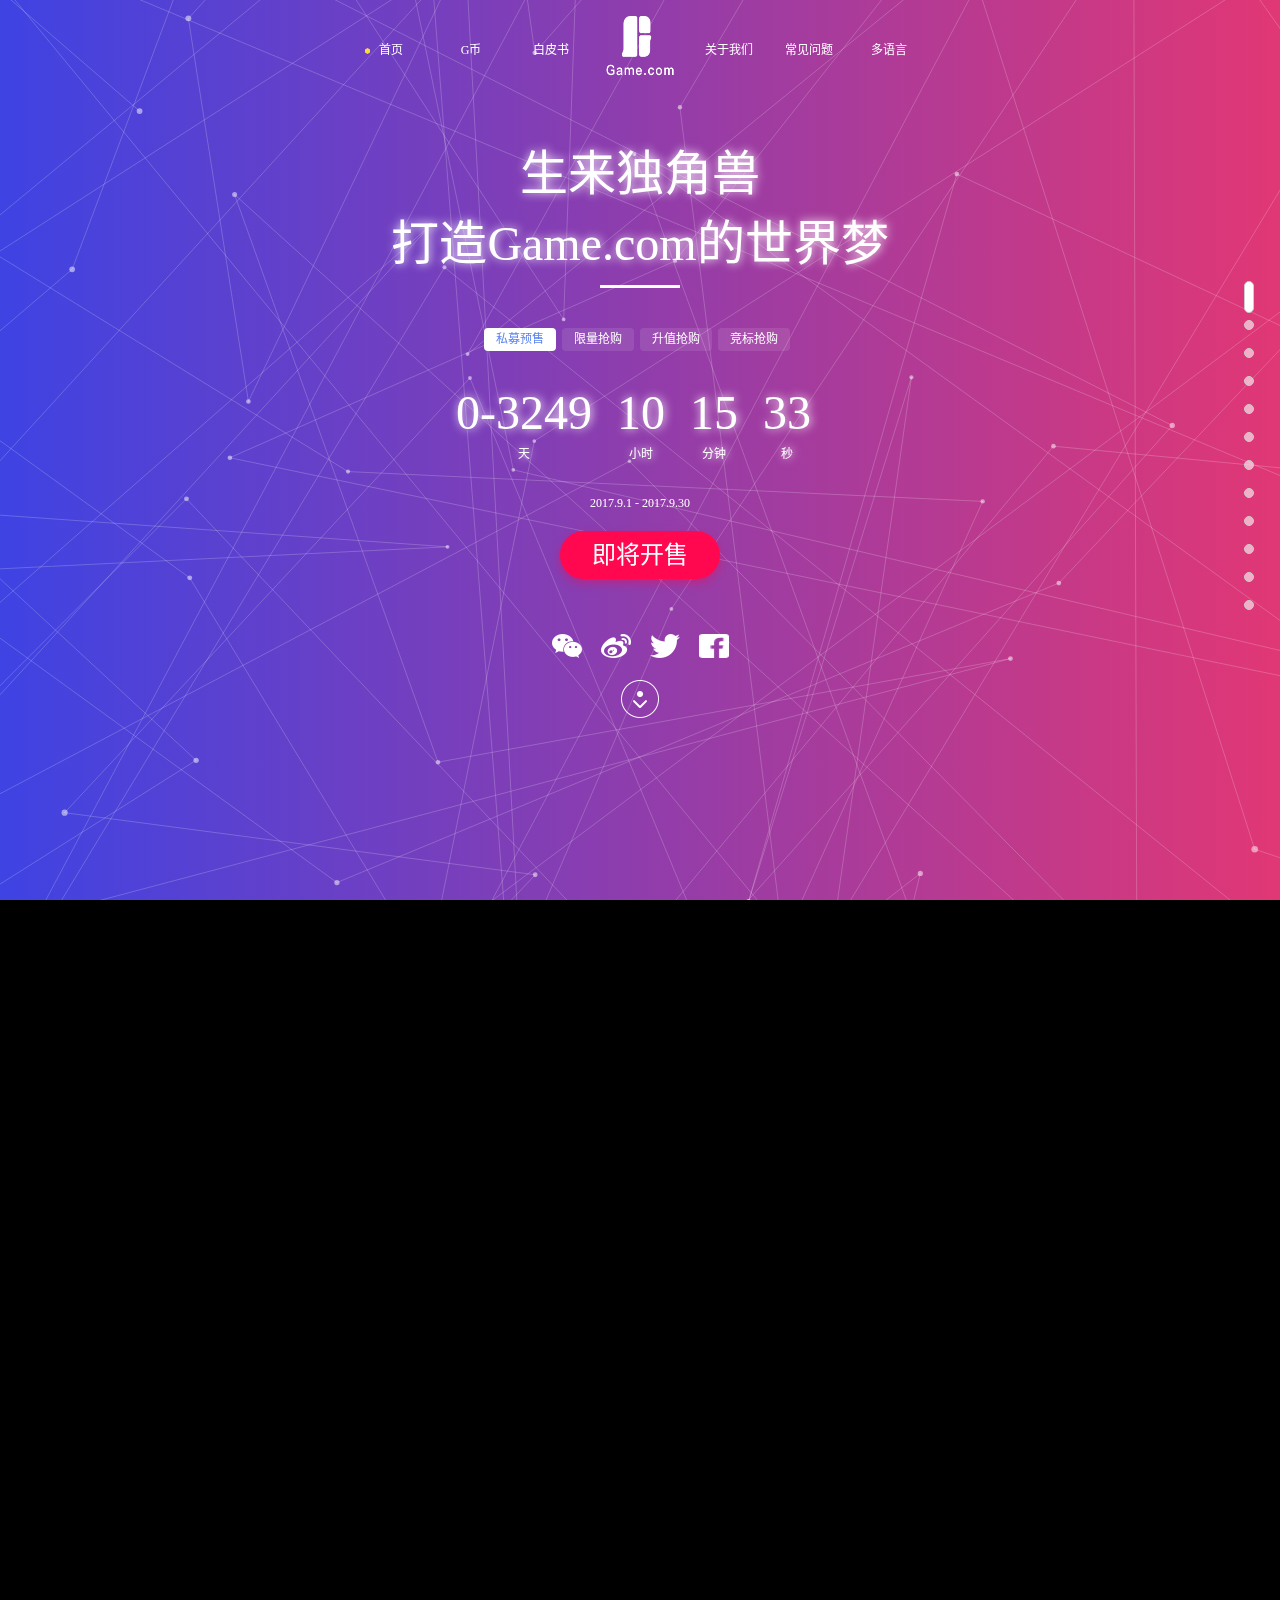
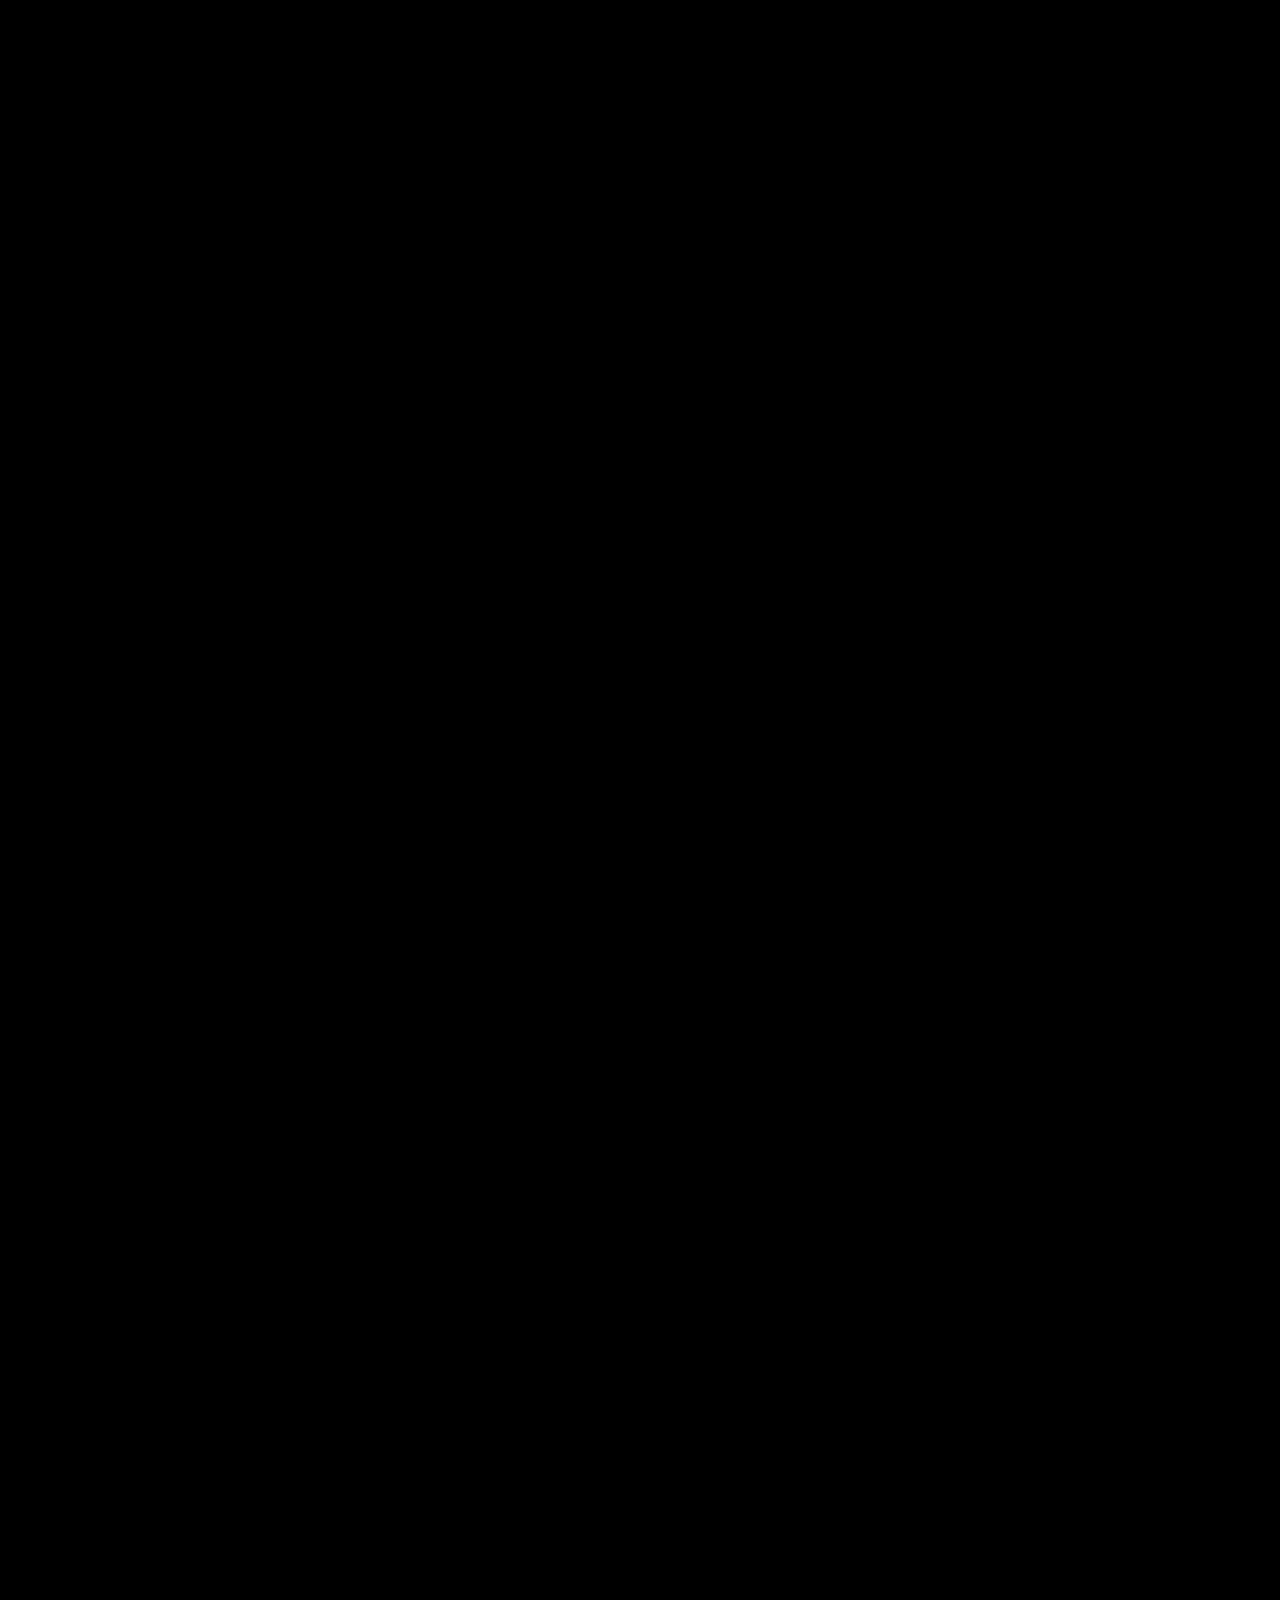
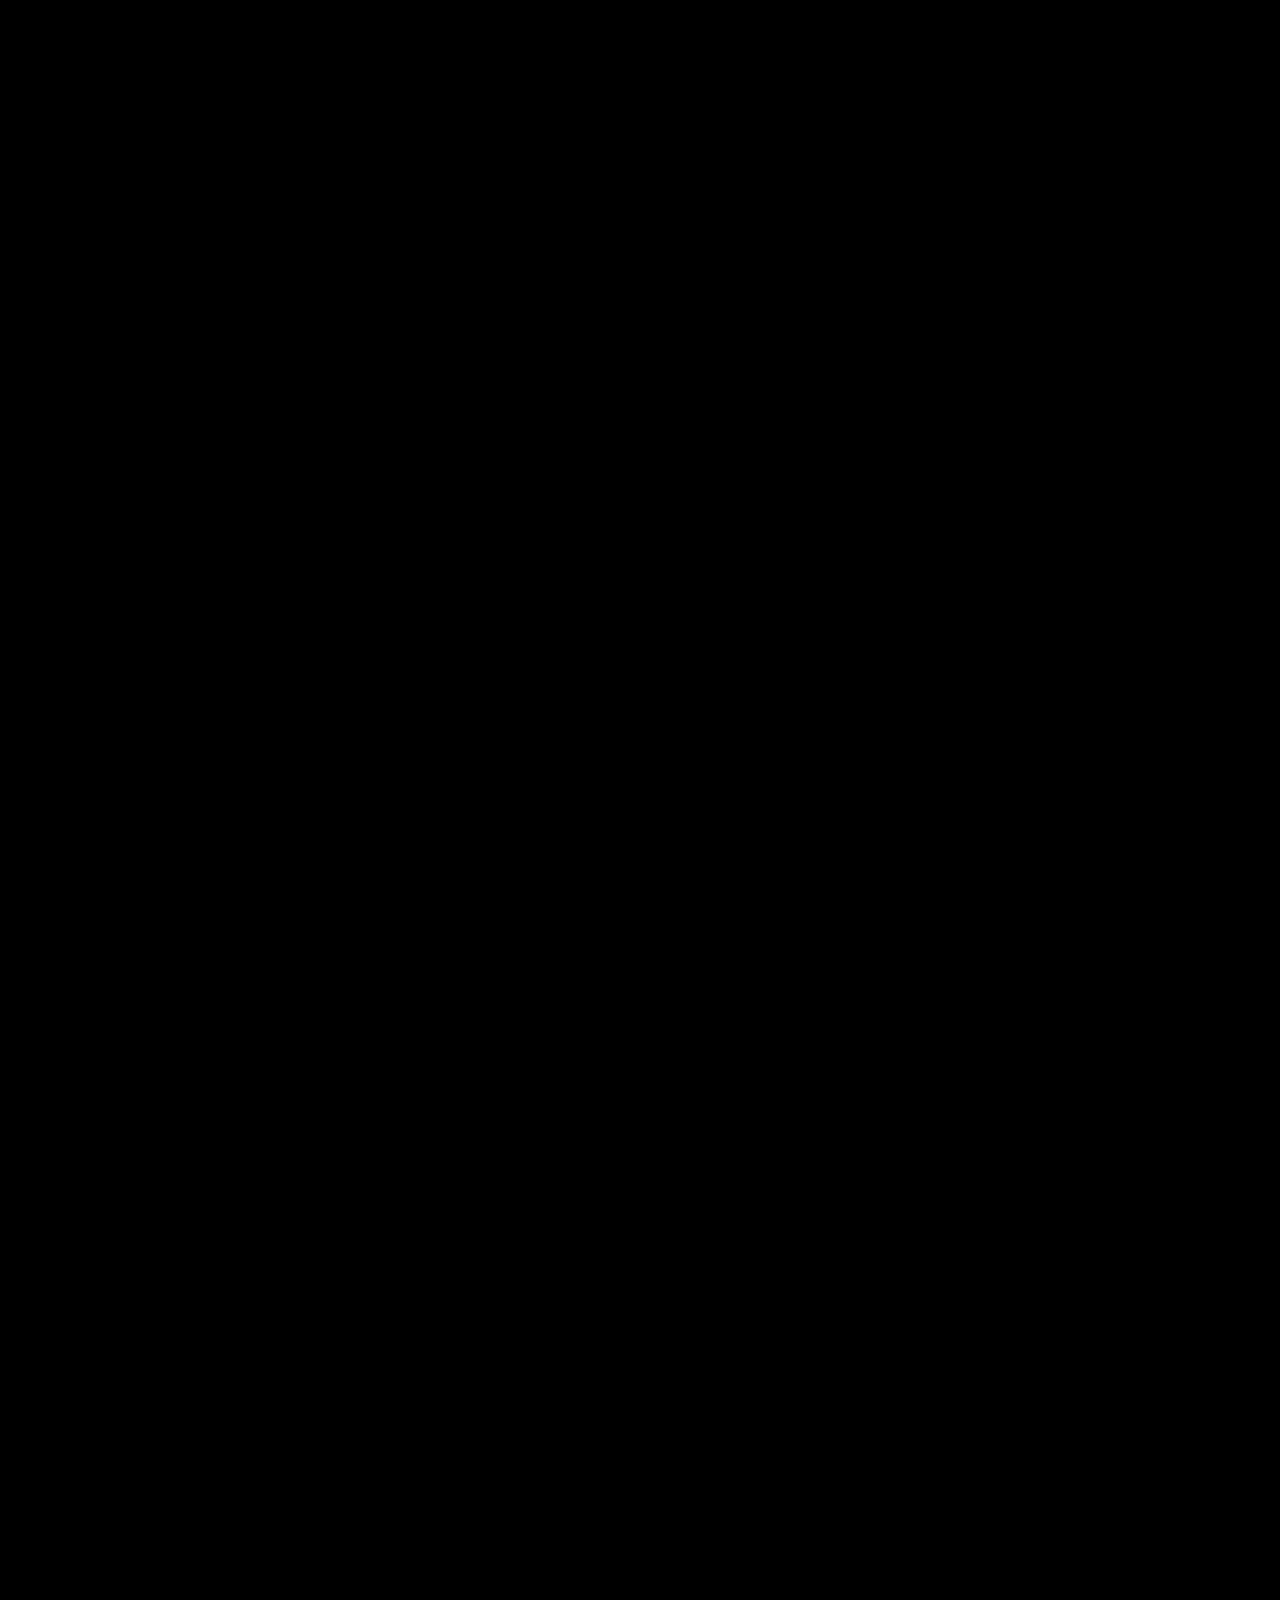
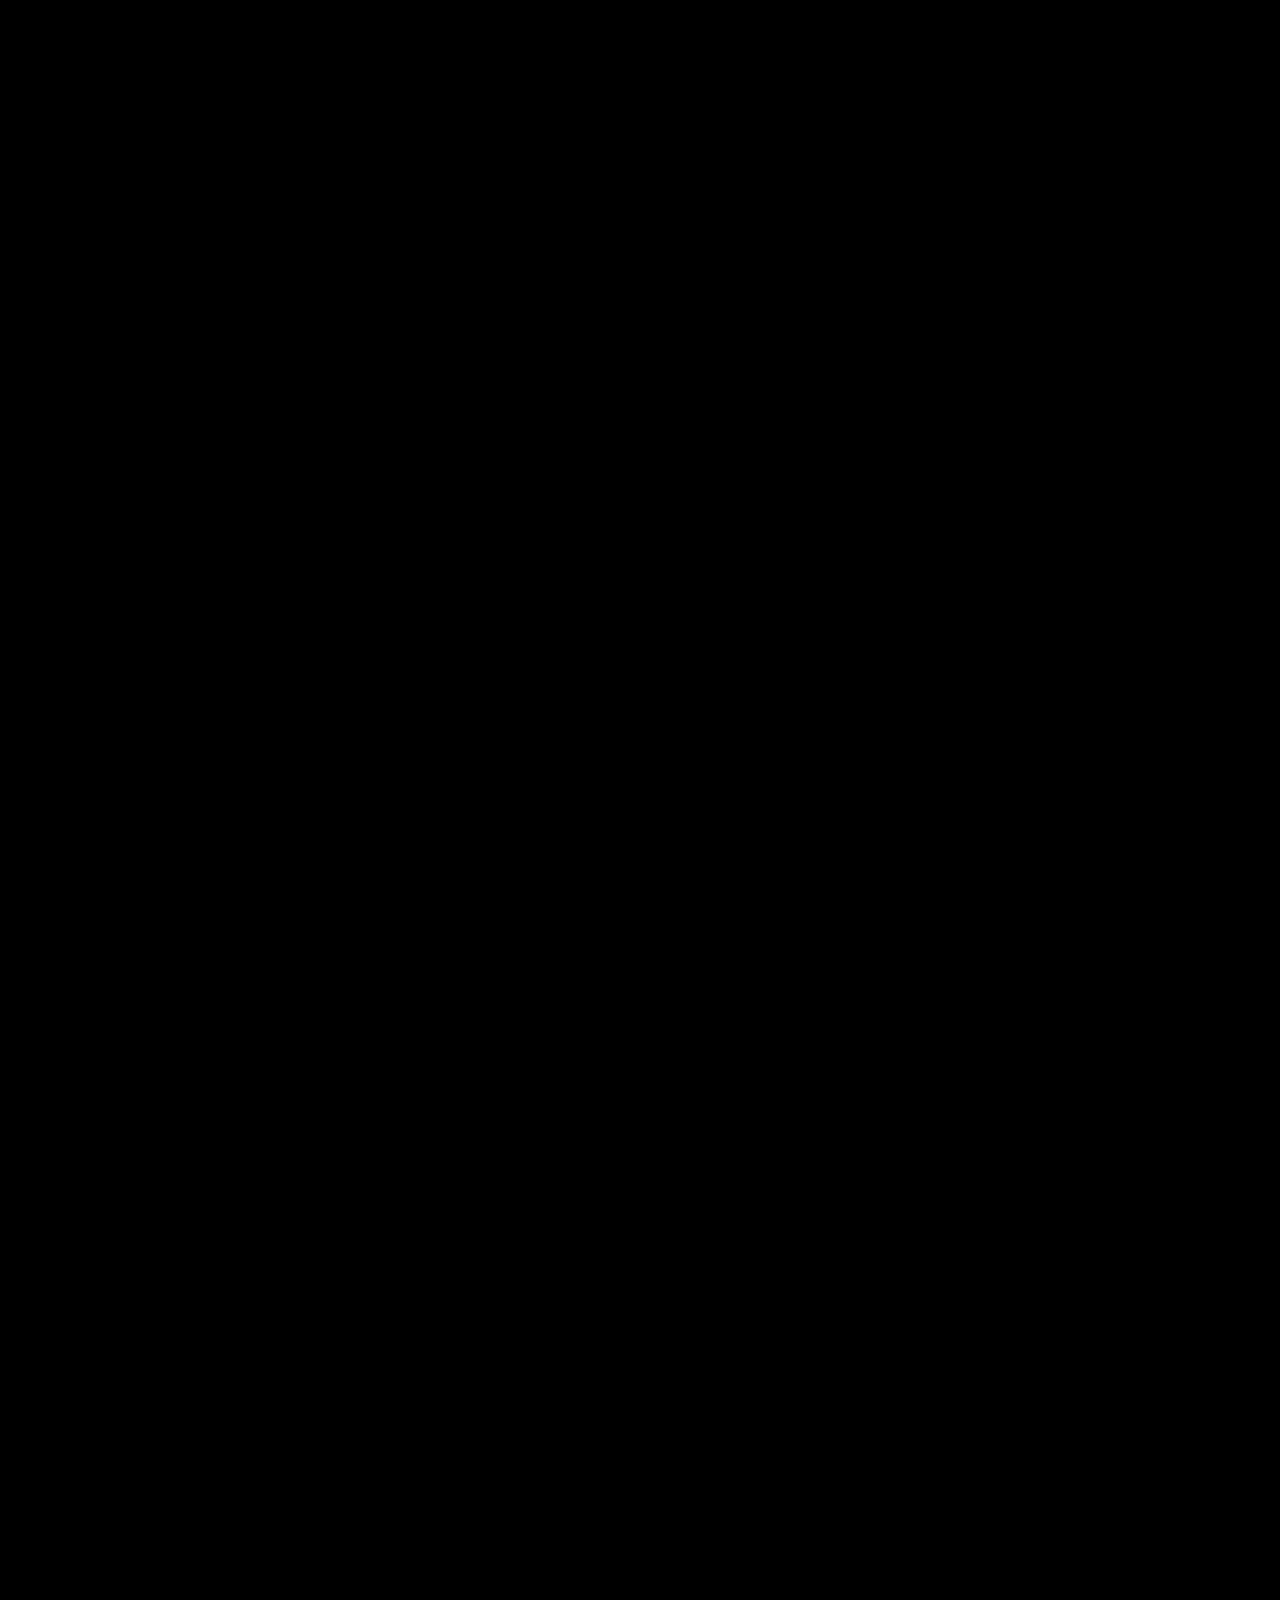
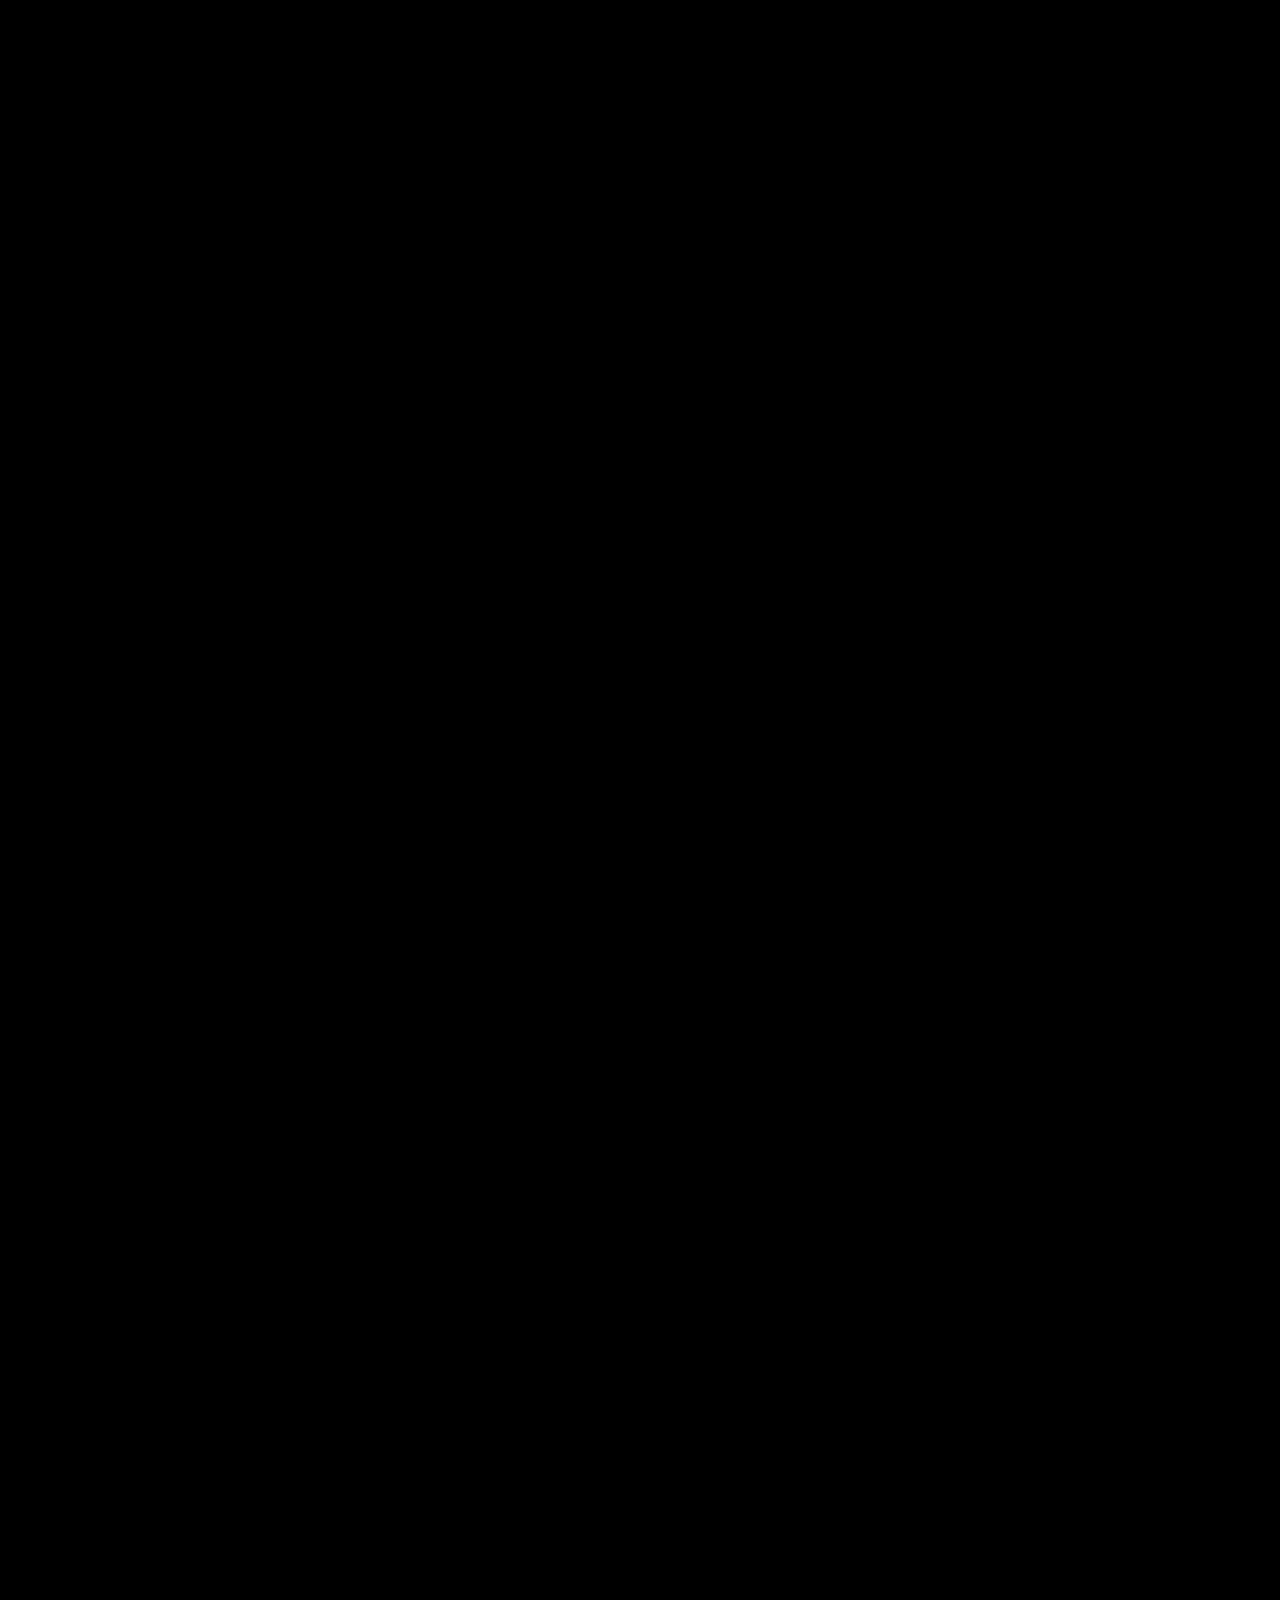
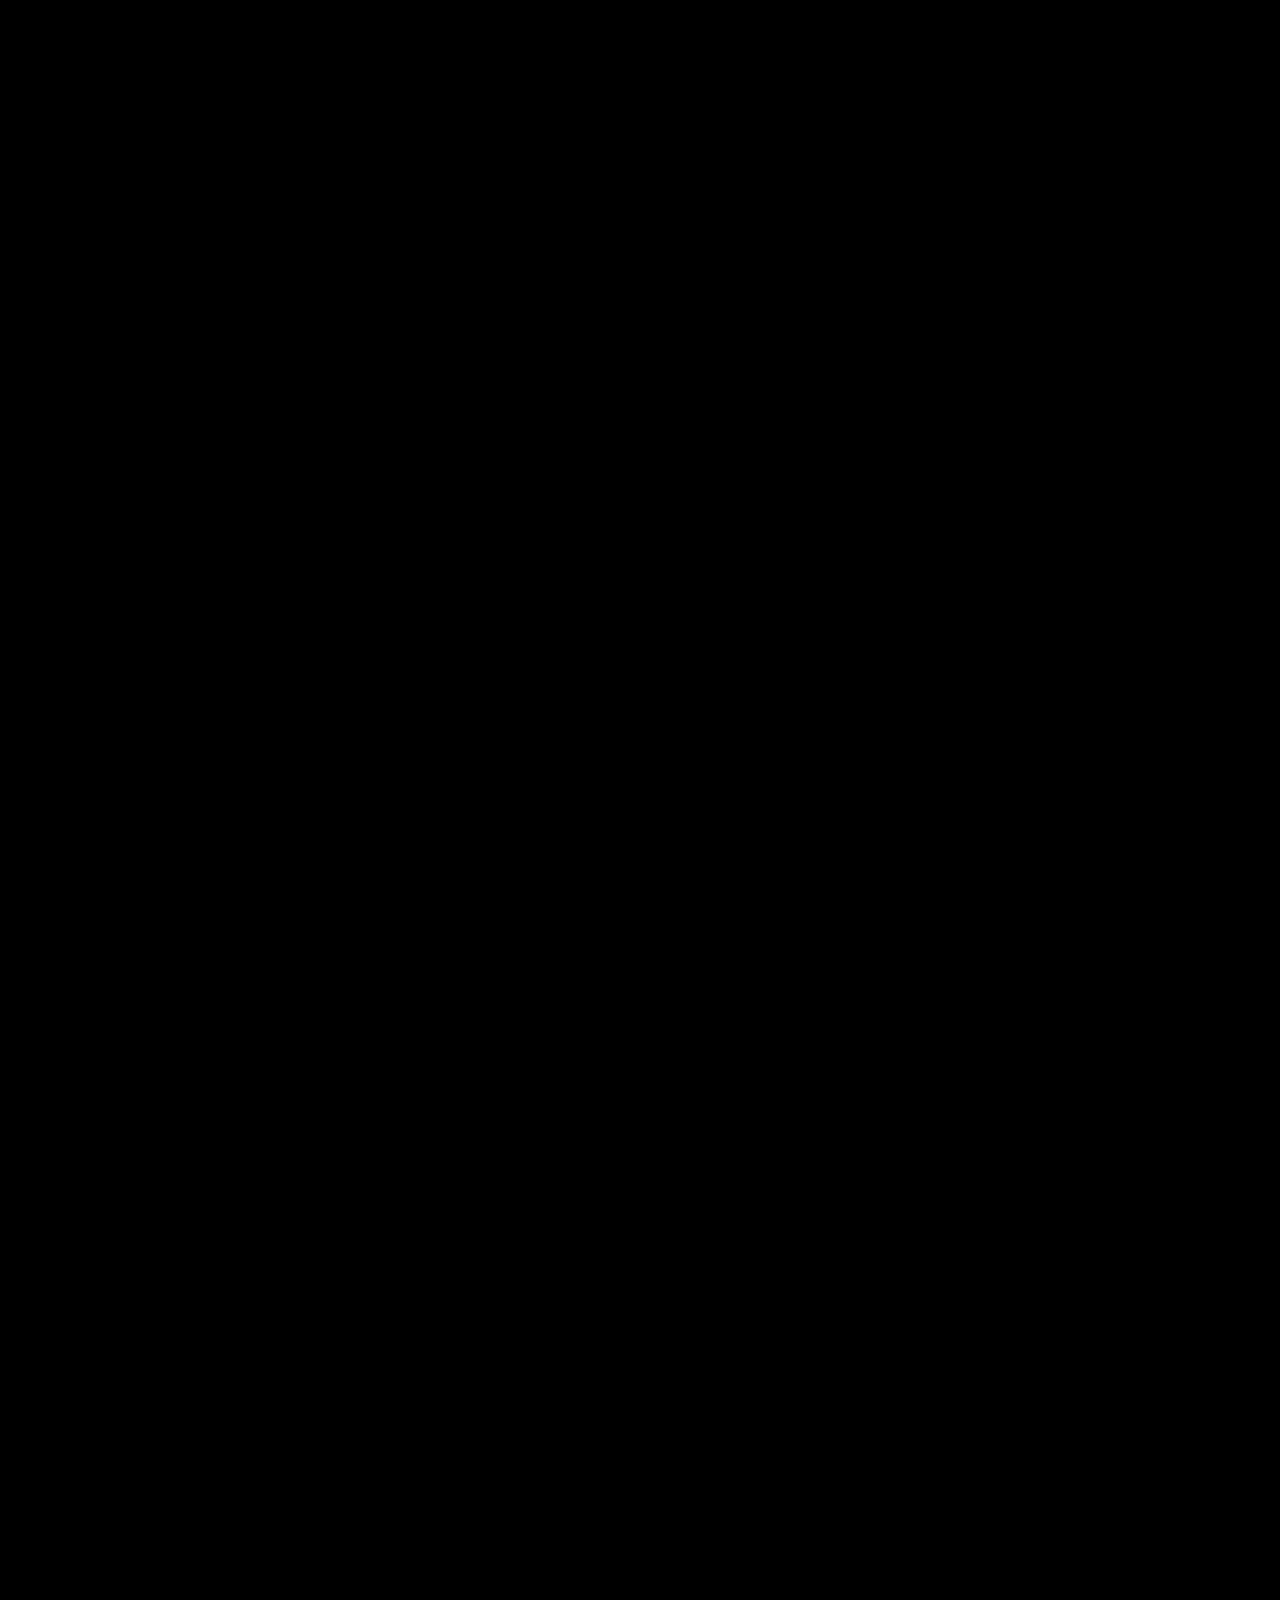
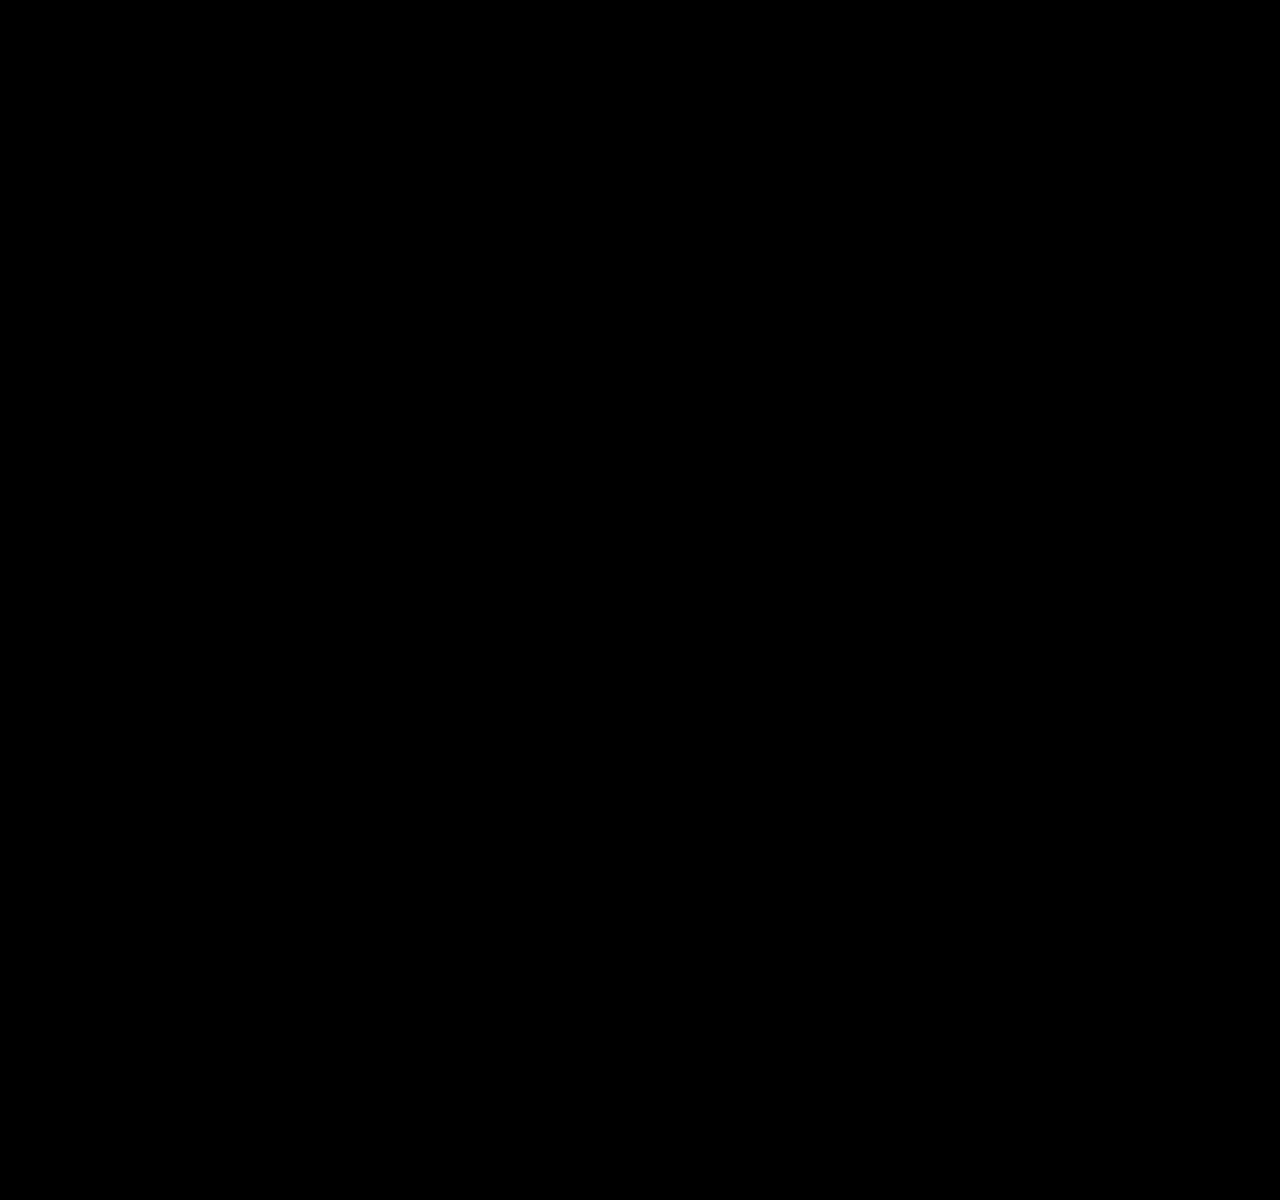
==== index.html @ 1b432ca7 "提交" ====
<!DOCTYPE html><html lang="zh-CN"><head>    <meta charset="utf-8">    <title>Game.com</title>    <link rel="shortcut icon" href=" ./img/bitbug_favicon.ico" />    <link rel="stylesheet" href="lib/jquery.fullPage.css">    <link rel="stylesheet" href="css/index.css">    <link rel="stylesheet" href="css/edit.css">    <link rel="stylesheet" href="lib/eff/css/canvasEff.css"></head><body style="font-family: 'PingFang SC'"><!--第一屏--><div class="section section1 canvas-wrap" id="section0">    <div class="canvas-content w">        <ul class="clearfix nav1">            <li><a href="#">首页</a></li>            <li><a href="#page3">G币</a></li>            <li><a href="#page8">白皮书</a></li>            <li class="logo">                <a href="#" class="clearfix">                    <img src="img/index_img/logo.png" height="60" width="68"/>                </a>            </li>            <li><a href="#page9">关于我们</a></li>            <li><a href="#">常见问题</a></li>            <li><a href="#">多语言</a></li>        </ul>        <p class="a">            生来独角兽<br>打造Game.com的世界梦            <span class="line"></span>        </p>        <div class="buy a">            <ul class="clearfix a">                <li class="buy1 active" data-type="1">私募预售</li>                <li class="buy2" data-type="2">限量抢购</li>                <li class="buy3" data-type="3">升值抢购</li>                <li class="buy4" data-type="4">竞标抢购</li>            </ul>        </div>        <div class="time" style="font-family: 'Gill Sans'">            <ul class="clearfix mmm">                <li>                    <p class="day t"></p>                    <p class="text">天</p>                </li>                <li>                    <p class="hour t"></p>                    <p class="text">小时</p>                </li>                <li>                    <p class="min t"></p>                    <p class="text">分钟</p>                </li>                <li>                    <p class="sec t"></p>                    <p class="text">秒</p>                </li>            </ul>        </div>        <div class="dur mmm">2017.9.1 - 2017.9.30</div>        <div class="buyBtn">即将开售</div>        <div class="share">            <a href="#"><img src="img/index_img/weixin.png" height="24" width="30"/></a>            <a href="#"><img src="img/index_img/weibo.png" height="24" width="30"/></a>            <a href="#"><img src="img/index_img/twitter.png" height="24" width="30"/></a>            <a href="#"><img src="img/index_img/facebook.png" height="24" width="30"/></a>        </div>        <div class="next">            <a href="#page2">                <img src="img/index_img/next.png" height="38" width="38"/>            </a>        </div>    </div>    <div id="canvas" class="gradient"></div></div><!--第二屏--><div class="section section2" id="section1">    <div class="w">        <div class="p2-t">            <p class="url" style="font-family: 'Gill Sans'">Game.com</p>            <p class="info">打造全球游戏行业的 <br>                基础服务</p>        </div>        <div class="round">            <div class="quanB">                <img class="qB" src="img/index_img/quanB.png" height="478" width="478"/>                <a class="clearfix r6" href="#"><img src="img/index_img/p3/center.png" height="170"                                                     width="170"/></a>                <div class="quanS"><img class="qS" src="img/index_img/quanS.png" height="158" width="159"/>                </div>            </div>            <a class="clearfix r1" href="#page3">                <img src="img/index_img/p3/game.png" height="113" width="164"/>                <p>                    Game.com全球唯一ID <br>                    IM连接全球游戏玩家                </p>            </a>            <a class="clearfix r2" href="#page3">                <img src="img/index_img/p3/cloud.png" height="112" width="149"/>                <p>                    虚拟币交易平台                </p>            </a>            <a class="clearfix r3" href="#page3">                <img src="img/index_img/p3/trade.png" height="99" width="98"/>                <p>                    G资本投资                </p>            </a>            <a class="clearfix r4" href="#page3">                <img src="img/index_img/p3/wallet.png" height="103" width="124"/>                <p>                    Game.com钱包                </p>            </a>            <a class="clearfix r5" href="#page3">                <img src="img/index_img/p3/platform.png" height="127" width="115"/>                <p>                    游戏ICO发行平台                </p>            </a>        </div>    </div>    <div class="next">        <a href="#page3">            <img src="img/index_img/next.png" height="38" width="38"/>        </a>    </div></div><!--第三屏--><div class="section section3" id="section2">    <div class="w clearfix">        <!--1-->        <div class="detail dt-wallet">            <div class="logo">                <img src="img/index_img/logo2/wallet.png" height="273" width="333"/>            </div>            <div class="url">                wallet.game.com                <div class="line"></div>            </div>            <div class="title">                ICO钱包            </div>            <div class="info">                打造全球游戏玩家智能数字化资产钱包，实现数字                <br>                资产管理，为未来Game.com 孵化或ico的更多币                <br>                提供钱包支持            </div>        </div>        <!--2-->        <div class="detail dt-ico des">            <div class="logo">                <img src="img/index_img/logo2/ico.png" height="328" width="294"/>            </div>            <div class="url" style="color: #64EEBE">                ico.game.com                <div class="line" style="background-color: #64EEBE"></div>            </div>            <div class="title">                游戏ICO平台            </div>            <div class="info">                由Game.com牵头G资本天使轮孵化的基于游戏链 <br>                而生的游戏行业的相关区块链项目，所有项目的 <br>                ICO仅接受G币，初期策略接受比特币等虚拟货币 <br>                和G币并存，但G币有8-9折优惠特权            </div>        </div>        <!--3-->        <div class="detail dt-im des">            <div class="logo">                <img src="img/index_img/logo2/im.png" height="242" width="350"/>            </div>            <div class="url" style="color: #E95344">                im.game.com                <div class="line" style="background-color: #E95344"></div>            </div>            <div class="title">                基于游戏链            </div>            <div class="info">                Game.com IM 乐乐 - 游戏连接你我。发出BP，打 <br>                造全球最大游戏IM，用Game.com全球唯一i <br>                d统一全球游戏玩家。连接全球Game Connect，成为 <br>                h5手游的最大分发中心。该项目由G资本领投，并 <br>                在游戏链的ICO平台上进行ICO，发行Game币同 <br>                步在游戏链的交易平台实现同步可交易。            </div>        </div>        <!--4-->        <div class="detail dt-vc des">            <div class="logo">                <img src="img/index_img/logo2/vc.png" height="210" width="210"/>            </div>            <div class="url" style="color: #F7BC3D">                vc.game.com                <div class="line" style="background-color: #F7BC3D"></div>            </div>            <div class="title">                投资布局            </div>            <div class="info">                G资本投资游戏专项投资基金：投资游戏行业的相 <br>                关项目和游戏，为Game.com游戏链持续不断的增 <br>                加价值。            </div>        </div>        <!--5-->        <div class="detail dt-trade des">            <div class="logo">                <img src="img/index_img/logo2/trade.png" height="239" width="320"/>            </div>            <div class="url" style="color: #691BD6">                trade.game.com                <div class="line" style="background-color: #691BD6"></div>            </div>            <div class="title">                交易平台            </div>            <div class="info">                打造全球游戏数字化资产的交易平台，当然也支持 <br>                比特币等主旋律虚拟货币，支持自身G币的交易， <br>                以及为未来Game.com 孵化或ico的更多币提供交 <br>                易支持服务（此处孵化ico的项目币主推G币作为主 <br>                流虚拟货币进行交易）。与海内外各交易平台形成 <br>                共生共赢的关系基础。            </div>        </div>        <div class="list clearfix">            <div class="wallet des" id="icon_wallet">                <img src="img/index_img/logo3/wallet.png" height="43" width="49"/>            </div>            <div class="ic" id="icon_ico">                <img src="img/index_img/logo3/ico.png" height="45" width="40"/></div>            <div class="im" id="icon_im">                <img src="img/index_img/logo3/im.png" height="36" width="62"/>            </div>            <div class="vc" id="icon_vc">                <img src="img/index_img/logo3/vc.png" height="45" width="40"/>            </div>            <div class="trade" id="icon_trade">                <img src="img/index_img/logo3/trade.png" height="40" width="63"/>            </div>        </div>    </div>    <div class="next">        <a href="#page4">            <img src="img/index_img/next.png" height="38" width="38"/>        </a>    </div></div><!--第四屏--><div class="section section4" id="section3">    <div class="w clearfix">        <div class="title">            游戏行业的比特币        </div>        <div class="info1">            参与ico.game.com ICO项目所需的虚拟货币 参与trade.game.com 交易平台所需的虚拟货币        </div>        <div class="info2">            <img src="img/whitepage/yellowDot.png" height="42" width="42"/>G资本的力量 加入早鸟计划 ICO 赠送全球唯一game.com            ID<img src="img/whitepage/yellowDot.png" height="42" width="42"/>        </div>        <div class="coin">            <img src="img/whitepage/byteCoin.png" height="261"/>            <img class="b b1" src="img/whitepage/bling/b1.png" height="20" width="20"/>            <img class="b b2" src="img/whitepage/bling/b2.png" height="5" width="5"/>            <img class="b b3" src="img/whitepage/bling/b3.png" height="11" width="11"/>            <img class="b b4" src="img/whitepage/bling/b4.png" height="20" width="20"/>            <img class="b b5" src="img/whitepage/bling/b5.png" height="11" width="11"/>            <img class="b b6" src="img/whitepage/bling/b6.png" height="11" width="11"/>            <img class="b b7" src="img/whitepage/bling/b7.png" height="10" width="10"/>            <img class="b b8" src="img/whitepage/bling/b8.png" height="20" width="20"/>            <img class="b b9" src="img/whitepage/bling/b9.png" height="20" width="20"/>        </div>        <div class="info3">            BOUNS        </div>        <div class="info4">            所有在ico.game.com的ICO项目不但G币可以优惠折扣参与ICO G币交易手续费还有折扣 <br>            更按照全球5亿枚G币的总量比例赠送Game.com在ICO项目中获得的增币额度        </div>        <div class="next">            <a href="#page5">                <img src="img/index_img/next.png" height="38" width="38"/>            </a>        </div>    </div></div><!--第五屏--><div class="section section5" id="section4">    <div class="w clearfix">        <div class="title">            价格对比图        </div>        <div class="charts">            <div class="tc">                <img src="img/table/t1.png" height="389" width="40"/>                <img src="img/table/t2.png" height="299" width="40"/>                <img src="img/table/t3.png" height="189" width="40"/>                <img src="img/table/t4.png" height="104" width="40"/>                <img src="img/table/t5.png" height="59" width="40"/>                <img src="img/table/t6.png" height="69" width="40"/>                <img src="img/table/t7.png" height="104" width="40"/>                <img src="img/table/t8.png" height="204" width="40"/>                <img src="img/table/t9.png" height="299" width="40"/>                <img src="img/table/t10.png" height="389" width="40"/>            </div>        </div>        <div class="info">            ICO 参与者可将 BTC、ETH 发送至官方网站公告的智能合同或钱包位置来进行认购 <br>            使用 BTC 认购时，将会以当时 Bitfinex 的 ETH/BTC 现价，转换为对应的 ETH 数量来做认购        </div>        <div class="next">            <a href="#page6">                <img src="img/index_img/next.png" height="38" width="38"/>            </a>        </div>    </div></div><!--第六屏--><div class="section section6" id="section5">    <div class="w clearfix">        <div class="title">            平台路线发展图        </div>        <div class="info">            Game.com平台ICO发行的游戏项目，ICO募集的资金用于BD拓展全球知名游戏的合作，目标预期正式亮相之日即站在很高的起点连接1亿游戏用户        </div>        <div class="url" style="font-family: 'Gill Sans'">            Game.com        </div>        <div class="line">            <img src="img/index_img/line-g.png" height="4" width="140"/>        </div>    </div>    <div class="route f">        <div class="wl">            <img src="img/whitepage/wanL.png" height="96" width="1440"/>        </div>        <div class="stT st1">            <img src="img/whitepage/arrT.png" height="142" width="5"/>            <div class="info1">                2017.8            </div>            <div class="info2">                启动阶段            </div>        </div>        <div class="stB st2">            <img src="img/whitepage/arrB.png" height="136" width="5"/>            <div class="info1">                2017.9            </div>            <div class="info2">                ICO官网预热发布上线            </div>        </div>        <div class="stT st3">            <img src="img/whitepage/arrT.png" height="142" width="5"/>            <div class="info1">                2017.10            </div>            <div class="info2">                G资本正式运作            </div>        </div>        <div class="stB st4">            <img src="img/whitepage/arrB.png" height="136" width="5"/>            <div class="info1">                2017.12            </div>            <div class="info2">                Game.com平台发布，含ICO发行平台、虚 <br>                拟币交易平台、虚拟币钱包正式发布试运营            </div>        </div>        <div class="stT st5">            <img src="img/whitepage/arrT.png" height="142" width="5"/>            <div class="info1">                2018.1.1            </div>            <div class="info2">                Game.com平台全球正式运营            </div>        </div>        <div class="stB st6">            <img src="img/whitepage/arrB.png" height="136" width="5"/>            <div class="info1">                2018.3.15            </div>            <div class="info2">                Game.com IM连接全球游戏玩家 <br>                试运营版本发布            </div>        </div>        <div class="stT st7">            <img src="img/whitepage/arrT.png" height="142" width="5"/>            <div class="info1">                2018.8.8            </div>            <div class="info2">                Game.com IM连接全球游戏玩家 <br>                正式发布通过G资本孵化投资 <br>                的游戏            </div>        </div>    </div>    <div class="next">        <a href="#page7">            <img src="img/index_img/next.png" height="38" width="38"/>        </a>    </div></div><!--第七屏--><div class="section section7" id="section6">    <div class="w clearfix">        <div class="title">            将分三个阶段公开售卖 5亿枚 G币        </div>        <div class="sel">            <div class="sel1 active">                <div class="no">                    NO.1                </div>                <div class="line"></div>                <div class="time">                    2017.10.10 <br>                    2017.10.31                </div>            </div>            <div class="sel2 sil">                <div class="no">                    NO.2                </div>                <div class="line"></div>                <div class="time">                    2017.11.01 <br>                    2017.11.31                </div>            </div>            <div class="sel3 sil">                <div class="no">                    NO.3                </div>                <div class="line"></div>                <div class="time">                    2018.01.01 <br>                    300天                </div>            </div>        </div>        <div class="line1"></div>        <div class="line2"></div>        <div class="container">            <div class="text clearfix t1 active">                <div class="title1">                    第一阶段                </div>                <div class="info">                    2017 年 10 月 1 0日至 2017 年 10月 31 日进行 ICO，共发行 1亿枚 G币，价格为 1 枚以太币换 4000 枚 G币，目标筹集2.5万枚以太币。                </div>            </div>            <div class="text clearfix t2">                <div class="title1">                    第二阶段                </div>                <div class="info">                    2017 年 11 月 1 日至 2017 年 11月 31 日进行 ICO，首日价格为 1 枚以太币换 3000 枚 G币，30 天内随时间线性升值至 1 枚以太币可兑换 1500 枚G币。于此期间，共发行 1亿枚 G币。                </div>            </div>            <div class="text clearfix t3">                <div class="title1">                    第三阶段                </div>                <div class="info">                    2018 年 1月 1 日起进行为期 300 天的全球公开ICO竞标。每日固定发行 100 万枚 G币，此期间共发行 3亿枚                    G币。每天的G币分配数量按照当天的总参与以太币数量进行平均分配。分配公式为：（当日投入以太币/当日总投入以太币）*100万枚G币。 每天可以购买当天及未来七天的竞标。                </div>                <div class="li">                    <ul>                        <li>若 1月 1 日有 1000 位竞标者各投入 1 枚以太币，总共收到 1000 枚以太币，则当日将由该 1000 位竞标者均分 100 万枚 G币。</li>                        <li>若 1月 1 日有 1000 位竞标者各投入 1 枚以太币，总共收到 1000 枚以太币，则当日将由该 1000 位竞标者均分 100 万枚 G币。</li>                    </ul>                </div>            </div>        </div>        <div class="tri"></div>        <div class="fu">            Game.com ICO募得之以太币将全部用于完善与维护 Game.com 平台，以及进行市场推广、人才招募等后续发展        </div>    </div>    <div class="next">        <a href="#page8">            <img src="img/index_img/next.png" height="38" width="38"/>        </a>    </div></div><!--第八屏--><div class="section section8" id="section7">    <div class="w clearfix">        <div class="title">            游戏ICO白皮书        </div>        <div class="info">            由Game.com牵头G资本天使轮孵化的基于游戏链而生的游戏行业的相关区块链项目，所有项目的ICO仅接受G币，初期策略接受比特币等虚拟货币和G币并存，但G币有8-9折优惠特权        </div>        <div class="btn">            立即下载        </div>    </div>    <div class="next">        <a href="#page9">            <img src="img/index_img/next.png" height="38" width="38"/>        </a>    </div></div><!--第九屏--><div class="section section9" id="section8">    <div class="w clearfix">        <div class="info1">            THE TEAM        </div>        <div class="info2">            关于我们        </div>        <div class="abU">            <ul class="clearfix">                <li>                    <div class="i1">                        <img src="img/whitepage/m1.png" height="252" width="192"/>                    </div>                    <div class="i2">                        Antonio Creighton                    </div>                    <div class="i3">                        CEO                    </div>                    <div class="i4">                        由Game.com牵头G资本天使轮孵化的基于游戏链而生的游戏行业的相关区块链项目，所有项目的ICO仅接受G币，初期策略接受比特币等虚拟货币和G币并存                    </div>                </li>                <li>                    <div class="i1">                        <img src="img/whitepage/m2.png" height="252" width="193"/>                    </div>                    <div class="i2">                        Mary Youmans                    </div>                    <div class="i3">                        CEO                    </div>                    <div class="i4">                        由Game.com牵头G资本天使轮孵化的基于游戏链而生的游戏行业的相关区块链项目，所有项目的ICO仅接受G币，初期策略接受比特币等虚拟货币和G币并存                    </div>                </li>                <li>                    <div class="i1">                        <img src="img/whitepage/m3.png" height="252" width="192"/>                    </div>                    <div class="i2">                        Mason Croftoon                    </div>                    <div class="i3">                        UI DESIGNER                    </div>                    <div class="i4">                        由Game.com牵头G资本天使轮孵化的基于游戏链而生的游戏行业的相关区块链项目，所有项目的ICO仅接受G币，初期策略接受比特币等虚拟货币和G币并存                    </div>                </li>                <li>                    <div class="i1">                        <img src="img/whitepage/m4.png" height="252" width="192"/>                    </div>                    <div class="i2">                        Emily Larkins                    </div>                    <div class="i3">                        IOS DEVELOPER                    </div>                    <div class="i4">                        由Game.com牵头G资本天使轮孵化的基于游戏链而生的游戏行业的相关区块链项目，所有项目的ICO仅接受G币，初期策略接受比特币等虚拟货币和G币并存                    </div>                </li>            </ul>        </div>        <div class="next">            <a href="#page10">                <img src="img/index_img/next.png" height="38" width="38"/>            </a>        </div>    </div></div><!--第十屏--><div class="section section10" id="section9">    <div class="container">        <div class="info1">            ICO公开售卖细则        </div>        <div class="info">            Game.com 采用以太坊 ERC20 标准进行发行 <br>            发行代币为 G 币，总发行量为 <span>10</span> 亿枚，公开售卖 <span>5</span> 亿枚 G 币        </div>        <div class="info2">            <img src="img/table/chart.png" height="360" width="360"/>            <img class="t t1" src="img/whitepage/list/t1.png" height="100" width="171"/>            <img class="t t2" src="img/whitepage/list/t2.png" height="52" width="170"/>            <img class="t t3" src="img/whitepage/list/t3.png" height="54" width="168"/>            <img class="t t4" src="img/whitepage/list/t4.png" height="55" width="168"/>        </div>    </div>    <div class="next">        <a href="#page11">            <img src="img/index_img/next.png" height="38" width="38"/>        </a>    </div>    <div class="info3">        G币分配计划    </div></div><!--第十一屏--><div class="section section11" id="section10">    <div class="info1">        ICO获得资金用途    </div>    <div class="info2">        <div class="c1">            <div class="line" style="background-color:#45E19B"></div>            <div class="t1">公开售卖阶段</div>            <div class="t2">                G币分发份额为 50%，本次公开售卖所获得的 ETH将用于Game.com基金会的运营，包括开发、运营、市场、法务、财务、投资等方面            </div>        </div>        <div class="c2">            <div class="line" style="background-color:#B94DF0"></div>            <div class="t1">天使投资阶段</div>            <div class="t2">                G币分发份额为20%，投资对象为天使投资人、机构、策略合作伙伴，主要为Game.com的早期发展提供资源和技术上的支持。Game.com正式上线后，天使投资阶段所获得的G币将分为5个月解冻，每月解冻总量的20%            </div>        </div>        <div class="c3">            <div class="line" style="background-color:#2F9AFC"></div>            <div class="t1">Game.com项目基金会</div>            <div class="t2">                预留G币份额为20%，本预留部分将用于项目开发激励，且公开售卖 <br>                成功结束后一年内全部冻结。之后分为四年解冻，每年解冻总量的 5%。同时基金会也将为Game.com项目的开发运营提供持续的G币激励支持            </div>        </div>        <div class="c4">            <div class="line" style="background-color:#F94391"></div>            <div class="t1">商业拓展</div>            <div class="t2">                预留G币份额为 10%，商业拓展主要用于Game.com品牌建设费用，商业应用                的技术标准制定、G币交易生态维护等            </div>        </div>    </div>    <div class="next">        <a href="#page12">            <img src="img/index_img/next.png" height="38" width="38"/>        </a>    </div></div><!--第十二屏--><div class="section section12" id="section11">    <div class="container1">        <div class="wa clearfix">            <div class="info1">                公开售卖所筹得资金将用于加速 G币 专案之研发            </div>            <div class="info2">                <div class="use use1">                    <img src="img/use/u1.png" height="120" width="120"/>                    <div class="p1">                        市场推广                    </div>                    <div class="p2">                        运用 20% 之资金来进行市场推广以提高市场佔有率                    </div>                </div>                <div class="use use2">                    <img src="img/use/u2.png" height="120" width="120"/>                    <div class="p1">                        市场推广                    </div>                    <div class="p2">                        运用 20% 之资金来进行市场推广以提高市场佔有率                    </div>                </div>                <div class="use use3">                    <img src="img/use/u3.png" height="120" width="120"/>                    <div class="p1">                        市场推广                    </div>                    <div class="p2">                        运用 20% 之资金来进行市场推广以提高市场佔有率                    </div>                </div>                <br>                <div class="use use4">                    <img src="img/use/u4.png" height="120" width="120"/>                    <div class="p1">                        市场推广                    </div>                    <div class="p2">                        运用 20% 之资金来进行市场推广以提高市场佔有率                    </div>                </div>                <div class="use use5">                    <img src="img/use/u5.png" height="120" width="120"/>                    <div class="p1">                        市场推广                    </div>                    <div class="p2">                        运用 20% 之资金来进行市场推广以提高市场佔有率                    </div>                </div>            </div>            <div class="footer">                <div class="bgg clearfix">                    <img src="img/use/Group 38.png" height="400" width="476"/>                </div>                <div class="logo">                    <img src="img/use/logo.png" height="204" width="170"/>                </div>                <div class="sele clearfix">                    <a href="#">购买G币</a>                    <a href="#">关于G币</a>                    <a href="#">白皮书</a>                    <a href="#">团队介绍</a>                    <a href="#">常见问题</a>                </div>                <div class="cpr">                    Copyright ©2017 Game.com. All Rights Reserved.                </div>            </div>        </div>    </div></div><script src="lib/jquery.min.js"></script><script src="js/jquery-ui-1.10.3.min.js"></script><script src="js/jquery.fullPage.min.js"></script><!--特效引用部分--><script src="lib/eff/js/three.min.js"></script><script src="lib/eff/js/projector.js"></script><script src="lib/eff/js/canvas-renderer.js"></script><script src="lib/eff/js/3d-lines-animation.js"></script><script src="lib/eff/js/color.js"></script><script>    $(document).ready(function () {        var only5 = 1;        var only6 = 1;        var only10 = 1;        $.fn.fullpage({            anchors: ['page1', 'page2', 'page3', 'page4', 'page5', "page6", "page7", "page8", "page9", "page10", "page11","page12"],            navigation : true,            afterLoad: function (anchorLink, index) {                if (index == 5) {                    var $imgs = $(".tc img");                    // 这里写滑动之后的特效                    if(only5) {                        $imgs.each(function (index, item) {                            item.style.bottom = -item.height + "px";                            setTimeout(function () {                                $(item).animate({bottom:0},700)                            },index * 30)                        });                        only5 = 0;                    }                };                if (index == 6) {                    var $wl = $(".wl");                    var $st1 = $(".route .st1");                    var $st2 = $(".route .st2");                    var $st3 = $(".route .st3");                    var $st4 = $(".route .st4");                    var $st5 = $(".route .st5");                    var $st6 = $(".route .st6");                    var $st7 = $(".route .st7");                    if(only6) {                        $wl.animate({width:"100%"},1500,"linear",function () {                            $st1.fadeIn(300)                                .next().delay(500).fadeIn(300)                                .next().delay(1000).fadeIn(300)                                .next().delay(1500).fadeIn(300)                                .next().delay(2000).fadeIn(300)                                .next().delay(2500).fadeIn(300)                                .next().delay(3000).fadeIn(300)                        });                        only6 = 0;                    }                };                if (index == 10) {                    if(only10) {                        $("#section9 .t1").fadeIn(300)                            .next().delay(500).fadeIn(300)                            .next().delay(1000).fadeIn(300)                            .next().delay(1500).fadeIn(300);                        only10 = 0;                    }                }            },            onLeave: function (index, direction) {            }        });    });</script><script src="js/texiao.js"></script></body></html>
---- css/index.css ----
body,
ol,
ul,
h1,
h2,
h3,
h4,
h5,
h6,
p,
th,
td,
dl,
dd,
form,
fieldset,
legend,
input,
textarea,
select {
  margin: 0;
  padding: 0;
}
body {
  font: 12px "宋体", "Arial Narrow", HELVETICA;
  background: #fff;
  -webkit-text-size-adjust: 100%;
}
a {
  color: #fff;
  text-decoration: none;
}
a:hover {
  color: #fff;
}
em {
  font-style: normal;
}
li {
  list-style: none;
}
img {
  border: 0;
  vertical-align: middle;
}
table {
  border-collapse: collapse;
  border-spacing: 0;
}
p {
  word-wrap: break-word;
}
.w {
  margin: 0 auto;
  width: 960px;
  height: 100%;
}
.a {
  margin: 0 auto;
}
.f {
  width: 100%;
}
.clearfix {
  zoom: 1;
}
/*==for IE6/7 Maxthon2==*/
.clearfix :after {
  clear: both;
  content: '.';
  display: block;
  width: 0;
  height: 0;
  visibility: hidden;
}
.section {
  height: 100% !important;
  overflow: hidden;
}
#section0 {
  background-color: skyblue;
}
#section0 #canvas {
  width: 100%;
  height: 100%;
}
#section0 .canvas-content {
  width: 100%;
  height: 100%;
  padding-top: 0;
  position: relative;
}
#section0 .canvas-content .nav1 {
  height: 100px;
  margin: 0 auto;
  line-height: 100px;
  text-align: center;
  display: inline-block;
  background: url(../img/index_img/icon-nav.png) no-repeat;
  background-position-x: 14px;
  background-position-y: 48px;
  transition: all 1s;
}
#section0 .canvas-content .nav1 li {
  text-align: center;
  display: inline-block;
  width: 80px;
  float: left;
}
#section0 .canvas-content .nav1 li a {
  width: 100%;
  height: 100%;
  display: block;
  color: #fff;
  font-weight: 300;
}
#section0 .canvas-content .nav1 li a:hover {
  background-color: transparent;
}
#section0 .canvas-content .nav1 li a img {
  margin-bottom: 10px;
}
#section0 .canvas-content .nav1 li a:hover {
  text-decoration: none;
}
#section0 .canvas-content .nav1 .logo {
  width: 98px;
}
#section0 .canvas-content p {
  font-size: 48px;
  margin-top: 30px;
  position: relative;
  font-weight: 500;
  text-shadow: 1px 0 10px white;
}
#section0 .canvas-content p .line {
  width: 80px;
  height: 3px;
  background-color: #fff;
  position: absolute;
  left: 50%;
  margin-left: -40px;
  bottom: -14px;
}
#section0 .canvas-content .buy ul {
  text-align: center;
  display: inline-block;
  margin-top: 54px;
}
#section0 .canvas-content .buy ul li {
  text-align: center;
  width: 72px;
  height: 23px;
  line-height: 23px;
  border-radius: 4px;
  background-color: rgba(255, 255, 255, 0.1);
  float: left;
  font-size: 12px;
  margin-right: 6px;
  display: inline-block;
  cursor: pointer;
  font-weight: lighter;
}
#section0 .canvas-content .buy ul li:hover {
  background-color: rgba(255, 255, 255, 0.5);
}
#section0 .canvas-content .buy ul li.active {
  background-color: white;
  color: #5C84EE;
}
#section0 .canvas-content .time ul {
  display: inline-block;
  text-align: center;
  margin-left: 12px;
}
#section0 .canvas-content .time ul li {
  display: inline-block;
  text-align: center;
  float: left;
  margin-right: 25px;
}
#section0 .canvas-content .time ul li .t {
  font-size: 48px;
}
#section0 .canvas-content .time ul li .text {
  font-size: 12px;
  margin-top: 4px;
  font-weight: lighter;
}
#section0 .canvas-content .dur {
  font-size: 12px;
  margin-top: 30px;
  font-weight: lighter;
}
#section0 .canvas-content .buyBtn {
  width: 160px;
  height: 48px;
  border-radius: 24px;
  background-color: #FF0850;
  font-size: 24px;
  text-align: center;
  line-height: 48px;
  display: inline-block;
  margin-top: 20px;
  font-weight: 200;
  cursor: pointer;
  box-shadow: 0 4px 8px 0 rgba(255, 0, 74, 0.4);
}
#section0 .canvas-content .share {
  margin-top: 55px;
}
#section0 .canvas-content .share a {
  margin-left: 8px;
  margin-right: 8px;
}
#section1 {
  background-image: url(../img/index_img/img2.png);
}
#section1 .w {
  position: relative;
  height: 100%;
}
#section1 .w .p2-t {
  position: absolute;
  top: 271px;
}
#section1 .w .p2-t .url {
  font-size: 64px;
  font-weight: 500;
}
#section1 .w .p2-t .info {
  margin-top: 16px;
  font-size: 36px;
  font-weight: 500;
}
#section1 .w .round {
  width: 550px;
  height: 550px;
  position: absolute;
  left: 425px;
  top: 95px;
}
#section1 .w .round .quanB {
  position: absolute;
}
#section1 .w .round .quanB .r6 {
  position: absolute;
  top: 50%;
  left: 50%;
  margin-top: -85px;
  margin-left: -85px;
}
#section1 .w .round .quanB .quanS {
  position: absolute;
  top: 50%;
  left: 50%;
  margin-top: -79px;
  margin-left: -79px;
}
#section1 .w .round .quanB .qB {
  animation: zhuan 30s infinite linear;
}
#section1 .w .round .quanB .qS {
  animation: zhuan2 10s infinite linear;
}
#section1 .w .round a {
  position: absolute;
  z-index: 2;
  text-align: center;
}
#section1 .w .round a p {
  color: #fff;
  position: absolute;
  font-size: 12px;
  left: 50%;
  transform: translateX(-50%);
  width: 120px;
  font-weight: 200;
}
#section1 .w .round .r1 {
  top: -60px;
  left: 180px;
}
#section1 .w .round .r2 {
  top: 160px;
  right: 10px;
}
#section1 .w .round .r3 {
  right: 115px;
  bottom: 65px;
}
#section1 .w .round .r4 {
  bottom: 65px;
  left: 40px;
}
#section1 .w .round .r5 {
  top: 169px;
  left: -48px;
}
#section2 {
  background-image: url(../img/index_img/img3.png);
  background-size: cover;
}
#section2 .w {
  height: 100%;
  position: relative;
}
#section2 .w .detail {
  width: 100%;
  height: 100%;
}
#section2 .w .detail .logo {
  position: absolute;
  left: 177px;
  top: 300px;
  transform: translateX(-50%) translateY(-50%);
}
#section2 .w .detail .url {
  font-size: 30px;
  color: #14D6FD;
  position: absolute;
  top: 110px;
  left: 400px;
}
#section2 .w .detail .url .line {
  width: 40px;
  height: 6px;
  background-color: #14D6FD;
  position: absolute;
  bottom: -10px;
}
#section2 .w .detail .title {
  position: absolute;
  font-size: 48px;
  left: 400px;
  top: 188px;
}
#section2 .w .detail .info {
  position: absolute;
  font-size: 22px;
  left: 400px;
  top: 283px;
  font-weight: 200;
}
#section2 .w .list {
  position: absolute;
  left: 283px;
  top: 552px;
}
#section2 .w .list div {
  transition: all 0.7s;
  margin-right: 56px;
  float: left;
  cursor: pointer;
}
#section2 .w .list div:hover {
  transform: scale(1.6);
}
#section3 {
  background-color: #212124;
}
#section3 .w {
  position: relative;
}
#section3 .w .title {
  font-size: 48px;
  top: 58px;
  font-weight: 500;
  position: absolute;
  left: 50%;
  transform: translateX(-50%);
  width: max-content;
}
#section3 .w .info1 {
  font-size: 20px;
  top: 150px;
  display: inline-block;
  font-weight: 100;
  position: absolute;
  left: 50%;
  transform: translateX(-50%);
  width: max-content;
}
#section3 .w .info2 {
  font-size: 20px;
  top: 188px;
  font-weight: 100;
  display: inline-block;
  position: absolute;
  left: 50%;
  transform: translateX(-50%);
  width: max-content;
}
#section3 .w .coin {
  position: absolute;
  left: 50%;
  transform: translateX(-50%);
  width: max-content;
  top: 247px;
}
#section3 .w .coin .b {
  position: absolute;
}
#section3 .w .coin .b1 {
  top: 42px;
  left: -20px;
  animation: bling 0.5s 0.15s infinite alternate;
}
#section3 .w .coin .b2 {
  top: 133px;
  left: 12px;
  animation: bling 0.5s 0.3s infinite alternate;
}
#section3 .w .coin .b3 {
  left: 19px;
  top: 168px;
  animation: bling 0.5s 0.45s infinite alternate;
}
#section3 .w .coin .b4 {
  top: 63px;
  left: 17px;
  animation: bling 0.5s 0.6s infinite alternate;
}
#section3 .w .coin .b5 {
  top: 211px;
  left: 35px;
  animation: bling 0.5s 0.75s infinite alternate;
}
#section3 .w .coin .b6 {
  left: 55px;
  top: 42px;
  animation: bling 0.5s 0.9s infinite alternate;
}
#section3 .w .coin .b7 {
  left: 210px;
  top: 75px;
  animation: bling 0.5s 1.05s infinite alternate;
}
#section3 .w .coin .b8 {
  top: 132px;
  left: 222px;
  animation: bling 0.5s 1.2s infinite alternate;
}
#section3 .w .coin .b9 {
  top: 194px;
  left: 284px;
  animation: bling 0.5s 1.35s infinite alternate;
}
#section3 .w .info3 {
  position: absolute;
  left: 50%;
  transform: translateX(-50%);
  width: max-content;
  top: 539px;
  font-size: 23px;
  color: #FED006;
  font-weight: 500;
}
#section3 .w .info4 {
  position: absolute;
  left: 50%;
  transform: translateX(-50%);
  width: max-content;
  font-size: 14px;
  top: 583px;
  text-align: center;
  color: #ccc;
  font-weight: 100;
}
#section4 {
  background-color: #212124;
}
#section4 .w {
  position: relative;
}
#section4 .w .title {
  position: absolute;
  left: 50%;
  transform: translateX(-50%);
  width: max-content;
  top: 69px;
  font-size: 48px;
}
#section4 .w .charts {
  position: absolute;
  left: 50%;
  transform: translateX(-50%);
  width: max-content;
  width: 910px;
  height: 482px;
  top: 136px;
  background-image: url(../img/table/tb.png);
  background-size: cover;
}
#section4 .w .charts .tc {
  position: absolute;
  height: 420px;
  width: 100%;
  top: 17px;
  overflow: hidden;
}
#section4 .w .charts .tc img {
  position: absolute;
}
#section4 .w .charts .tc img:nth-child(1) {
  left: 47px;
  bottom: -389px;
}
#section4 .w .charts .tc img:nth-child(2) {
  left: 127px;
  bottom: -299px;
}
#section4 .w .charts .tc img:nth-child(3) {
  left: 209px;
  bottom: -189px;
}
#section4 .w .charts .tc img:nth-child(4) {
  left: 290px;
  bottom: -104px;
}
#section4 .w .charts .tc img:nth-child(5) {
  left: 371px;
  bottom: -59px;
}
#section4 .w .charts .tc img:nth-child(6) {
  left: 478px;
  bottom: -69px;
}
#section4 .w .charts .tc img:nth-child(7) {
  left: 558px;
  bottom: -104px;
}
#section4 .w .charts .tc img:nth-child(8) {
  left: 638px;
  bottom: -204px;
}
#section4 .w .charts .tc img:nth-child(9) {
  left: 720px;
  bottom: -299px;
}
#section4 .w .charts .tc img:nth-child(10) {
  left: 802px;
  bottom: -389px;
}
#section4 .w .info {
  position: absolute;
  left: 50%;
  transform: translateX(-50%);
  width: max-content;
  top: 630px;
  font-size: 12px;
  color: #ccc;
  font-weight: 100;
  text-align: center;
}
#section5 {
  position: relative;
  background: url("../img/index_img/img4.png");
  background-size: cover;
}
#section5 .w {
  position: relative;
}
#section5 .w .title {
  font-size: 56px;
  position: absolute;
  top: 60px;
  left: 50%;
  transform: translateX(-50%);
}
#section5 .w .info {
  font-size: 18px;
  text-align: center;
  width: 842px;
  position: absolute;
  left: 50%;
  transform: translateX(-50%);
  top: 154px;
  font-weight: 100;
}
#section5 .w .url {
  font-size: 28px;
  letter-spacing: 2.79px;
  position: absolute;
  top: 253px;
  left: 50%;
  transform: translateX(-50%);
}
#section5 .w .line {
  position: absolute;
  top: 283px;
  left: 50%;
  transform: translateX(-50%);
}
#section5 .route {
  height: 200px;
  position: absolute;
  top: 392px;
}
#section5 .route .wl {
  position: absolute;
  top: 100px;
  overflow: hidden;
  width: 0;
}
#section5 .route .stT {
  display: none;
  position: absolute;
  top: -2px;
}
#section5 .route .stT img {
  position: absolute;
}
#section5 .route .stT .info1 {
  position: absolute;
  font-size: 18px;
  left: 18px;
  top: 24px;
}
#section5 .route .stT .info2 {
  font-size: 18px;
  position: absolute;
  left: 18px;
  top: 50px;
  width: max-content;
}
#section5 .route .stB {
  display: none;
  position: absolute;
  left: 100px;
  top: 136px;
}
#section5 .route .stB img {
  position: absolute;
}
#section5 .route .stB .info1 {
  position: absolute;
  font-size: 18px;
  left: 18px;
  top: 80px;
  font-family: "Lucida Grande" !important;
}
#section5 .route .stB .info2 {
  font-size: 18px;
  position: absolute;
  left: 18px;
  top: 104px;
  width: max-content;
}
#section5 .route .st1 {
  left: 80px;
}
#section5 .route .st1 .info2 {
  color: #82D5BE;
}
#section5 .route .st2 {
  left: 100px;
}
#section5 .route .st2 .info2 {
  color: #84DBBD;
}
#section5 .route .st3 {
  left: 256px;
}
#section5 .route .st3 .info2 {
  color: #82D5CB;
}
#section5 .route .st4 {
  left: 350px;
}
#section5 .route .st4 .info2 {
  color: #77CCD3;
}
#section5 .route .st5 {
  left: 490px;
}
#section5 .route .st5 .info2 {
  color: #75B9E1;
}
#section5 .route .st6 {
  left: 808px;
}
#section5 .route .st6 .info2 {
  color: #8786C8;
}
#section5 .route .st7 {
  left: 1061px;
  top: -29px;
}
#section5 .route .st7 .info2 {
  color: #C26BE6;
}
#section6 {
  background-image: linear-gradient(45deg, #3533E8 0%, #27ADFF 100%);
}
#section6 .w {
  position: relative;
  width: 787px;
  height: 100%;
}
#section6 .w .title {
  position: absolute;
  font-size: 48px;
  top: 81px;
  width: 100%;
  text-align: center;
}
#section6 .w .sel > div {
  width: 120px;
  height: 120px;
  border-radius: 50%;
  border: 1px solid white;
  font-weight: 200;
  position: absolute;
  top: 187px;
  cursor: pointer;
  transition: all 0.4s;
}
#section6 .w .sel > div.active {
  background: #fff;
  color: #3C74F4;
}
#section6 .w .sel > div.active .no {
  font-size: 20px;
  position: absolute;
  top: 16px;
  left: 50%;
  transform: translateX(-50%);
}
#section6 .w .sel > div.active .time {
  position: absolute;
  font-size: 14px;
  top: 60px;
  left: 50%;
  transform: translateX(-50%);
}
#section6 .w .sel > div.active .line {
  position: absolute;
  top: 46px;
  width: 24px;
  height: 4px;
  background-color: #3C74F4;
  left: 50%;
  transform: translateX(-50%);
}
#section6 .w .sel > div.sil .no {
  font-size: 20px;
  position: absolute;
  top: 16px;
  left: 50%;
  transform: translateX(-50%);
}
#section6 .w .sel > div.sil .time {
  position: absolute;
  font-size: 14px;
  top: 60px;
  left: 50%;
  transform: translateX(-50%);
}
#section6 .w .sel > div.sil .line {
  position: absolute;
  width: 24px;
  height: 4px;
  top: 46px;
  left: 50%;
  transform: translateX(-50%);
  background-color: #fff;
}
#section6 .w .sel > div.sil:hover {
  background-color: rgba(255, 255, 255, 0.1);
}
#section6 .w .sel .sel1 {
  left: 80px;
}
#section6 .w .sel .sel2 {
  left: 333px;
}
#section6 .w .sel .sel3 {
  left: 586px;
}
#section6 .w .line1 {
  position: absolute;
  width: 133px;
  height: 1px;
  background-color: #fff;
  left: 201px;
  top: 247px;
}
#section6 .w .line2 {
  position: absolute;
  width: 133px;
  height: 1px;
  background-color: #fff;
  left: 455px;
  top: 247px;
}
#section6 .w .container {
  position: absolute;
  width: 100%;
  background-color: #fff;
  border-radius: 8px;
  top: 347px;
  box-shadow: 0 6px 14px transparent;
  font-weight: 200;
  transition: all 1s;
  height: 128px;
  overflow: hidden;
}
#section6 .w .container .text {
  width: 100%;
  height: 100%;
  padding-left: 30px;
  padding-right: 42px;
  box-sizing: border-box;
}
#section6 .w .container .text div {
  display: none;
}
#section6 .w .container .text .title1 {
  margin-top: 20px;
  margin-bottom: 12px;
  line-height: 28px;
  font-size: 20px;
  color: #5161A2;
}
#section6 .w .container .text .info {
  font-size: 14px;
  line-height: 24px;
  color: #69728E;
}
#section6 .w .container .text .li {
  font-size: 14px;
  line-height: 24px;
  color: #69728E;
  margin-left: 17px;
  margin-top: 10px;
}
#section6 .w .container .text .li li {
  list-style: square outside url("../img/whitepage/dot.png");
}
#section6 .w .container .t1 div {
  display: block;
}
#section6 .w .tri {
  width: 30px;
  height: 30px;
  background-color: #fff;
  position: absolute;
  transform: rotate(45deg);
  transition: all 1s;
  top: 332px;
  left: 123px;
}
#section6 .w .fu {
  font-size: 14px;
  position: absolute;
  left: 50%;
  transform: translateX(-50%);
  top: 646px;
  width: 696px;
  font-weight: 200;
}
#section7 {
  background-color: #fff;
  position: relative;
}
#section7 .w {
  position: absolute;
  background: url(../img/whitepage/bg.png) no-repeat;
  background-size: cover;
  height: 596px;
  width: 928px;
  left: 50%;
  top: 50%;
  transform: translateX(-50%) translateY(-50%);
}
#section7 .w .title {
  position: absolute;
  font-size: 48px;
  left: 74px;
  top: 161px;
  line-height: 67px;
  font-weight: 500;
}
#section7 .w .info {
  font-weight: 100;
  position: absolute;
  left: 74px;
  top: 232px;
  font-size: 14px;
  width: 425px;
  line-height: 30px;
}
#section7 .w .btn {
  font-weight: 200;
  position: absolute;
  width: 160px;
  height: 48px;
  border-radius: 24px;
  background-color: #FF0850;
  box-shadow: 0 1px 0px #FF5886;
  font-size: 24px;
  text-align: center;
  line-height: 48px;
  left: 74px;
  top: 418px;
}
#section8 {
  background-color: #fff;
}
#section8 .w {
  position: relative;
}
#section8 .w .info1 {
  position: absolute;
  left: 50%;
  transform: translateX(-50%);
  width: max-content;
  top: 41px;
  font-weight: 200;
  color: #A8ACB9;
  font-size: 12px;
}
#section8 .w .info2 {
  position: absolute;
  left: 50%;
  transform: translateX(-50%);
  width: max-content;
  font-size: 48px;
  color: #333;
  top: 73px;
  font-weight: 600;
}
#section8 .w .abU {
  position: absolute;
  left: 50%;
  transform: translateX(-50%);
  width: max-content;
  top: 230px;
  width: 100%;
  height: 467px;
}
#section8 .w .abU ul {
  width: 100%;
  height: 100%;
}
#section8 .w .abU ul li {
  float: left;
  margin-right: 50px;
  width: 200px;
  height: 467px;
  position: relative;
}
#section8 .w .abU ul li div {
  width: 200px;
  height: 467px;
  position: absolute;
  left: 50%;
  transform: translateX(-50%);
  width: max-content;
}
#section8 .w .abU ul li .i2 {
  font-size: 16px;
  top: 274px;
  color: #4F5362;
}
#section8 .w .abU ul li .i3 {
  font-size: 12px;
  color: #333333;
  top: 304px;
  font-weight: 100;
}
#section8 .w .abU ul li .i4 {
  position: absolute;
  left: 50%;
  transform: translateX(-50%);
  width: max-content;
  width: 200px;
  font-size: 12px;
  line-height: 24px;
  text-align: center;
  top: 347px;
  color: #333;
  font-weight: 200;
}
#section8 .w .abU ul li:last-child {
  margin-right: 0;
}
#section9 {
  background-color: #F5F5F5;
}
#section9 .info1 {
  position: absolute;
  left: 50%;
  transform: translateX(-50%);
  width: max-content;
  font-size: 48px;
  top: 25px;
  color: #333333;
}
#section9 .info {
  font-size: 14px;
  color: #666;
  text-align: center;
  position: absolute;
  left: 50%;
  transform: translateX(-50%);
  width: max-content;
  top: 127px;
  font-weight: 200;
  vertical-align: baseline;
}
#section9 .info span {
  font-weight: 500;
  font-size: 24px;
  vertical-align: baseline;
  color: #333333;
}
#section9 .info2 {
  position: absolute;
  left: 50%;
  transform: translateX(-50%);
  width: max-content;
  top: 242px;
}
#section9 .info2 .t {
  position: absolute;
  display: none;
}
#section9 .info2 .t1 {
  top: 84px;
  left: -160px;
}
#section9 .info2 .t2 {
  left: 247px;
  top: -16px;
}
#section9 .info2 .t3 {
  left: 341px;
  top: 94px;
}
#section9 .info2 .t4 {
  left: 289px;
  top: 287px;
}
#section9 .info3 {
  font-size: 24px;
  position: absolute;
  left: 50%;
  transform: translateX(-50%);
  width: max-content;
  color: #333;
  top: 622px;
  font-weight: 200;
}
#section10 {
  background-color: #F5F5F5;
}
#section10 .info1 {
  position: absolute;
  left: 50%;
  transform: translateX(-50%);
  width: max-content;
  font-size: 48px;
  top: 60px;
  color: #333333;
}
#section10 .info2 {
  position: absolute;
  left: 50%;
  transform: translateX(-50%);
  width: max-content;
  color: #333333;
  top: 240px;
  height: 397px;
  width: 830px;
}
#section10 .info2 > div {
  position: absolute;
  width: 363px;
  height: 130px;
}
#section10 .info2 > div .line {
  position: absolute;
  width: 28px;
  height: 6px;
}
#section10 .info2 > div .t1 {
  position: absolute;
  font-size: 20px;
  top: 26px;
  width: max-content;
  font-weight: 500;
}
#section10 .info2 > div .t2 {
  position: absolute;
  color: #666;
  font-size: 14px;
  line-height: 24px;
  top: 58px;
  width: 327px;
  font-weight: 200;
}
#section10 .info2 .c2 {
  left: 480px;
}
#section10 .info2 .c3 {
  top: 214px;
}
#section10 .info2 .c4 {
  left: 480px;
  top: 214px;
}
#section11 {
  background-color: #F5F5F5;
}
#section11 .tableCell {
  height: 755px !important;
}
#section11 .tableCell .container1 {
  width: 100%;
  height: 100%;
  overflow-y: scroll;
}
#section11 .tableCell .container1 .wa {
  margin: 0 auto;
  text-align: center;
  position: relative;
  height: 1150px;
}
#section11 .tableCell .container1 .wa .info1 {
  font-size: 24px;
  color: #333333;
  width: 960px;
  margin: 0 auto;
  padding: 60px;
  text-align: left;
  font-weight: 300;
}
#section11 .tableCell .container1 .wa .info2 {
  position: absolute;
  width: max-content;
  left: 50%;
  transform: translateX(-50%);
  top: 197px;
}
#section11 .tableCell .container1 .wa .info2 .use {
  display: inline-block;
  text-align: center;
  width: 180px;
  float: left;
  margin-right: 90px;
  margin-bottom: 60px;
}
#section11 .tableCell .container1 .wa .info2 .use img {
  margin: 0 auto;
}
#section11 .tableCell .container1 .wa .info2 .use .p1 {
  text-align: center;
  font-size: 18px;
  color: #333;
  margin-top: 16px;
  margin-bottom: 4px;
  font-weight: 500;
}
#section11 .tableCell .container1 .wa .info2 .use .p2 {
  text-align: center;
  font-size: 12px;
  color: #666;
  font-weight: 200;
}
#section11 .tableCell .container1 .wa .info2 .use4 {
  margin-left: 135px;
}
#section11 .tableCell .container1 .wa .info2 .use3 {
  margin-right: 0;
}
#section11 .tableCell .container1 .wa .footer {
  height: 400px;
  width: 100%;
  position: absolute;
  bottom: 0;
  background-color: #1A1A1A;
}
#section11 .tableCell .container1 .wa .footer .bgg {
  width: 476px;
  height: 400px;
  position: absolute;
  right: 50%;
  z-index: 0;
}
#section11 .tableCell .container1 .wa .footer .logo {
  position: absolute;
  left: 50%;
  transform: translateX(-50%);
  width: max-content;
  top: 34px;
  z-index: 100;
}
#section11 .tableCell .container1 .wa .footer .sele {
  display: inline-block;
  margin-top: 308px;
  z-index: 100;
  position: relative;
}
#section11 .tableCell .container1 .wa .footer .sele a {
  z-index: 100;
  font-size: 14px;
  color: #999999;
  float: left;
  margin: 13px;
  margin-top: 0;
  margin-bottom: 0;
  font-weight: 100;
}
#section11 .tableCell .container1 .wa .footer .cpr {
  position: relative;
  font-size: 14px;
  color: #999999;
  z-index: 100;
  font-weight: 100;
}
.next {
  position: absolute;
  left: 50%;
  margin-left: -19px;
  top: 680px;
}
@keyframes zhuan {
  from {
    transform: rotate(0);
  }
  to {
    transform: rotate(360deg);
  }
}
@keyframes zhuan2 {
  from {
    transform: rotate(0);
  }
  to {
    transform: rotate(-360deg);
  }
}
@keyframes bling {
  from {
    opacity: 1;
  }
  to {
    opacity: 0;
  }
}
.des {
  display: none;
}
.op0 {
  opacity: 0;
}
---- css/edit.css ----
#fullPage-nav li {
  margin-top: 15px;
  margin-bottom: 15px;
}
#fullPage-nav li span {
  transition: all 0.2s;
  background-color: rgba(255, 255, 255, 0.6);
  border: 1px solid #ccc;
}
#fullPage-nav li .active span {
  border-radius: 5px;
  height: 30px;
  transform: translateY(-11px);
  background-color: #FFFFFF;
}
---- lib/eff/css/canvasEff.css ----
body {
    background-color: #000;
    margin: 0px;
    /*overflow: hidden;*/
    font-family:arial;
    color:#fff;
}
h1{
    margin:0;
}

a {
    color:#0078ff;
}
#canvas{
    width:100%;
    height:500px;
    overflow: hidden;
    position:absolute;
    top:0;
    left:0;
    background-color: #1a1724;
}
.canvas-wrap{
    position:relative;

}
div.canvas-content{
    position:relative;
    z-index:2000;
    color:#fff;
    text-align:center;
    padding-top:30px;
}
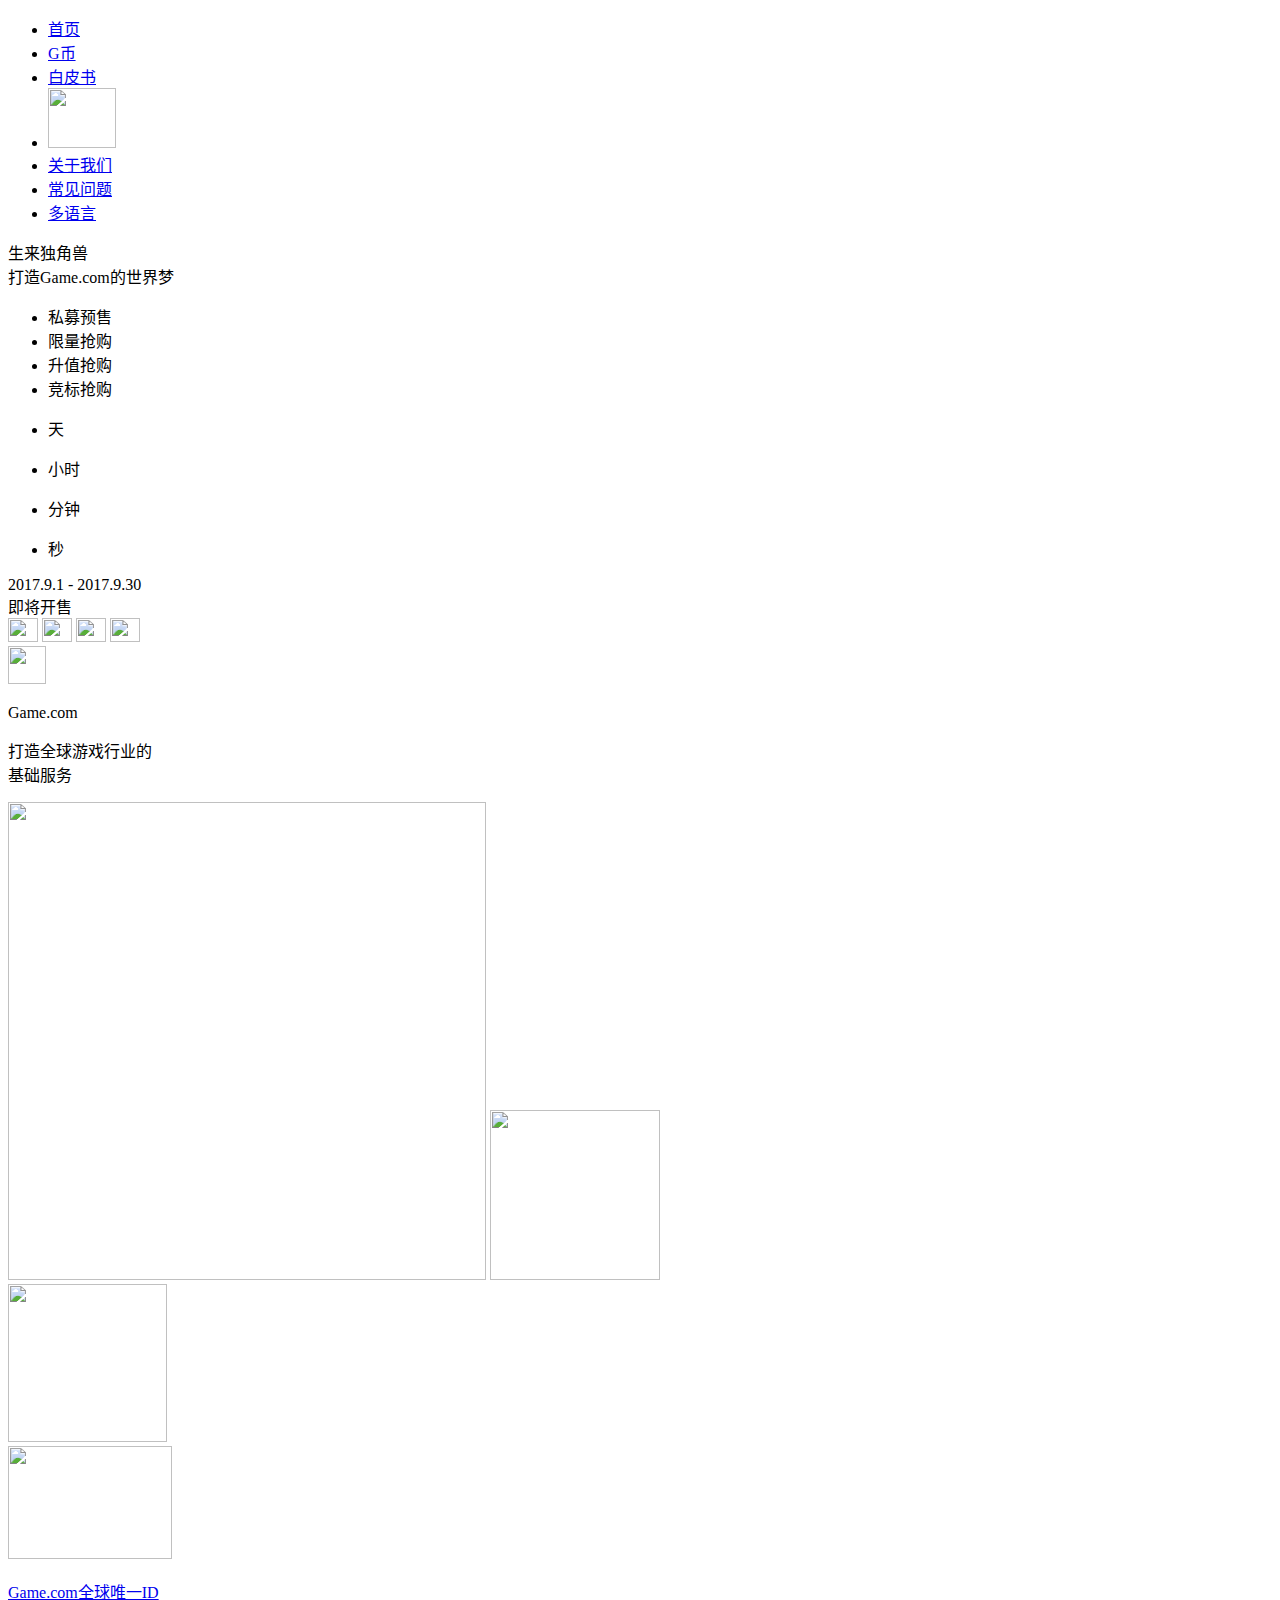
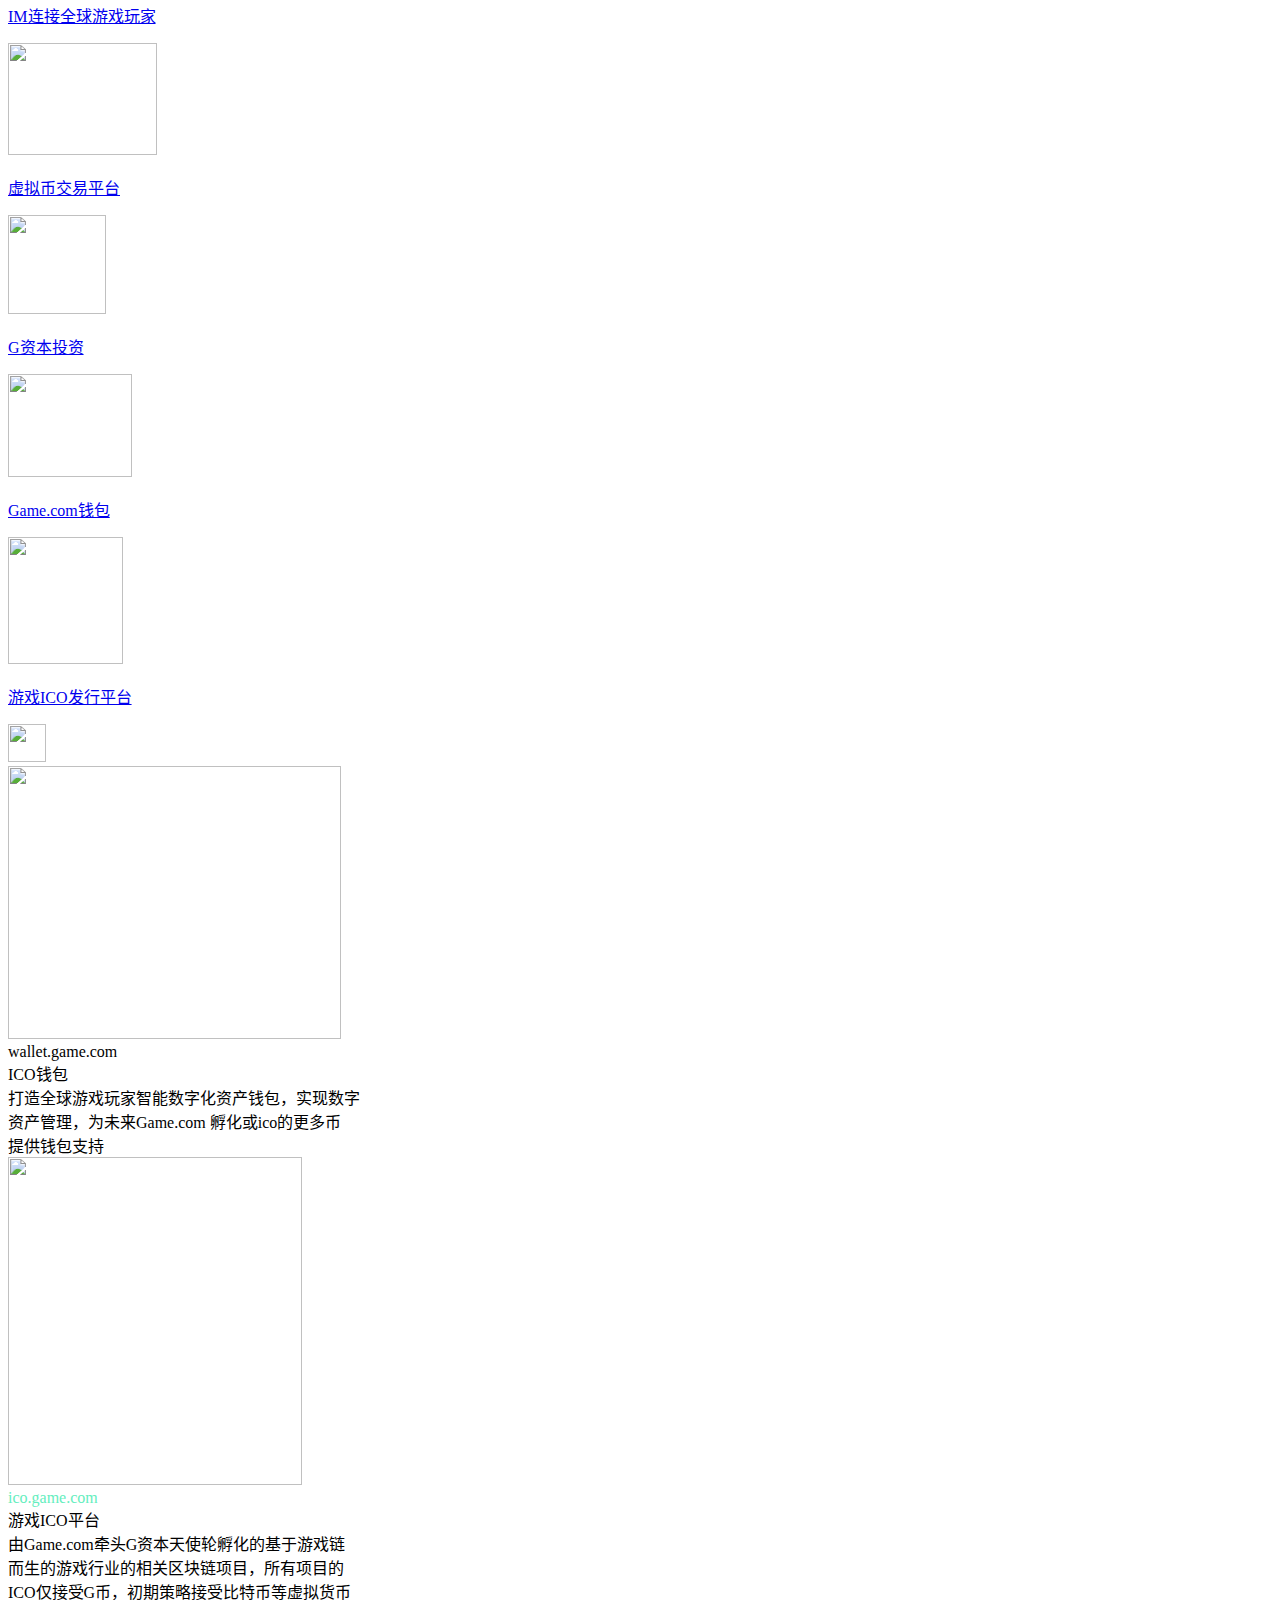
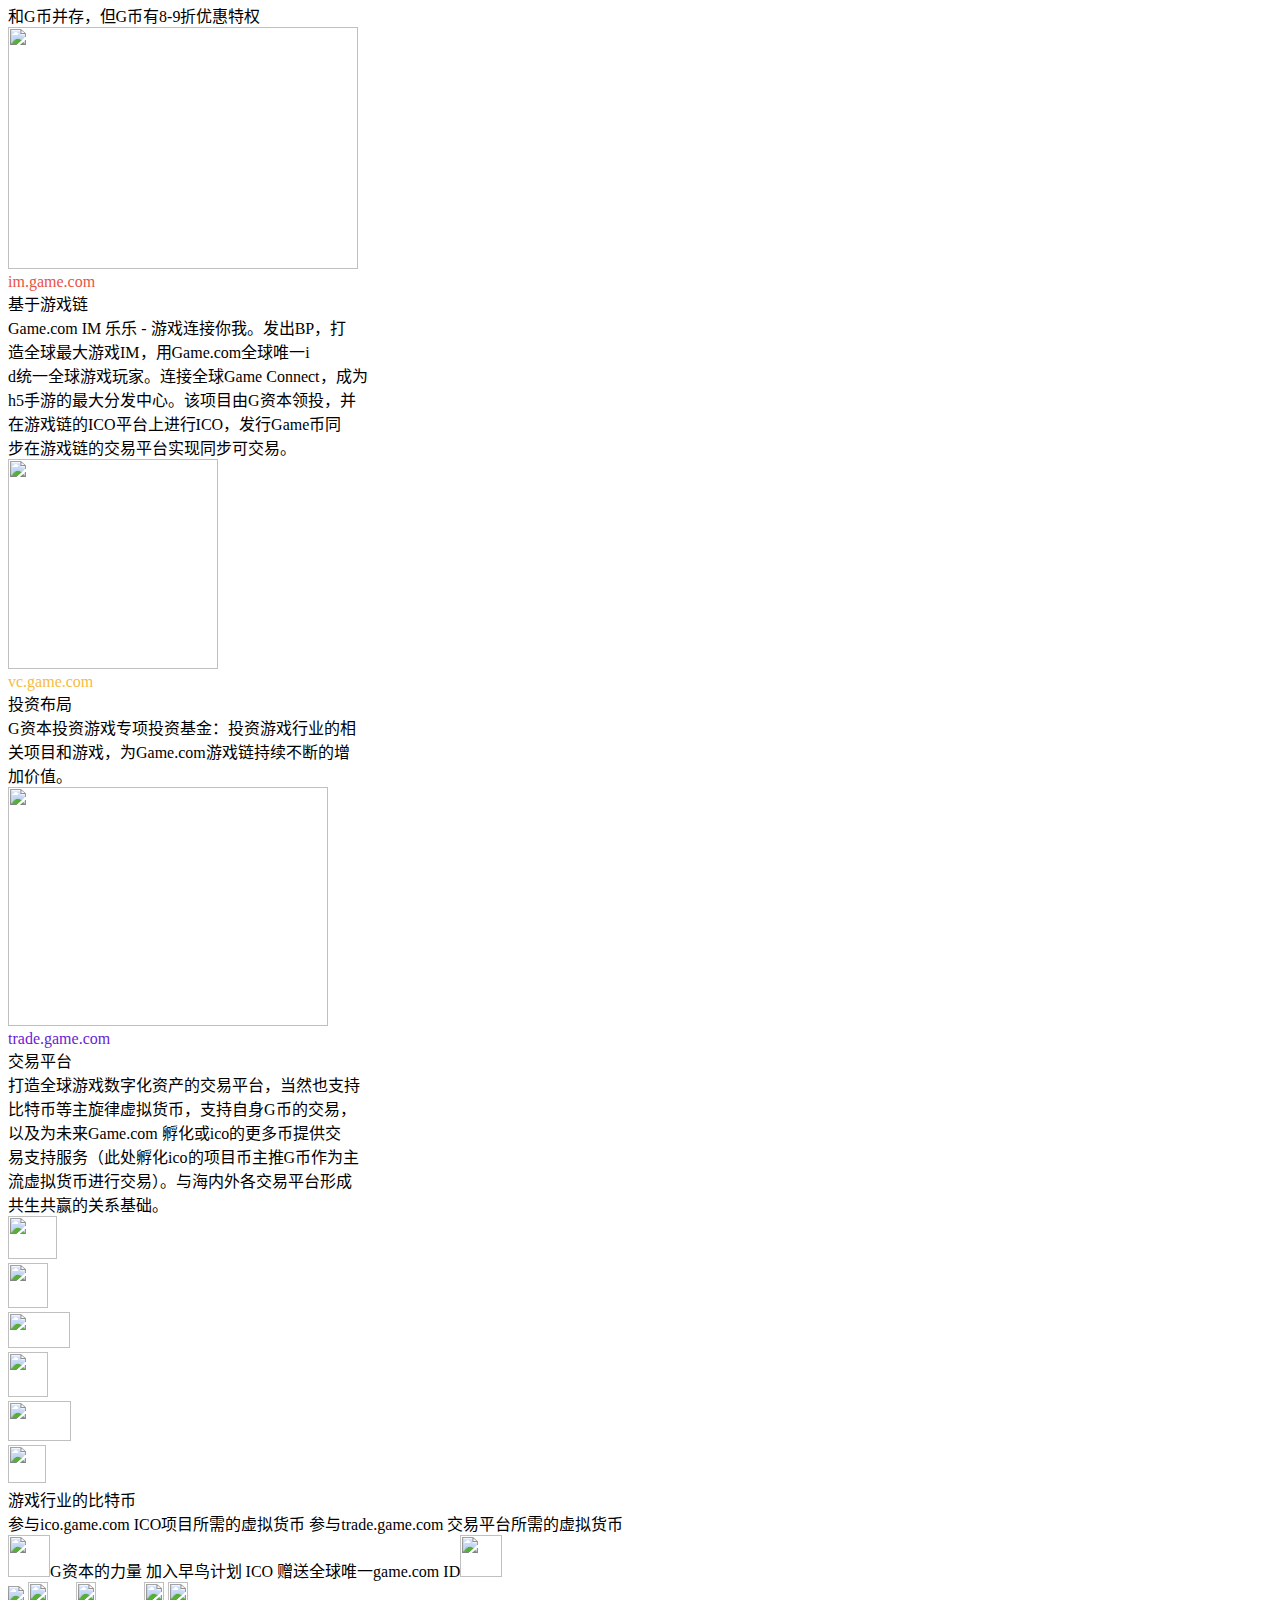
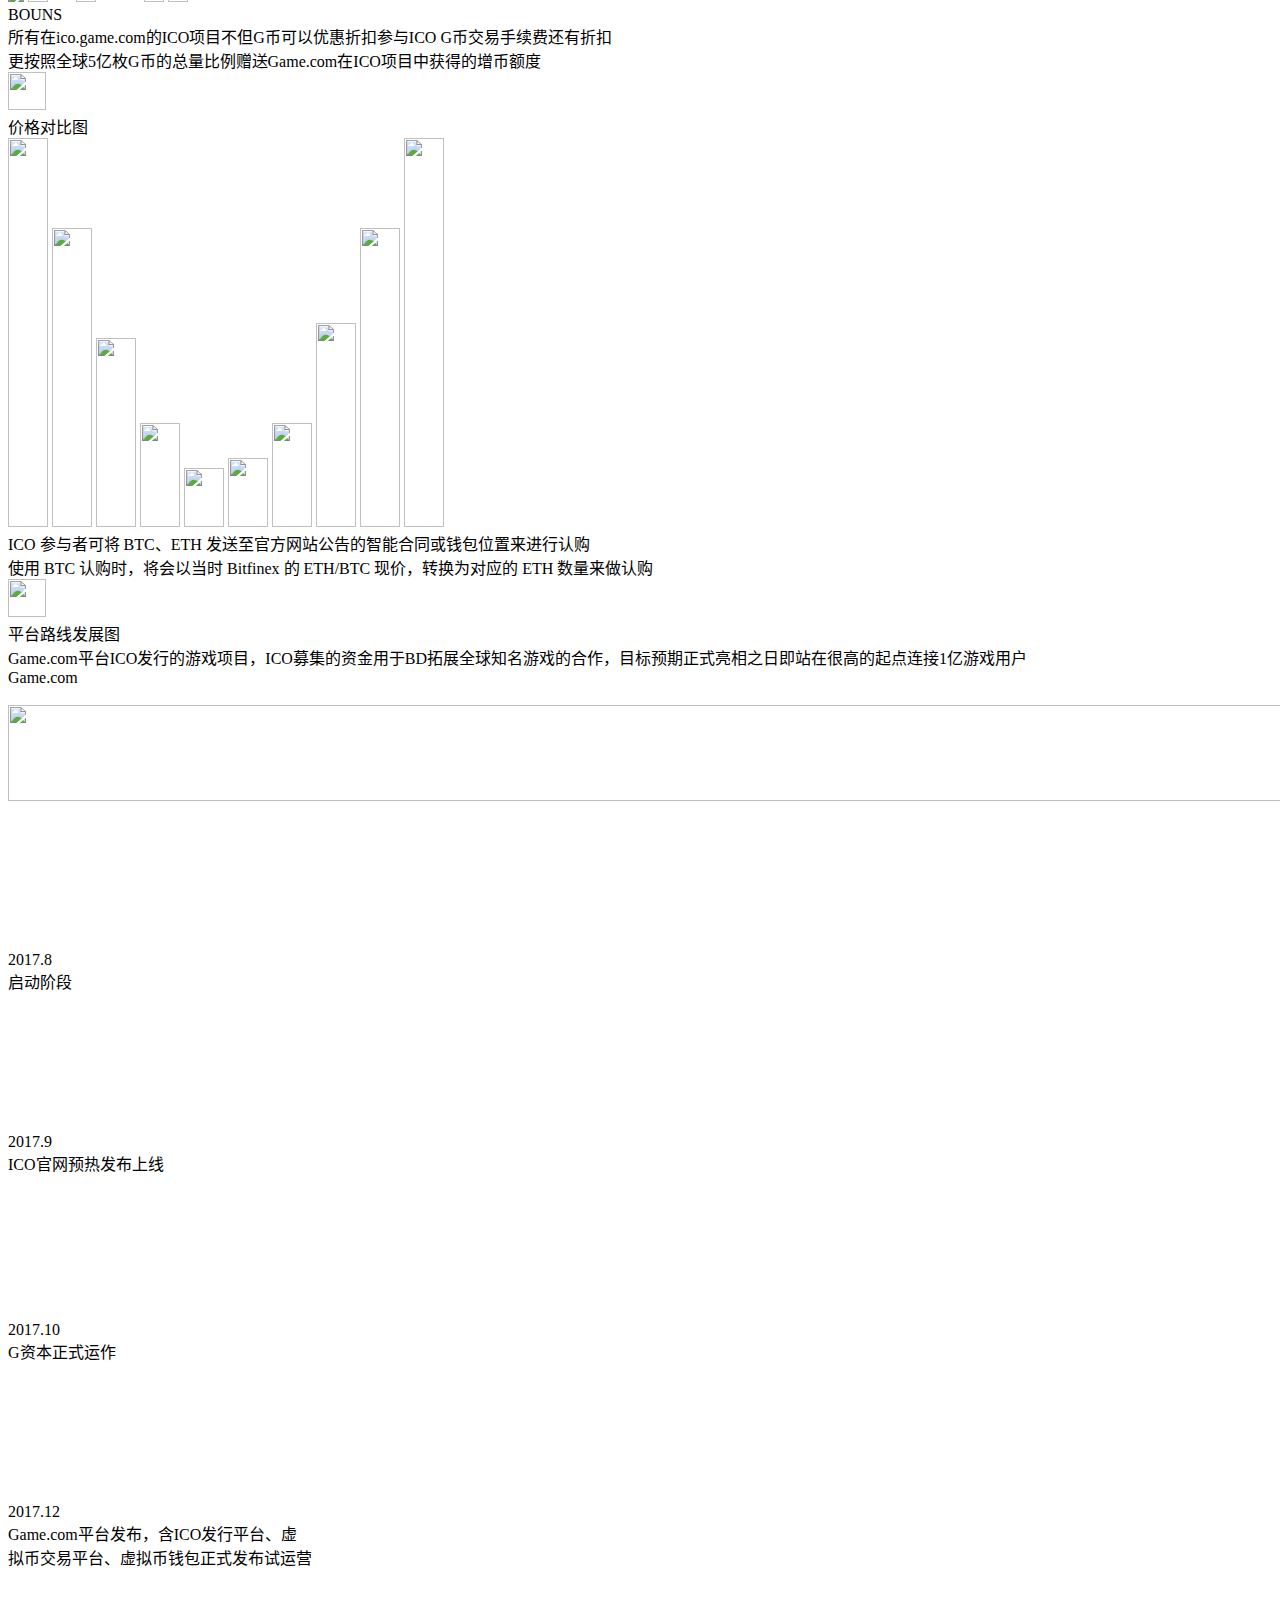
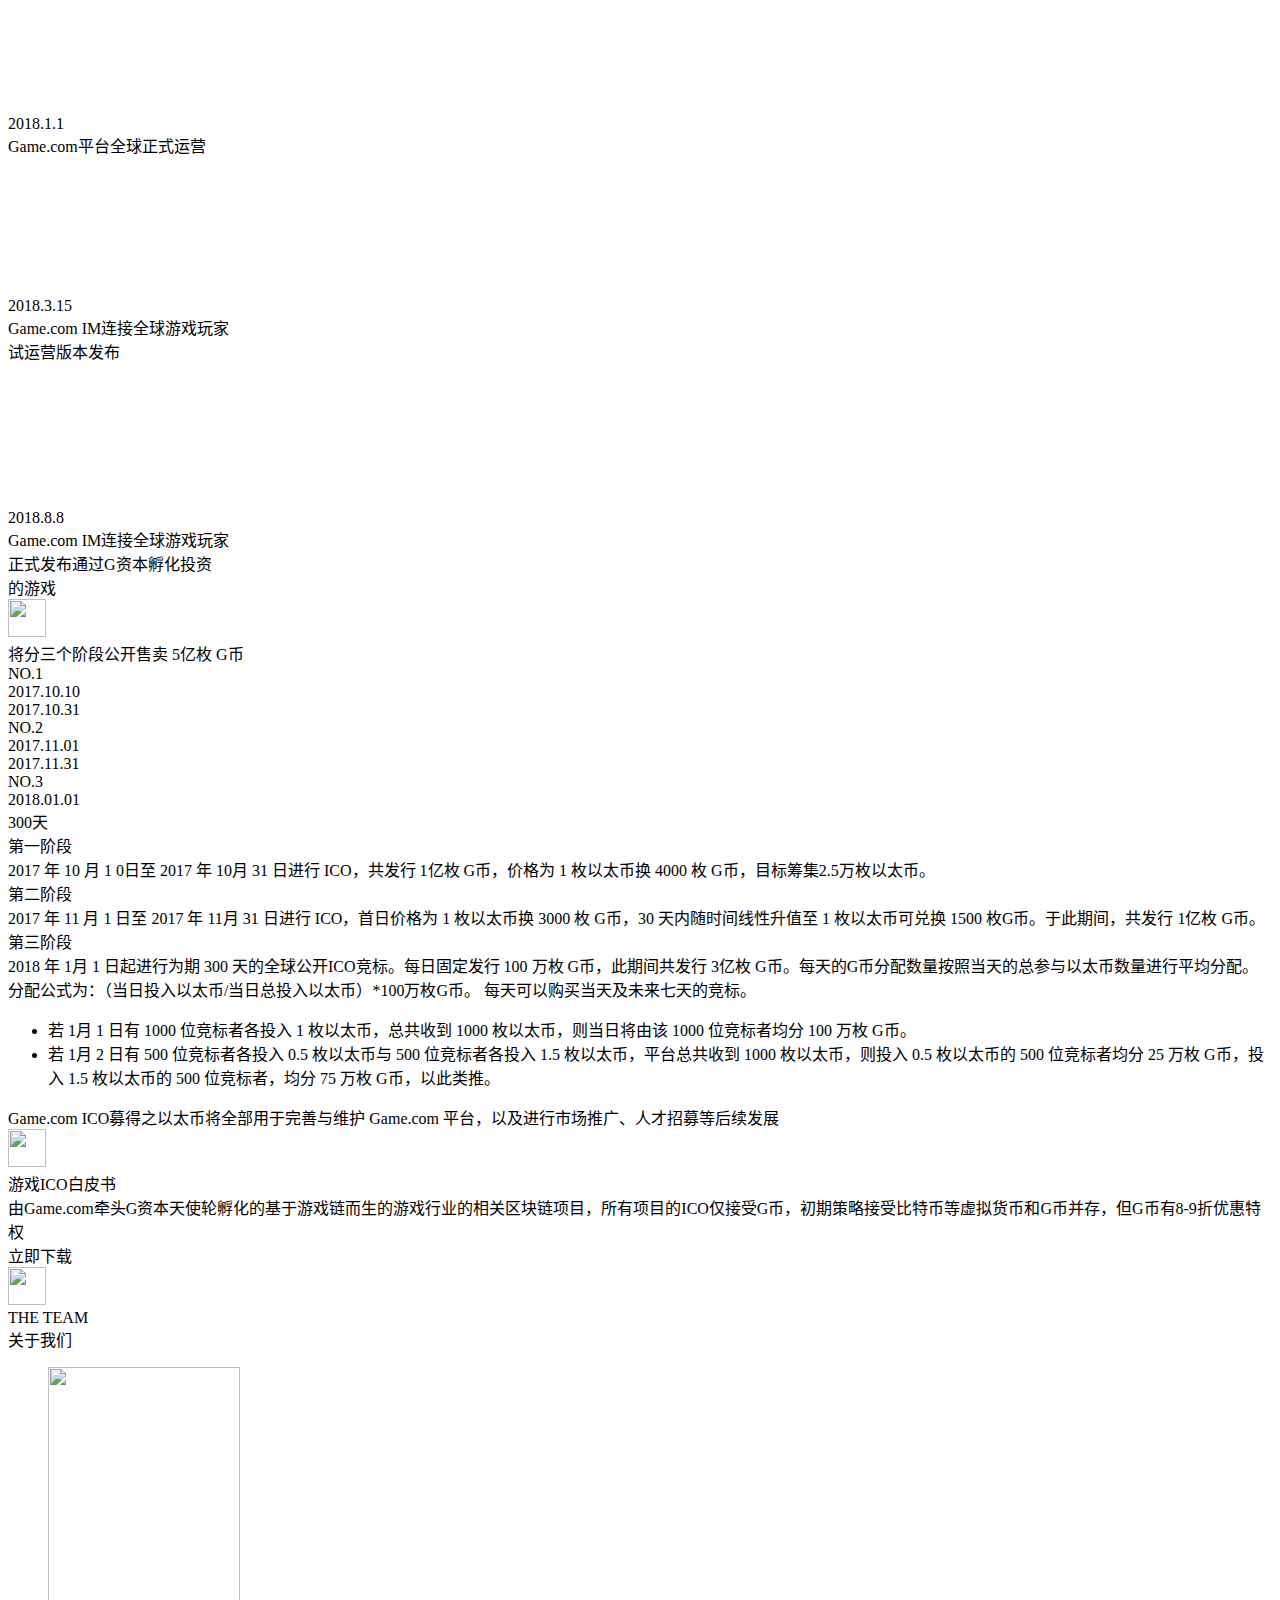
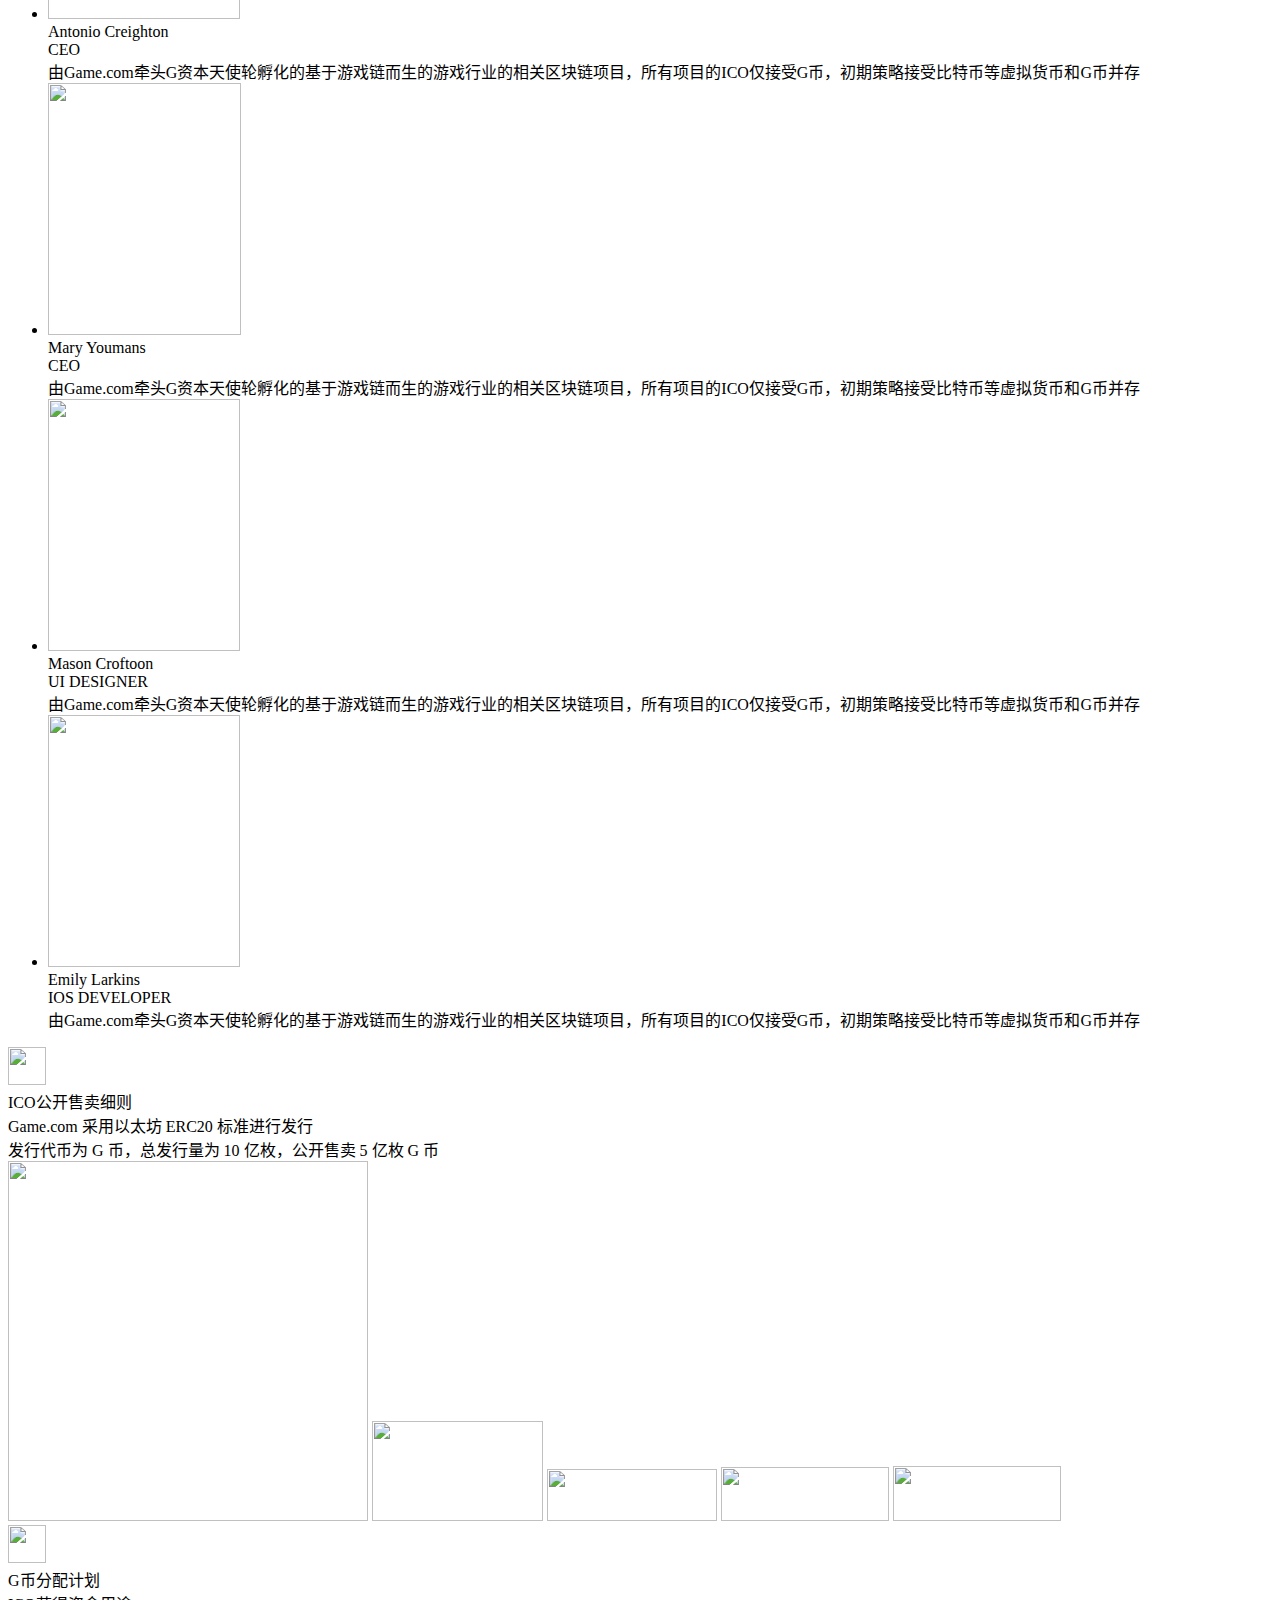
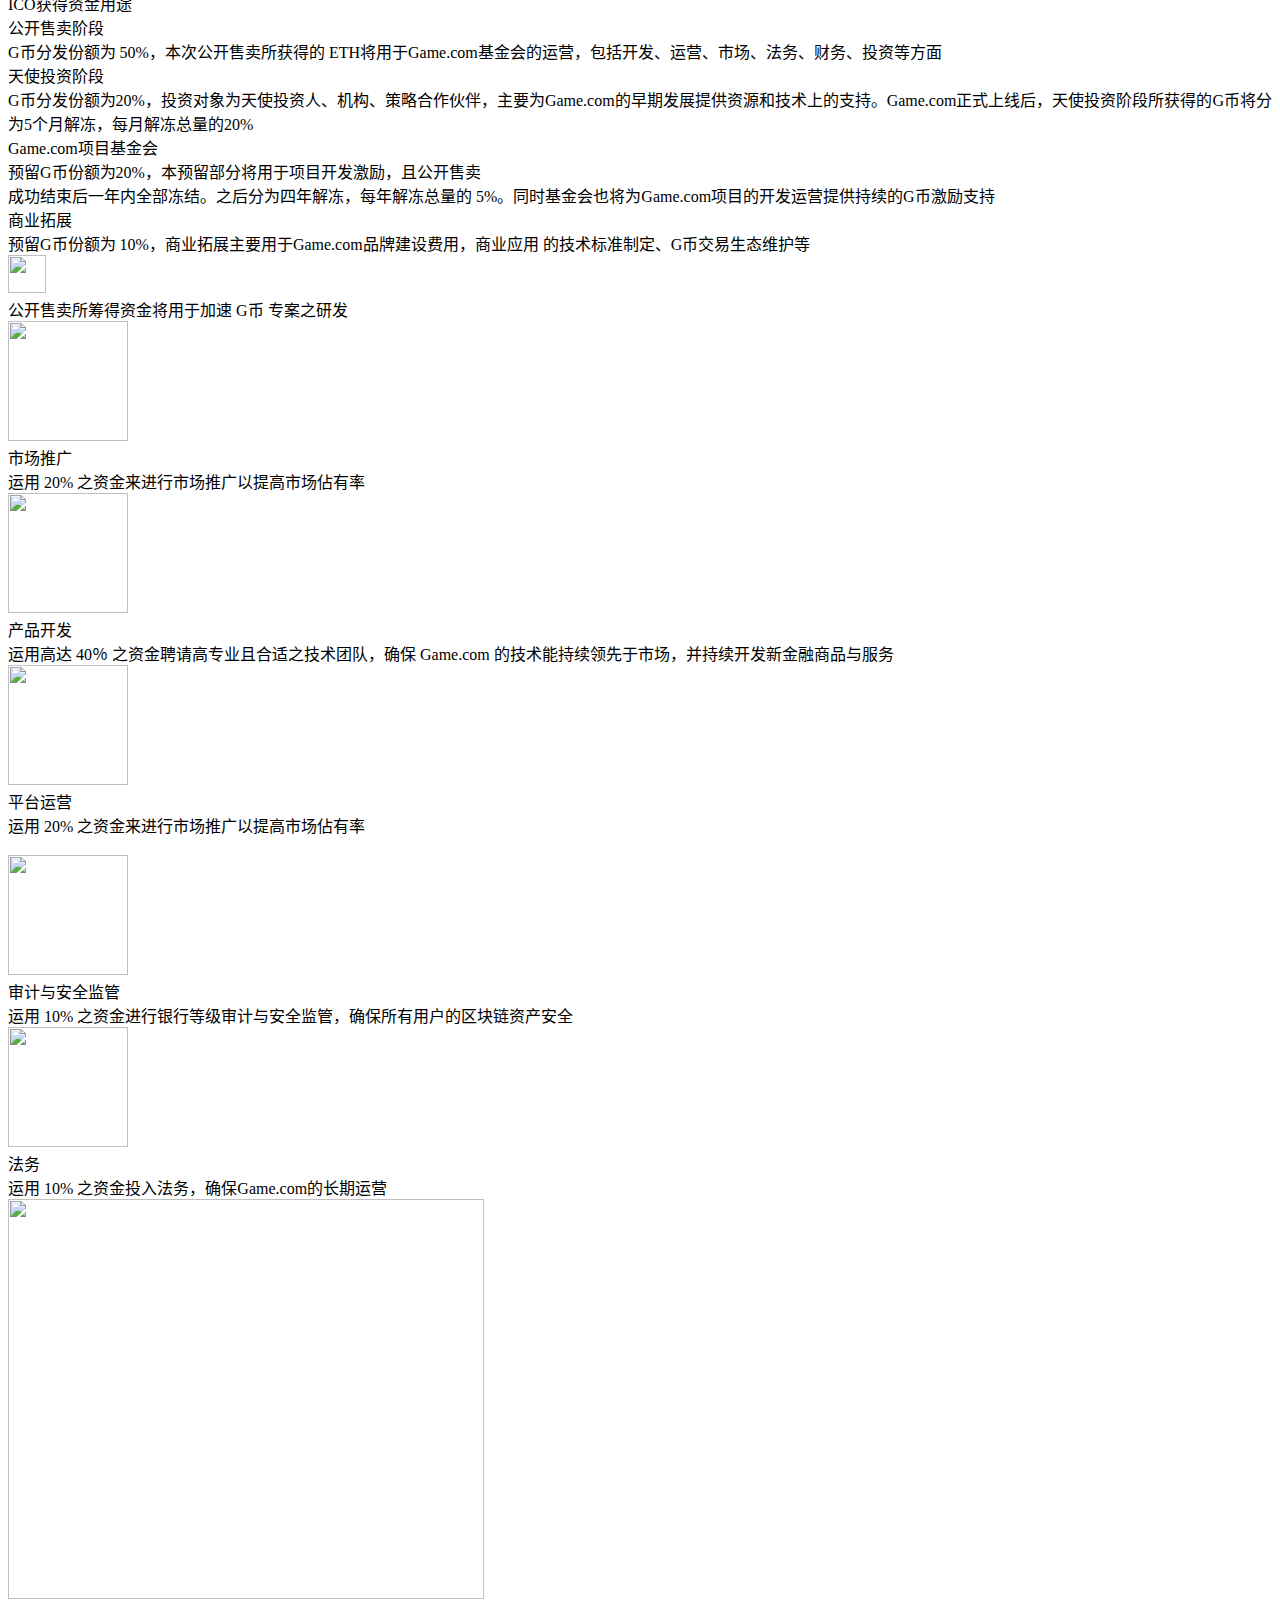
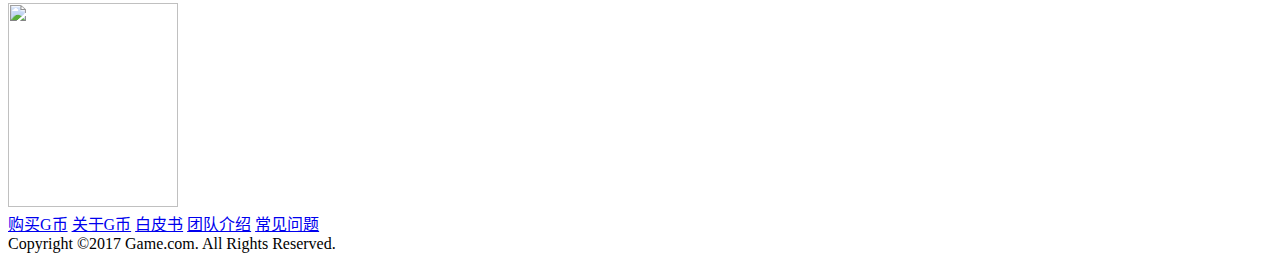
==== commit b0428aff: "解决部分兼容性问题" ====
--- a/index.html
+++ b/index.html
@@ -1,888 +1,927 @@
-<!DOCTYPE html>-<html lang="zh-CN">-<head>-    <meta charset="utf-8">-    <title>Game.com</title>-    <link rel="shortcut icon" href=" ./img/bitbug_favicon.ico" />-    <link rel="stylesheet" href="lib/jquery.fullPage.css">-    <link rel="stylesheet" href="css/index.css">-    <link rel="stylesheet" href="css/edit.css">-    <link rel="stylesheet" href="lib/eff/css/canvasEff.css">-</head>--<body style="font-family: 'PingFang SC'">--<!--第一屏-->-<div class="section section1 canvas-wrap" id="section0">-    <div class="canvas-content w">--        <ul class="clearfix nav1">-            <li><a href="#">首页</a></li>-            <li><a href="#page3">G币</a></li>-            <li><a href="#page8">白皮书</a></li>-            <li class="logo">-                <a href="#" class="clearfix">-                    <img src="img/index_img/logo.png" height="60" width="68"/>-                </a>-            </li>-            <li><a href="#page9">关于我们</a></li>-            <li><a href="#">常见问题</a></li>-            <li><a href="#">多语言</a></li>-        </ul>--        <p class="a">-            生来独角兽<br>打造Game.com的世界梦-            <span class="line"></span>-        </p>--        <div class="buy a">-            <ul class="clearfix a">-                <li class="buy1 active" data-type="1">私募预售</li>-                <li class="buy2" data-type="2">限量抢购</li>-                <li class="buy3" data-type="3">升值抢购</li>-                <li class="buy4" data-type="4">竞标抢购</li>-            </ul>-        </div>--        <div class="time" style="font-family: 'Gill Sans'">-            <ul class="clearfix mmm">-                <li>-                    <p class="day t"></p>-                    <p class="text">天</p>-                </li>-                <li>-                    <p class="hour t"></p>-                    <p class="text">小时</p>-                </li>-                <li>-                    <p class="min t"></p>-                    <p class="text">分钟</p>-                </li>-                <li>-                    <p class="sec t"></p>-                    <p class="text">秒</p>-                </li>-            </ul>-        </div>--        <div class="dur mmm">2017.9.1 - 2017.9.30</div>--        <div class="buyBtn">即将开售</div>--        <div class="share">-            <a href="#"><img src="img/index_img/weixin.png" height="24" width="30"/></a>-            <a href="#"><img src="img/index_img/weibo.png" height="24" width="30"/></a>-            <a href="#"><img src="img/index_img/twitter.png" height="24" width="30"/></a>-            <a href="#"><img src="img/index_img/facebook.png" height="24" width="30"/></a>-        </div>--        <div class="next">-            <a href="#page2">-                <img src="img/index_img/next.png" height="38" width="38"/>-            </a>-        </div>-    </div>-    <div id="canvas" class="gradient"></div>-</div>--<!--第二屏-->-<div class="section section2" id="section1">-    <div class="w">-        <div class="p2-t">-            <p class="url" style="font-family: 'Gill Sans'">Game.com</p>-            <p class="info">打造全球游戏行业的 <br>-                基础服务</p>-        </div>-        <div class="round">-            <div class="quanB">-                <img class="qB" src="img/index_img/quanB.png" height="478" width="478"/>-                <a class="clearfix r6" href="#"><img src="img/index_img/p3/center.png" height="170"-                                                     width="170"/></a>-                <div class="quanS"><img class="qS" src="img/index_img/quanS.png" height="158" width="159"/>-                </div>-            </div>-            <a class="clearfix r1" href="#page3">-                <img src="img/index_img/p3/game.png" height="113" width="164"/>-                <p>-                    Game.com全球唯一ID <br>-                    IM连接全球游戏玩家-                </p>-            </a>-            <a class="clearfix r2" href="#page3">-                <img src="img/index_img/p3/cloud.png" height="112" width="149"/>-                <p>-                    虚拟币交易平台-                </p>-            </a>-            <a class="clearfix r3" href="#page3">-                <img src="img/index_img/p3/trade.png" height="99" width="98"/>-                <p>-                    G资本投资-                </p>-            </a>-            <a class="clearfix r4" href="#page3">-                <img src="img/index_img/p3/wallet.png" height="103" width="124"/>-                <p>-                    Game.com钱包-                </p>-            </a>-            <a class="clearfix r5" href="#page3">-                <img src="img/index_img/p3/platform.png" height="127" width="115"/>-                <p>-                    游戏ICO发行平台-                </p>-            </a>-        </div>-    </div>--    <div class="next">-        <a href="#page3">-            <img src="img/index_img/next.png" height="38" width="38"/>-        </a>-    </div>-</div>--<!--第三屏-->-<div class="section section3" id="section2">-    <div class="w clearfix">-        <!--1-->-        <div class="detail dt-wallet">-            <div class="logo">-                <img src="img/index_img/logo2/wallet.png" height="273" width="333"/>-            </div>-            <div class="url">-                wallet.game.com-                <div class="line"></div>-            </div>-            <div class="title">-                ICO钱包-            </div>-            <div class="info">-                打造全球游戏玩家智能数字化资产钱包，实现数字-                <br>-                资产管理，为未来Game.com 孵化或ico的更多币-                <br>-                提供钱包支持-            </div>-        </div>--        <!--2-->-        <div class="detail dt-ico des">-            <div class="logo">-                <img src="img/index_img/logo2/ico.png" height="328" width="294"/>-            </div>-            <div class="url" style="color: #64EEBE">-                ico.game.com-                <div class="line" style="background-color: #64EEBE"></div>-            </div>-            <div class="title">-                游戏ICO平台-            </div>-            <div class="info">-                由Game.com牵头G资本天使轮孵化的基于游戏链 <br>-                而生的游戏行业的相关区块链项目，所有项目的 <br>-                ICO仅接受G币，初期策略接受比特币等虚拟货币 <br>-                和G币并存，但G币有8-9折优惠特权-            </div>-        </div>--        <!--3-->-        <div class="detail dt-im des">-            <div class="logo">-                <img src="img/index_img/logo2/im.png" height="242" width="350"/>-            </div>-            <div class="url" style="color: #E95344">-                im.game.com-                <div class="line" style="background-color: #E95344"></div>-            </div>-            <div class="title">-                基于游戏链-            </div>-            <div class="info">-                Game.com IM 乐乐 - 游戏连接你我。发出BP，打 <br>-                造全球最大游戏IM，用Game.com全球唯一i <br>-                d统一全球游戏玩家。连接全球Game Connect，成为 <br>-                h5手游的最大分发中心。该项目由G资本领投，并 <br>-                在游戏链的ICO平台上进行ICO，发行Game币同 <br>-                步在游戏链的交易平台实现同步可交易。-            </div>-        </div>--        <!--4-->-        <div class="detail dt-vc des">-            <div class="logo">-                <img src="img/index_img/logo2/vc.png" height="210" width="210"/>-            </div>-            <div class="url" style="color: #F7BC3D">-                vc.game.com-                <div class="line" style="background-color: #F7BC3D"></div>-            </div>-            <div class="title">-                投资布局-            </div>-            <div class="info">-                G资本投资游戏专项投资基金：投资游戏行业的相 <br>-                关项目和游戏，为Game.com游戏链持续不断的增 <br>-                加价值。-            </div>-        </div>--        <!--5-->-        <div class="detail dt-trade des">-            <div class="logo">-                <img src="img/index_img/logo2/trade.png" height="239" width="320"/>-            </div>-            <div class="url" style="color: #691BD6">-                trade.game.com-                <div class="line" style="background-color: #691BD6"></div>-            </div>-            <div class="title">-                交易平台-            </div>-            <div class="info">-                打造全球游戏数字化资产的交易平台，当然也支持 <br>-                比特币等主旋律虚拟货币，支持自身G币的交易， <br>-                以及为未来Game.com 孵化或ico的更多币提供交 <br>-                易支持服务（此处孵化ico的项目币主推G币作为主 <br>-                流虚拟货币进行交易）。与海内外各交易平台形成 <br>-                共生共赢的关系基础。-            </div>-        </div>---        <div class="list clearfix">-            <div class="wallet des" id="icon_wallet">-                <img src="img/index_img/logo3/wallet.png" height="43" width="49"/>-            </div>-            <div class="ic" id="icon_ico">-                <img src="img/index_img/logo3/ico.png" height="45" width="40"/></div>-            <div class="im" id="icon_im">-                <img src="img/index_img/logo3/im.png" height="36" width="62"/>-            </div>-            <div class="vc" id="icon_vc">-                <img src="img/index_img/logo3/vc.png" height="45" width="40"/>-            </div>-            <div class="trade" id="icon_trade">-                <img src="img/index_img/logo3/trade.png" height="40" width="63"/>-            </div>-        </div>-    </div>--    <div class="next">-        <a href="#page4">-            <img src="img/index_img/next.png" height="38" width="38"/>-        </a>-    </div>-</div>--<!--第四屏-->-<div class="section section4" id="section3">-    <div class="w clearfix">-        <div class="title">-            游戏行业的比特币-        </div>-        <div class="info1">-            参与ico.game.com ICO项目所需的虚拟货币 参与trade.game.com 交易平台所需的虚拟货币-        </div>-        <div class="info2">-            <img src="img/whitepage/yellowDot.png" height="42" width="42"/>G资本的力量 加入早鸟计划 ICO 赠送全球唯一game.com-            ID<img src="img/whitepage/yellowDot.png" height="42" width="42"/>-        </div>-        <div class="coin">-            <img src="img/whitepage/byteCoin.png" height="261"/>---            <img class="b b1" src="img/whitepage/bling/b1.png" height="20" width="20"/>-            <img class="b b2" src="img/whitepage/bling/b2.png" height="5" width="5"/>-            <img class="b b3" src="img/whitepage/bling/b3.png" height="11" width="11"/>-            <img class="b b4" src="img/whitepage/bling/b4.png" height="20" width="20"/>-            <img class="b b5" src="img/whitepage/bling/b5.png" height="11" width="11"/>-            <img class="b b6" src="img/whitepage/bling/b6.png" height="11" width="11"/>-            <img class="b b7" src="img/whitepage/bling/b7.png" height="10" width="10"/>-            <img class="b b8" src="img/whitepage/bling/b8.png" height="20" width="20"/>-            <img class="b b9" src="img/whitepage/bling/b9.png" height="20" width="20"/>------        </div>-        <div class="info3">-            BOUNS-        </div>-        <div class="info4">-            所有在ico.game.com的ICO项目不但G币可以优惠折扣参与ICO G币交易手续费还有折扣 <br>-            更按照全球5亿枚G币的总量比例赠送Game.com在ICO项目中获得的增币额度-        </div>--        <div class="next">-            <a href="#page5">-                <img src="img/index_img/next.png" height="38" width="38"/>-            </a>-        </div>-    </div>-</div>--<!--第五屏-->-<div class="section section5" id="section4">-    <div class="w clearfix">-        <div class="title">-            价格对比图-        </div>-        <div class="charts">-            <div class="tc">--                <img src="img/table/t1.png" height="389" width="40"/>-                <img src="img/table/t2.png" height="299" width="40"/>-                <img src="img/table/t3.png" height="189" width="40"/>-                <img src="img/table/t4.png" height="104" width="40"/>-                <img src="img/table/t5.png" height="59" width="40"/>-                <img src="img/table/t6.png" height="69" width="40"/>-                <img src="img/table/t7.png" height="104" width="40"/>-                <img src="img/table/t8.png" height="204" width="40"/>-                <img src="img/table/t9.png" height="299" width="40"/>-                <img src="img/table/t10.png" height="389" width="40"/>--            </div>--        </div>-        <div class="info">-            ICO 参与者可将 BTC、ETH 发送至官方网站公告的智能合同或钱包位置来进行认购 <br>-            使用 BTC 认购时，将会以当时 Bitfinex 的 ETH/BTC 现价，转换为对应的 ETH 数量来做认购-        </div>-        <div class="next">-            <a href="#page6">-                <img src="img/index_img/next.png" height="38" width="38"/>-            </a>-        </div>-    </div>-</div>--<!--第六屏-->-<div class="section section6" id="section5">-    <div class="w clearfix">-        <div class="title">-            平台路线发展图-        </div>-        <div class="info">-            Game.com平台ICO发行的游戏项目，ICO募集的资金用于BD拓展全球知名游戏的合作，目标预期正式亮相之日即站在很高的起点连接1亿游戏用户-        </div>-        <div class="url" style="font-family: 'Gill Sans'">-            Game.com-        </div>-        <div class="line">-            <img src="img/index_img/line-g.png" height="4" width="140"/>-        </div>-    </div>-    <div class="route f">-        <div class="wl">-            <img src="img/whitepage/wanL.png" height="96" width="1440"/>-        </div>-        <div class="stT st1">-            <img src="img/whitepage/arrT.png" height="142" width="5"/>-            <div class="info1">-                2017.8-            </div>-            <div class="info2">-                启动阶段-            </div>-        </div>-        <div class="stB st2">-            <img src="img/whitepage/arrB.png" height="136" width="5"/>-            <div class="info1">-                2017.9-            </div>-            <div class="info2">-                ICO官网预热发布上线-            </div>-        </div>-        <div class="stT st3">-            <img src="img/whitepage/arrT.png" height="142" width="5"/>-            <div class="info1">-                2017.10-            </div>-            <div class="info2">-                G资本正式运作-            </div>-        </div>-        <div class="stB st4">-            <img src="img/whitepage/arrB.png" height="136" width="5"/>-            <div class="info1">-                2017.12-            </div>-            <div class="info2">-                Game.com平台发布，含ICO发行平台、虚 <br>-                拟币交易平台、虚拟币钱包正式发布试运营-            </div>-        </div>-        <div class="stT st5">-            <img src="img/whitepage/arrT.png" height="142" width="5"/>-            <div class="info1">-                2018.1.1-            </div>-            <div class="info2">-                Game.com平台全球正式运营-            </div>-        </div>-        <div class="stB st6">-            <img src="img/whitepage/arrB.png" height="136" width="5"/>-            <div class="info1">-                2018.3.15-            </div>-            <div class="info2">-                Game.com IM连接全球游戏玩家 <br>-                试运营版本发布-            </div>-        </div>-        <div class="stT st7">-            <img src="img/whitepage/arrT.png" height="142" width="5"/>-            <div class="info1">-                2018.8.8-            </div>-            <div class="info2">-                Game.com IM连接全球游戏玩家 <br>-                正式发布通过G资本孵化投资 <br>-                的游戏-            </div>-        </div>-    </div>--    <div class="next">-        <a href="#page7">-            <img src="img/index_img/next.png" height="38" width="38"/>-        </a>-    </div>-</div>--<!--第七屏-->-<div class="section section7" id="section6">-    <div class="w clearfix">-        <div class="title">-            将分三个阶段公开售卖 5亿枚 G币-        </div>-        <div class="sel">-            <div class="sel1 active">-                <div class="no">-                    NO.1-                </div>-                <div class="line"></div>-                <div class="time">-                    2017.10.10 <br>-                    2017.10.31-                </div>-            </div>-            <div class="sel2 sil">-                <div class="no">-                    NO.2-                </div>-                <div class="line"></div>-                <div class="time">-                    2017.11.01 <br>-                    2017.11.31-                </div>-            </div>-            <div class="sel3 sil">-                <div class="no">-                    NO.3-                </div>-                <div class="line"></div>-                <div class="time">-                    2018.01.01 <br>-                    300天-                </div>-            </div>-        </div>-        <div class="line1"></div>-        <div class="line2"></div>-        <div class="container">-            <div class="text clearfix t1 active">-                <div class="title1">-                    第一阶段-                </div>-                <div class="info">-                    2017 年 10 月 1 0日至 2017 年 10月 31 日进行 ICO，共发行 1亿枚 G币，价格为 1 枚以太币换 4000 枚 G币，目标筹集2.5万枚以太币。-                </div>-            </div>-            <div class="text clearfix t2">-                <div class="title1">-                    第二阶段-                </div>-                <div class="info">-                    2017 年 11 月 1 日至 2017 年 11月 31 日进行 ICO，首日价格为 1 枚以太币换 3000 枚 G币，30 天内随时间线性升值至 1 枚以太币可兑换 1500 枚G币。于此期间，共发行 1亿枚 G币。-                </div>-            </div>-            <div class="text clearfix t3">-                <div class="title1">-                    第三阶段-                </div>-                <div class="info">-                    2018 年 1月 1 日起进行为期 300 天的全球公开ICO竞标。每日固定发行 100 万枚 G币，此期间共发行 3亿枚-                    G币。每天的G币分配数量按照当天的总参与以太币数量进行平均分配。分配公式为：（当日投入以太币/当日总投入以太币）*100万枚G币。 每天可以购买当天及未来七天的竞标。-                </div>-                <div class="li">-                    <ul>-                        <li>若 1月 1 日有 1000 位竞标者各投入 1 枚以太币，总共收到 1000 枚以太币，则当日将由该 1000 位竞标者均分 100 万枚 G币。</li>-                        <li>若 1月 1 日有 1000 位竞标者各投入 1 枚以太币，总共收到 1000 枚以太币，则当日将由该 1000 位竞标者均分 100 万枚 G币。</li>-                    </ul>-                </div>-            </div>-        </div>-        <div class="tri"></div>-        <div class="fu">-            Game.com ICO募得之以太币将全部用于完善与维护 Game.com 平台，以及进行市场推广、人才招募等后续发展-        </div>-    </div>-    <div class="next">-        <a href="#page8">-            <img src="img/index_img/next.png" height="38" width="38"/>-        </a>-    </div>-</div>--<!--第八屏-->-<div class="section section8" id="section7">-    <div class="w clearfix">-        <div class="title">-            游戏ICO白皮书-        </div>-        <div class="info">-            由Game.com牵头G资本天使轮孵化的基于游戏链而生的游戏行业的相关区块链项目，所有项目的ICO仅接受G币，初期策略接受比特币等虚拟货币和G币并存，但G币有8-9折优惠特权-        </div>-        <div class="btn">-            立即下载-        </div>-    </div>--    <div class="next">-        <a href="#page9">-            <img src="img/index_img/next.png" height="38" width="38"/>-        </a>-    </div>-</div>--<!--第九屏-->-<div class="section section9" id="section8">-    <div class="w clearfix">-        <div class="info1">-            THE TEAM-        </div>-        <div class="info2">-            关于我们-        </div>-        <div class="abU">-            <ul class="clearfix">-                <li>-                    <div class="i1">-                        <img src="img/whitepage/m1.png" height="252" width="192"/>-                    </div>-                    <div class="i2">-                        Antonio Creighton-                    </div>-                    <div class="i3">-                        CEO-                    </div>-                    <div class="i4">-                        由Game.com牵头G资本天使轮孵化的基于游戏链而生的游戏行业的相关区块链项目，所有项目的ICO仅接受G币，初期策略接受比特币等虚拟货币和G币并存-                    </div>-                </li>-                <li>-                    <div class="i1">-                        <img src="img/whitepage/m2.png" height="252" width="193"/>-                    </div>-                    <div class="i2">-                        Mary Youmans-                    </div>-                    <div class="i3">-                        CEO-                    </div>-                    <div class="i4">-                        由Game.com牵头G资本天使轮孵化的基于游戏链而生的游戏行业的相关区块链项目，所有项目的ICO仅接受G币，初期策略接受比特币等虚拟货币和G币并存-                    </div>-                </li>-                <li>-                    <div class="i1">-                        <img src="img/whitepage/m3.png" height="252" width="192"/>-                    </div>-                    <div class="i2">-                        Mason Croftoon-                    </div>-                    <div class="i3">-                        UI DESIGNER-                    </div>-                    <div class="i4">-                        由Game.com牵头G资本天使轮孵化的基于游戏链而生的游戏行业的相关区块链项目，所有项目的ICO仅接受G币，初期策略接受比特币等虚拟货币和G币并存-                    </div>-                </li>-                <li>-                    <div class="i1">-                        <img src="img/whitepage/m4.png" height="252" width="192"/>-                    </div>-                    <div class="i2">-                        Emily Larkins-                    </div>-                    <div class="i3">-                        IOS DEVELOPER-                    </div>-                    <div class="i4">-                        由Game.com牵头G资本天使轮孵化的基于游戏链而生的游戏行业的相关区块链项目，所有项目的ICO仅接受G币，初期策略接受比特币等虚拟货币和G币并存-                    </div>-                </li>-            </ul>-        </div>-        <div class="next">-            <a href="#page10">-                <img src="img/index_img/next.png" height="38" width="38"/>-            </a>-        </div>-    </div>-</div>--<!--第十屏-->-<div class="section section10" id="section9">-    <div class="container">-        <div class="info1">-            ICO公开售卖细则-        </div>-        <div class="info">-            Game.com 采用以太坊 ERC20 标准进行发行 <br>-            发行代币为 G 币，总发行量为 <span>10</span> 亿枚，公开售卖 <span>5</span> 亿枚 G 币-        </div>-        <div class="info2">-            <img src="img/table/chart.png" height="360" width="360"/>--            <img class="t t1" src="img/whitepage/list/t1.png" height="100" width="171"/>-            <img class="t t2" src="img/whitepage/list/t2.png" height="52" width="170"/>-            <img class="t t3" src="img/whitepage/list/t3.png" height="54" width="168"/>-            <img class="t t4" src="img/whitepage/list/t4.png" height="55" width="168"/>---        </div>-    </div>--    <div class="next">-        <a href="#page11">-            <img src="img/index_img/next.png" height="38" width="38"/>-        </a>-    </div>-    <div class="info3">-        G币分配计划-    </div>-</div>--<!--第十一屏-->-<div class="section section11" id="section10">-    <div class="info1">-        ICO获得资金用途-    </div>-    <div class="info2">--        <div class="c1">-            <div class="line" style="background-color:#45E19B"></div>-            <div class="t1">公开售卖阶段</div>-            <div class="t2">-                G币分发份额为 50%，本次公开售卖所获得的 ETH将用于Game.com基金会的运营，包括开发、运营、市场、法务、财务、投资等方面-            </div>--        </div>--        <div class="c2">-            <div class="line" style="background-color:#B94DF0"></div>-            <div class="t1">天使投资阶段</div>-            <div class="t2">-                G币分发份额为20%，投资对象为天使投资人、机构、策略合作伙伴，主要为Game.com的早期发展提供资源和技术上的支持。Game.com正式上线后，天使投资阶段所获得的G币将分为5个月解冻，每月解冻总量的20%-            </div>-        </div>--        <div class="c3">-            <div class="line" style="background-color:#2F9AFC"></div>-            <div class="t1">Game.com项目基金会</div>-            <div class="t2">-                预留G币份额为20%，本预留部分将用于项目开发激励，且公开售卖 <br>-                成功结束后一年内全部冻结。之后分为四年解冻，每年解冻总量的 5%。同时基金会也将为Game.com项目的开发运营提供持续的G币激励支持-            </div>--        </div>--        <div class="c4">-            <div class="line" style="background-color:#F94391"></div>-            <div class="t1">商业拓展</div>-            <div class="t2">-                预留G币份额为 10%，商业拓展主要用于Game.com品牌建设费用，商业应用-                的技术标准制定、G币交易生态维护等-            </div>--        </div>--    </div>--    <div class="next">-        <a href="#page12">-            <img src="img/index_img/next.png" height="38" width="38"/>-        </a>-    </div>-</div>--<!--第十二屏-->-<div class="section section12" id="section11">-    <div class="container1">-        <div class="wa clearfix">-            <div class="info1">-                公开售卖所筹得资金将用于加速 G币 专案之研发-            </div>-            <div class="info2">-                <div class="use use1">-                    <img src="img/use/u1.png" height="120" width="120"/>-                    <div class="p1">-                        市场推广-                    </div>-                    <div class="p2">-                        运用 20% 之资金来进行市场推广以提高市场佔有率-                    </div>-                </div>-                <div class="use use2">-                    <img src="img/use/u2.png" height="120" width="120"/>-                    <div class="p1">-                        市场推广-                    </div>-                    <div class="p2">-                        运用 20% 之资金来进行市场推广以提高市场佔有率-                    </div>-                </div>-                <div class="use use3">-                    <img src="img/use/u3.png" height="120" width="120"/>-                    <div class="p1">-                        市场推广-                    </div>-                    <div class="p2">-                        运用 20% 之资金来进行市场推广以提高市场佔有率-                    </div>-                </div>-                <br>-                <div class="use use4">-                    <img src="img/use/u4.png" height="120" width="120"/>-                    <div class="p1">-                        市场推广-                    </div>-                    <div class="p2">-                        运用 20% 之资金来进行市场推广以提高市场佔有率-                    </div>-                </div>-                <div class="use use5">-                    <img src="img/use/u5.png" height="120" width="120"/>-                    <div class="p1">-                        市场推广-                    </div>-                    <div class="p2">-                        运用 20% 之资金来进行市场推广以提高市场佔有率-                    </div>-                </div>--            </div>-            <div class="footer">-                <div class="bgg clearfix">-                    <img src="img/use/Group 38.png" height="400" width="476"/>-                </div>-                <div class="logo">-                    <img src="img/use/logo.png" height="204" width="170"/>-                </div>-                <div class="sele clearfix">-                    <a href="#">购买G币</a>-                    <a href="#">关于G币</a>-                    <a href="#">白皮书</a>-                    <a href="#">团队介绍</a>-                    <a href="#">常见问题</a>-                </div>-                <div class="cpr">-                    Copyright ©2017 Game.com. All Rights Reserved.-                </div>-            </div>-        </div>--    </div>-</div>----<script src="lib/jquery.min.js"></script>--<script src="js/jquery-ui-1.10.3.min.js"></script>--<script src="js/jquery.fullPage.min.js"></script>----<!--特效引用部分-->-<script src="lib/eff/js/three.min.js"></script>-<script src="lib/eff/js/projector.js"></script>-<script src="lib/eff/js/canvas-renderer.js"></script>-<script src="lib/eff/js/3d-lines-animation.js"></script>-<script src="lib/eff/js/color.js"></script>--<script>--    $(document).ready(function () {-        var only5 = 1;-        var only6 = 1;-        var only10 = 1;-        $.fn.fullpage({-            anchors: ['page1', 'page2', 'page3', 'page4', 'page5', "page6", "page7", "page8", "page9", "page10", "page11","page12"],-            navigation : true,-            afterLoad: function (anchorLink, index) {-                if (index == 5) {-                    var $imgs = $(".tc img");-                    // 这里写滑动之后的特效-                    if(only5) {-                        $imgs.each(function (index, item) {-                            item.style.bottom = -item.height + "px";-                            setTimeout(function () {-                                $(item).animate({bottom:0},700)-                            },index * 30)-                        });-                        only5 = 0;-                    }-                };-                if (index == 6) {-                    var $wl = $(".wl");-                    var $st1 = $(".route .st1");-                    var $st2 = $(".route .st2");-                    var $st3 = $(".route .st3");-                    var $st4 = $(".route .st4");-                    var $st5 = $(".route .st5");-                    var $st6 = $(".route .st6");-                    var $st7 = $(".route .st7");-                    if(only6) {-                        $wl.animate({width:"100%"},1500,"linear",function () {-                            $st1.fadeIn(300)-                                .next().delay(500).fadeIn(300)-                                .next().delay(1000).fadeIn(300)-                                .next().delay(1500).fadeIn(300)-                                .next().delay(2000).fadeIn(300)-                                .next().delay(2500).fadeIn(300)-                                .next().delay(3000).fadeIn(300)-                        });-                        only6 = 0;-                    }-                };-                if (index == 10) {-                    if(only10) {-                        $("#section9 .t1").fadeIn(300)-                            .next().delay(500).fadeIn(300)-                            .next().delay(1000).fadeIn(300)-                            .next().delay(1500).fadeIn(300);-----                        only10 = 0;-                    }-                }-            },-            onLeave: function (index, direction) {-            }-        });-    });--</script>-<script src="js/texiao.js"></script>-</body>-</html>+<!DOCTYPE html>
+<html lang="zh-CN">
+<head>
+    <meta charset="utf-8">
+    <title>Game.com</title>
+    <link rel="shortcut icon" href="http://ic.game.com/img/bitbug_favicon.ico" />
+    <link rel="stylesheet" href="http://ic.game.com/lib/jquery.fullPage.css">
+    <link rel="stylesheet" href="http://ic.game.com/css/index.css">
+    <link rel="stylesheet" href="http://ic.game.com/css/edit.css">
+    <link rel="stylesheet" href="http://ic.game.com/lib/eff/css/canvasEff.css">
+
+
+
+    <script src="http://ic.game.com/lib/jquery.min.js"></script>
+
+    <script src="http://ic.game.com/js/jquery-ui-1.10.3.min.js"></script>
+
+    <script src="http://ic.game.com/js/jquery.fullPage.min.js"></script>
+
+
+
+
+    <!--特效引用部分-->
+    <script src="http://ic.game.com/lib/eff/js/three.min.js"></script>
+    <script src="http://ic.game.com/lib/eff/js/projector.js"></script>
+    <script src="http://ic.game.com/lib/eff/js/canvas-renderer.js"></script>
+
+</head>
+
+<body style="font-family: 'PingFang SC';">
+
+<!--第一屏-->
+<div class="section section1 canvas-wrap" id="section0">
+    <div class="canvas-content w">
+
+        <ul class="clearfix nav1">
+            <li><a href="javascript:;">首页</a></li>
+            <li><a href="#page3">G币</a></li>
+            <li><a href="#page8">白皮书</a></li>
+            <li class="logo">
+                <a href="javascript:;" class="clearfix">
+                    <img src="http://ic.game.com/img/index_img/logo.png" height="60" width="68"/>
+                </a>
+            </li>
+            <li><a href="#page9">关于我们</a></li>
+            <li><a href="javascript:;">常见问题</a></li>
+            <li><a href="javascript:;">多语言</a></li>
+        </ul>
+
+        <p class="a">
+            生来独角兽<br>打造Game.com的世界梦
+            <span class="line"></span>
+        </p>
+
+        <div class="buy a">
+            <ul class="clearfix a">
+                <li class="buy1 active" data-type="1">私募预售</li>
+                <li class="buy2" data-type="2">限量抢购</li>
+                <li class="buy3" data-type="3">升值抢购</li>
+                <li class="buy4" data-type="4">竞标抢购</li>
+            </ul>
+        </div>
+
+        <div class="time" style="font-family: 'Gill Sans'">
+            <ul class="clearfix mmm">
+                <li>
+                    <p class="day t"></p>
+                    <p class="text">天</p>
+                </li>
+                <li>
+                    <p class="hour t"></p>
+                    <p class="text">小时</p>
+                </li>
+                <li>
+                    <p class="min t"></p>
+                    <p class="text">分钟</p>
+                </li>
+                <li>
+                    <p class="sec t"></p>
+                    <p class="text">秒</p>
+                </li>
+            </ul>
+        </div>
+
+        <div class="dur mmm">2017.9.1 - 2017.9.30</div>
+
+        <div class="buyBtn">即将开售</div>
+
+        <div class="share">
+            <a href="javascript:;"><img src="http://ic.game.com/img/index_img/weixin.png" height="24" width="30"/></a>
+            <a href="javascript:;"><img src="http://ic.game.com/img/index_img/weibo.png" height="24" width="30"/></a>
+            <a href="javascript:;"><img src="http://ic.game.com/img/index_img/twitter.png" height="24" width="30"/></a>
+            <a href="javascript:;"><img src="http://ic.game.com/img/index_img/facebook.png" height="24" width="30"/></a>
+        </div>
+
+        <div class="next">
+            <a href="#page2">
+                <img src="http://ic.game.com/img/index_img/next.png" height="38" width="38"/>
+            </a>
+        </div>
+    </div>
+    <div id="canvas" class="gradient"></div>
+</div>
+
+<!--第二屏-->
+<div class="section section2" id="section1">
+    <div class="w">
+        <div class="p2-t">
+            <p class="url" style="font-family: 'Gill Sans'">Game.com</p>
+            <p class="info">打造全球游戏行业的 <br>
+                基础服务</p>
+        </div>
+        <div class="round">
+            <div class="quanB">
+                <img class="qB" src="http://ic.game.com/img/index_img/quanB.png" height="478" width="478"/>
+                <a class="clearfix r6" href="#">
+                    <img src="http://ic.game.com/img/index_img/p3/center.png" height="170" width="170"/>
+                </a>
+                <div class="quanS"><img class="qS" src="http://ic.game.com/img/index_img/quanS.png" height="158" width="159"/>
+                </div>
+            </div>
+            <a class="clearfix r1" href="#page3">
+                <img src="http://ic.game.com/img/index_img/p3/game.png" height="113" width="164"/>
+                <p>
+                    Game.com全球唯一ID <br>
+                    IM连接全球游戏玩家
+                </p>
+            </a>
+            <a class="clearfix r2" href="#page3">
+                <img src="http://ic.game.com/img/index_img/p3/cloud.png" height="112" width="149"/>
+                <p>
+                    虚拟币交易平台
+                </p>
+            </a>
+            <a class="clearfix r3" href="#page3">
+                <img src="http://ic.game.com/img/index_img/p3/trade.png" height="99" width="98"/>
+                <p>
+                    G资本投资
+                </p>
+            </a>
+            <a class="clearfix r4" href="#page3">
+                <img src="http://ic.game.com/img/index_img/p3/wallet.png" height="103" width="124"/>
+                <p>
+                    Game.com钱包
+                </p>
+            </a>
+            <a class="clearfix r5" href="#page3">
+                <img src="http://ic.game.com/img/index_img/p3/platform.png" height="127" width="115"/>
+                <p>
+                    游戏ICO发行平台
+                </p>
+            </a>
+        </div>
+    </div>
+
+    <div class="next">
+        <a href="#page3">
+            <img src="http://ic.game.com/img/index_img/next.png" height="38" width="38"/>
+        </a>
+    </div>
+</div>
+
+<!--第三屏-->
+<div class="section section3" id="section2">
+    <div class="w clearfix">
+        <!--1-->
+        <div class="detail dt-wallet">
+            <div class="logo">
+                <img src="http://ic.game.com/img/index_img/logo2/wallet.png" height="273" width="333"/>
+            </div>
+            <div class="url">
+                wallet.game.com
+                <div class="line"></div>
+            </div>
+            <div class="title">
+                ICO钱包
+            </div>
+            <div class="info">
+                打造全球游戏玩家智能数字化资产钱包，实现数字
+                <br>
+                资产管理，为未来Game.com 孵化或ico的更多币
+                <br>
+                提供钱包支持
+            </div>
+        </div>
+
+        <!--2-->
+        <div class="detail dt-ico des">
+            <div class="logo">
+                <img src="http://ic.game.com/img/index_img/logo2/ico.png" height="328" width="294"/>
+            </div>
+            <div class="url" style="color: #64EEBE">
+                ico.game.com
+                <div class="line" style="background-color: #64EEBE"></div>
+            </div>
+            <div class="title">
+                游戏ICO平台
+            </div>
+            <div class="info">
+                由Game.com牵头G资本天使轮孵化的基于游戏链 <br>
+                而生的游戏行业的相关区块链项目，所有项目的 <br>
+                ICO仅接受G币，初期策略接受比特币等虚拟货币 <br>
+                和G币并存，但G币有8-9折优惠特权
+            </div>
+        </div>
+
+        <!--3-->
+        <div class="detail dt-im des">
+            <div class="logo">
+                <img src="http://ic.game.com/img/index_img/logo2/im.png" height="242" width="350"/>
+            </div>
+            <div class="url" style="color: #E95344">
+                im.game.com
+                <div class="line" style="background-color: #E95344"></div>
+            </div>
+            <div class="title">
+                基于游戏链
+            </div>
+            <div class="info">
+                Game.com IM 乐乐 - 游戏连接你我。发出BP，打 <br>
+                造全球最大游戏IM，用Game.com全球唯一i <br>
+                d统一全球游戏玩家。连接全球Game Connect，成为 <br>
+                h5手游的最大分发中心。该项目由G资本领投，并 <br>
+                在游戏链的ICO平台上进行ICO，发行Game币同 <br>
+                步在游戏链的交易平台实现同步可交易。
+            </div>
+        </div>
+
+        <!--4-->
+        <div class="detail dt-vc des">
+            <div class="logo">
+                <img src="http://ic.game.com/img/index_img/logo2/vc.png" height="210" width="210"/>
+            </div>
+            <div class="url" style="color: #F7BC3D">
+                vc.game.com
+                <div class="line" style="background-color: #F7BC3D"></div>
+            </div>
+            <div class="title">
+                投资布局
+            </div>
+            <div class="info">
+                G资本投资游戏专项投资基金：投资游戏行业的相 <br>
+                关项目和游戏，为Game.com游戏链持续不断的增 <br>
+                加价值。
+            </div>
+        </div>
+
+        <!--5-->
+        <div class="detail dt-trade des">
+            <div class="logo">
+                <img src="http://ic.game.com/img/index_img/logo2/trade.png" height="239" width="320"/>
+            </div>
+            <div class="url" style="color: #691BD6">
+                trade.game.com
+                <div class="line" style="background-color: #691BD6"></div>
+            </div>
+            <div class="title">
+                交易平台
+            </div>
+            <div class="info">
+                打造全球游戏数字化资产的交易平台，当然也支持 <br>
+                比特币等主旋律虚拟货币，支持自身G币的交易， <br>
+                以及为未来Game.com 孵化或ico的更多币提供交 <br>
+                易支持服务（此处孵化ico的项目币主推G币作为主 <br>
+                流虚拟货币进行交易）。与海内外各交易平台形成 <br>
+                共生共赢的关系基础。
+            </div>
+        </div>
+
+
+        <div class="list clearfix">
+            <div class="wallet des" id="icon_wallet">
+                <img src="http://ic.game.com/img/index_img/logo3/wallet.png" height="43" width="49"/>
+            </div>
+            <div class="ic" id="icon_ico">
+                <img src="http://ic.game.com/img/index_img/logo3/ico.png" height="45" width="40"/></div>
+            <div class="im" id="icon_im">
+                <img src="http://ic.game.com/img/index_img/logo3/im.png" height="36" width="62"/>
+            </div>
+            <div class="vc" id="icon_vc">
+                <img src="http://ic.game.com/img/index_img/logo3/vc.png" height="45" width="40"/>
+            </div>
+            <div class="trade" id="icon_trade">
+                <img src="http://ic.game.com/img/index_img/logo3/trade.png" height="40" width="63"/>
+            </div>
+        </div>
+    </div>
+
+    <div class="next">
+        <a href="#page4">
+            <img src="http://ic.game.com/img/index_img/next.png" height="38" width="38"/>
+        </a>
+    </div>
+</div>
+
+<!--第四屏-->
+<div class="section section4" id="section3">
+    <div class="w clearfix">
+        <div class="title">
+            游戏行业的比特币
+        </div>
+        <div class="info1">
+            参与ico.game.com ICO项目所需的虚拟货币 参与trade.game.com 交易平台所需的虚拟货币
+        </div>
+        <div class="info2">
+            <img src="http://ic.game.com/img/whitepage/yellowDot.png" height="42" width="42"/>G资本的力量 加入早鸟计划 ICO 赠送全球唯一game.com
+            ID<img src="http://ic.game.com/img/whitepage/yellowDot.png" height="42" width="42"/>
+        </div>
+        <div class="coin">
+            <img src="http://ic.game.com/img/whitepage/byteCoin.png" height="261"/>
+
+
+            <img class="b b1" src="http://ic.game.com/img/whitepage/bling/b1.png" height="20" width="20"/>
+            <img class="b b2" src="http://ic.game.com/img/whitepage/bling/b2.png" height="5" width="5"/>
+            <img class="b b3" src="http://ic.game.com/img/whitepage/bling/b3.png" height="11" width="11"/>
+            <img class="b b4" src="http://ic.game.com/img/whitepage/bling/b4.png" height="20" width="20"/>
+            <img class="b b5" src="http://ic.game.com/img/whitepage/bling/b5.png" height="11" width="11"/>
+            <img class="b b6" src="http://ic.game.com/img/whitepage/bling/b6.png" height="11" width="11"/>
+            <img class="b b7" src="http://ic.game.com/img/whitepage/bling/b7.png" height="10" width="10"/>
+            <img class="b b8" src="http://ic.game.com/img/whitepage/bling/b8.png" height="20" width="20"/>
+            <img class="b b9" src="http://ic.game.com/img/whitepage/bling/b9.png" height="20" width="20"/>
+
+
+
+
+
+        </div>
+        <div class="info3">
+            BOUNS
+        </div>
+        <div class="info4">
+            所有在ico.game.com的ICO项目不但G币可以优惠折扣参与ICO G币交易手续费还有折扣 <br>
+            更按照全球5亿枚G币的总量比例赠送Game.com在ICO项目中获得的增币额度
+        </div>
+
+        <div class="next">
+            <a href="#page5">
+                <img src="http://ic.game.com/img/index_img/next.png" height="38" width="38"/>
+            </a>
+        </div>
+    </div>
+</div>
+
+<!--第五屏-->
+<div class="section section5" id="section4">
+    <div class="w clearfix">
+        <div class="title">
+            价格对比图
+        </div>
+        <div class="charts">
+            <div class="tc">
+
+                <img src="http://ic.game.com/img/table/t1.png" height="389" width="40"/>
+                <img src="http://ic.game.com/img/table/t2.png" height="299" width="40"/>
+                <img src="http://ic.game.com/img/table/t3.png" height="189" width="40"/>
+                <img src="http://ic.game.com/img/table/t4.png" height="104" width="40"/>
+                <img src="http://ic.game.com/img/table/t5.png" height="59" width="40"/>
+                <img src="http://ic.game.com/img/table/t6.png" height="69" width="40"/>
+                <img src="http://ic.game.com/img/table/t7.png" height="104" width="40"/>
+                <img src="http://ic.game.com/img/table/t8.png" height="204" width="40"/>
+                <img src="http://ic.game.com/img/table/t9.png" height="299" width="40"/>
+                <img src="http://ic.game.com/img/table/t10.png" height="389" width="40"/>
+
+            </div>
+
+        </div>
+        <div class="info">
+            ICO 参与者可将 BTC、ETH 发送至官方网站公告的智能合同或钱包位置来进行认购 <br>
+            使用 BTC 认购时，将会以当时 Bitfinex 的 ETH/BTC 现价，转换为对应的 ETH 数量来做认购
+        </div>
+        <div class="next">
+            <a href="#page6">
+                <img src="http://ic.game.com/img/index_img/next.png" height="38" width="38"/>
+            </a>
+        </div>
+    </div>
+</div>
+
+<!--第六屏-->
+<div class="section section6" id="section5">
+    <div class="w clearfix">
+        <div class="title">
+            平台路线发展图
+        </div>
+        <div class="info">
+            Game.com平台ICO发行的游戏项目，ICO募集的资金用于BD拓展全球知名游戏的合作，目标预期正式亮相之日即站在很高的起点连接1亿游戏用户
+        </div>
+        <div class="url" style="font-family: 'Gill Sans'">
+            Game.com
+        </div>
+        <div class="line">
+            <img src="http://ic.game.com/img/index_img/line-g.png" height="4" width="140"/>
+        </div>
+    </div>
+    <div class="route f">
+        <div class="wl">
+            <img src="http://ic.game.com/img/whitepage/wanL.png" height="96" width="1440"/>
+        </div>
+        <div class="stT st1">
+            <img src="http://ic.game.com/img/whitepage/arrT.png" height="142" width="5"/>
+            <div class="info1">
+                2017.8
+            </div>
+            <div class="info2">
+                启动阶段
+            </div>
+        </div>
+        <div class="stB st2">
+            <img src="http://ic.game.com/img/whitepage/arrB.png" height="136" width="5"/>
+            <div class="info1">
+                2017.9
+            </div>
+            <div class="info2">
+                ICO官网预热发布上线
+            </div>
+        </div>
+        <div class="stT st3">
+            <img src="http://ic.game.com/img/whitepage/arrT.png" height="142" width="5"/>
+            <div class="info1">
+                2017.10
+            </div>
+            <div class="info2">
+                G资本正式运作
+            </div>
+        </div>
+        <div class="stB st4">
+            <img src="http://ic.game.com/img/whitepage/arrB.png" height="136" width="5"/>
+            <div class="info1">
+                2017.12
+            </div>
+            <div class="info2">
+                Game.com平台发布，含ICO发行平台、虚 <br>
+                拟币交易平台、虚拟币钱包正式发布试运营
+            </div>
+        </div>
+        <div class="stT st5">
+            <img src="http://ic.game.com/img/whitepage/arrT.png" height="142" width="5"/>
+            <div class="info1">
+                2018.1.1
+            </div>
+            <div class="info2">
+                Game.com平台全球正式运营
+            </div>
+        </div>
+        <div class="stB st6">
+            <img src="http://ic.game.com/img/whitepage/arrB.png" height="136" width="5"/>
+            <div class="info1">
+                2018.3.15
+            </div>
+            <div class="info2">
+                Game.com IM连接全球游戏玩家 <br>
+                试运营版本发布
+            </div>
+        </div>
+        <div class="stT st7">
+            <img src="http://ic.game.com/img/whitepage/arrT.png" height="142" width="5"/>
+            <div class="info1">
+                2018.8.8
+            </div>
+            <div class="info2">
+                Game.com IM连接全球游戏玩家 <br>
+                正式发布通过G资本孵化投资 <br>
+                的游戏
+            </div>
+        </div>
+    </div>
+
+    <div class="next">
+        <a href="#page7">
+            <img src="http://ic.game.com/img/index_img/next.png" height="38" width="38"/>
+        </a>
+    </div>
+</div>
+
+<!--第七屏-->
+<div class="section section7" id="section6">
+    <div class="w clearfix">
+        <div class="title">
+            将分三个阶段公开售卖 5亿枚 G币
+        </div>
+        <div class="sel">
+            <div class="sel1 active">
+                <div class="no">
+                    NO.1
+                </div>
+                <div class="line"></div>
+                <div class="time">
+                    2017.10.10 <br>
+                    2017.10.31
+                </div>
+            </div>
+            <div class="sel2 sil">
+                <div class="no">
+                    NO.2
+                </div>
+                <div class="line"></div>
+                <div class="time">
+                    2017.11.01 <br>
+                    2017.11.31
+                </div>
+            </div>
+            <div class="sel3 sil">
+                <div class="no">
+                    NO.3
+                </div>
+                <div class="line"></div>
+                <div class="time">
+                    2018.01.01 <br>
+                    300天
+                </div>
+            </div>
+        </div>
+        <div class="line1"></div>
+        <div class="line2"></div>
+        <div class="container">
+            <div class="text clearfix t1 active">
+                <div class="title1">
+                    第一阶段
+                </div>
+                <div class="info">
+                    2017 年 10 月 1 0日至 2017 年 10月 31 日进行 ICO，共发行 1亿枚 G币，价格为 1 枚以太币换 4000 枚 G币，目标筹集2.5万枚以太币。
+                </div>
+            </div>
+            <div class="text clearfix t2">
+                <div class="title1">
+                    第二阶段
+                </div>
+                <div class="info">
+                    2017 年 11 月 1 日至 2017 年 11月 31 日进行 ICO，首日价格为 1 枚以太币换 3000 枚 G币，30 天内随时间线性升值至 1 枚以太币可兑换 1500 枚G币。于此期间，共发行 1亿枚 G币。
+                </div>
+            </div>
+            <div class="text clearfix t3">
+                <div class="title1">
+                    第三阶段
+                </div>
+                <div class="info">
+                    2018 年 1月 1 日起进行为期 300 天的全球公开ICO竞标。每日固定发行 100 万枚 G币，此期间共发行 3亿枚
+                    G币。每天的G币分配数量按照当天的总参与以太币数量进行平均分配。分配公式为：（当日投入以太币/当日总投入以太币）*100万枚G币。 每天可以购买当天及未来七天的竞标。
+                </div>
+                <div class="li">
+                    <ul>
+                        <li>若 1月 1 日有 1000 位竞标者各投入 1 枚以太币，总共收到 1000 枚以太币，则当日将由该 1000 位竞标者均分 100 万枚 G币。</li>
+                        <li>若 1月 2 日有 500 位竞标者各投入 0.5 枚以太币与 500 位竞标者各投入 1.5 枚以太币，平台总共收到 1000 枚以太币，则投入 0.5 枚以太币的 500 位竞标者均分 25 万枚 G币，投入 1.5 枚以太币的 500 位竞标者，均分 75 万枚 G币，以此类推。</li>
+                    </ul>
+                </div>
+            </div>
+        </div>
+        <div class="tri"></div>
+        <div class="fu">
+            Game.com ICO募得之以太币将全部用于完善与维护 Game.com 平台，以及进行市场推广、人才招募等后续发展
+        </div>
+    </div>
+    <div class="next">
+        <a href="#page8">
+            <img src="http://ic.game.com/img/index_img/next.png" height="38" width="38"/>
+        </a>
+    </div>
+</div>
+
+<!--第八屏-->
+<div class="section section8" id="section7">
+    <div class="w clearfix">
+        <div class="title">
+            游戏ICO白皮书
+        </div>
+        <div class="info">
+            由Game.com牵头G资本天使轮孵化的基于游戏链而生的游戏行业的相关区块链项目，所有项目的ICO仅接受G币，初期策略接受比特币等虚拟货币和G币并存，但G币有8-9折优惠特权
+        </div>
+        <div class="btn">
+            立即下载
+        </div>
+    </div>
+
+    <div class="next">
+        <a href="#page9">
+            <img src="http://ic.game.com/img/index_img/next1.png" height="38" width="38"/>
+        </a>
+    </div>
+</div>
+
+<!--第九屏-->
+<div class="section section9" id="section8">
+    <div class="w clearfix">
+        <div class="info1">
+            THE TEAM
+        </div>
+        <div class="info2">
+            关于我们
+        </div>
+        <div class="abU">
+            <ul class="clearfix">
+                <li>
+                    <div class="i1">
+                        <img src="http://ic.game.com/img/whitepage/m1.png" height="252" width="192"/>
+                    </div>
+                    <div class="i2">
+                        Antonio Creighton
+                    </div>
+                    <div class="i3">
+                        CEO
+                    </div>
+                    <div class="i4">
+                        由Game.com牵头G资本天使轮孵化的基于游戏链而生的游戏行业的相关区块链项目，所有项目的ICO仅接受G币，初期策略接受比特币等虚拟货币和G币并存
+                    </div>
+                </li>
+                <li>
+                    <div class="i1">
+                        <img src="http://ic.game.com/img/whitepage/m2.png" height="252" width="193"/>
+                    </div>
+                    <div class="i2">
+                        Mary Youmans
+                    </div>
+                    <div class="i3">
+                        CEO
+                    </div>
+                    <div class="i4">
+                        由Game.com牵头G资本天使轮孵化的基于游戏链而生的游戏行业的相关区块链项目，所有项目的ICO仅接受G币，初期策略接受比特币等虚拟货币和G币并存
+                    </div>
+                </li>
+                <li>
+                    <div class="i1">
+                        <img src="http://ic.game.com/img/whitepage/m3.png" height="252" width="192"/>
+                    </div>
+                    <div class="i2">
+                        Mason Croftoon
+                    </div>
+                    <div class="i3">
+                        UI DESIGNER
+                    </div>
+                    <div class="i4">
+                        由Game.com牵头G资本天使轮孵化的基于游戏链而生的游戏行业的相关区块链项目，所有项目的ICO仅接受G币，初期策略接受比特币等虚拟货币和G币并存
+                    </div>
+                </li>
+                <li>
+                    <div class="i1">
+                        <img src="http://ic.game.com/img/whitepage/m4.png" height="252" width="192"/>
+                    </div>
+                    <div class="i2">
+                        Emily Larkins
+                    </div>
+                    <div class="i3">
+                        IOS DEVELOPER
+                    </div>
+                    <div class="i4">
+                        由Game.com牵头G资本天使轮孵化的基于游戏链而生的游戏行业的相关区块链项目，所有项目的ICO仅接受G币，初期策略接受比特币等虚拟货币和G币并存
+                    </div>
+                </li>
+            </ul>
+        </div>
+        <div class="next">
+            <a href="#page10">
+                <img src="http://ic.game.com/img/index_img/next1.png" height="38" width="38"/>
+            </a>
+        </div>
+    </div>
+</div>
+
+<!--第十屏-->
+<div class="section section10" id="section9">
+    <div class="container">
+        <div class="info1">
+            ICO公开售卖细则
+        </div>
+        <div class="info">
+            Game.com 采用以太坊 ERC20 标准进行发行 <br>
+            发行代币为 G 币，总发行量为 <span>10</span> 亿枚，公开售卖 <span>5</span> 亿枚 G 币
+        </div>
+        <div class="info2">
+            <img src="http://ic.game.com/img/table/chart.png" height="360" width="360"/>
+
+            <img class="t t1" src="http://ic.game.com/img/whitepage/list/t1.png" height="100" width="171"/>
+            <img class="t t2" src="http://ic.game.com/img/whitepage/list/t2.png" height="52" width="170"/>
+            <img class="t t3" src="http://ic.game.com/img/whitepage/list/t3.png" height="54" width="168"/>
+            <img class="t t4" src="http://ic.game.com/img/whitepage/list/t4.png" height="55" width="168"/>
+
+
+        </div>
+    </div>
+
+    <div class="next">
+        <a href="#page11">
+            <img src="http://ic.game.com/img/index_img/next1.png" height="38" width="38"/>
+        </a>
+    </div>
+    <div class="info3">
+        G币分配计划
+    </div>
+</div>
+
+<!--第十一屏-->
+<div class="section section11" id="section10">
+    <div class="info1">
+        ICO获得资金用途
+    </div>
+    <div class="info2">
+
+        <div class="c1">
+            <div class="line" style="background-color:#45E19B"></div>
+            <div class="t1">公开售卖阶段</div>
+            <div class="t2">
+                G币分发份额为 50%，本次公开售卖所获得的 ETH将用于Game.com基金会的运营，包括开发、运营、市场、法务、财务、投资等方面
+            </div>
+
+        </div>
+
+        <div class="c2">
+            <div class="line" style="background-color:#B94DF0"></div>
+            <div class="t1">天使投资阶段</div>
+            <div class="t2">
+                G币分发份额为20%，投资对象为天使投资人、机构、策略合作伙伴，主要为Game.com的早期发展提供资源和技术上的支持。Game.com正式上线后，天使投资阶段所获得的G币将分为5个月解冻，每月解冻总量的20%
+            </div>
+        </div>
+
+        <div class="c3">
+            <div class="line" style="background-color:#2F9AFC"></div>
+            <div class="t1">Game.com项目基金会</div>
+            <div class="t2">
+                预留G币份额为20%，本预留部分将用于项目开发激励，且公开售卖 <br>
+                成功结束后一年内全部冻结。之后分为四年解冻，每年解冻总量的 5%。同时基金会也将为Game.com项目的开发运营提供持续的G币激励支持
+            </div>
+
+        </div>
+
+        <div class="c4">
+            <div class="line" style="background-color:#F94391"></div>
+            <div class="t1">商业拓展</div>
+            <div class="t2">
+                预留G币份额为 10%，商业拓展主要用于Game.com品牌建设费用，商业应用
+                的技术标准制定、G币交易生态维护等
+            </div>
+
+        </div>
+
+    </div>
+
+    <div class="next">
+        <a href="#page12">
+            <img src="http://ic.game.com/img/index_img/next1.png" height="38" width="38"/>
+        </a>
+    </div>
+</div>
+
+<!--第十二屏-->
+<div class="section section12" id="section11">
+    <div class="container1">
+        <div class="wa clearfix">
+            <div class="info1">
+                公开售卖所筹得资金将用于加速 G币 专案之研发
+            </div>
+            <div class="info2">
+                <div class="use use1">
+                    <img src="http://ic.game.com/img/use/u1.png" height="120" width="120"/>
+                    <div class="p1">
+                        市场推广
+                    </div>
+                    <div class="p2">
+                        运用 20% 之资金来进行市场推广以提高市场佔有率
+                    </div>
+                </div>
+                <div class="use use2">
+                    <img src="http://ic.game.com/img/use/u2.png" height="120" width="120"/>
+                    <div class="p1">
+                        产品开发
+                    </div>
+                    <div class="p2">
+                        运用高达 40％ 之资金聘请高专业且合适之技术团队，确保 Game.com 的技术能持续领先于市场，并持续开发新金融商品与服务
+                    </div>
+                </div>
+                <div class="use use3">
+                    <img src="http://ic.game.com/img/use/u3.png" height="120" width="120"/>
+                    <div class="p1">
+                        平台运营
+                    </div>
+                    <div class="p2">
+                        运用 20% 之资金来进行市场推广以提高市场佔有率
+                    </div>
+                </div>
+                <br>
+                <div class="use use4">
+                    <img src="http://ic.game.com/img/use/u4.png" height="120" width="120"/>
+                    <div class="p1">
+                        审计与安全监管
+                    </div>
+                    <div class="p2">
+                        运用 10% 之资金进行银行等级审计与安全监管，确保所有用户的区块链资产安全
+                    </div>
+                </div>
+                <div class="use use5">
+                    <img src="http://ic.game.com/img/use/u5.png" height="120" width="120"/>
+                    <div class="p1">
+                        法务
+                    </div>
+                    <div class="p2">
+                        运用 10% 之资金投入法务，确保Game.com的长期运营
+                    </div>
+                </div>
+
+            </div>
+            <div class="footer">
+                <div class="bgg clearfix">
+                    <img src="http://ic.game.com/img/use/Group 38.png" height="400" width="476"/>
+                </div>
+                <div class="logo">
+                    <img src="http://ic.game.com/img/use/logo.png" height="204" width="170"/>
+                </div>
+                <div class="sele clearfix">
+                    <a href="javascript:;">购买G币</a>
+                    <a href="#page4">关于G币</a>
+                    <a href="#page8">白皮书</a>
+                    <a href="#page9">团队介绍</a>
+                    <a href="javascript:;">常见问题</a>
+                </div>
+                <div class="cpr">
+                    Copyright ©2017 Game.com. All Rights Reserved.
+                </div>
+            </div>
+        </div>
+
+    </div>
+</div>
+
+
+<script src="http://ic.game.com/lib/eff/js/3d-lines-animation.js"></script>
+<script src="http://ic.game.com/lib/eff/js/color.js"></script>
+
+<script>
+
+    $(document).ready(function () {
+        var only5 = 1;
+        var only6 = 1;
+        var only10 = 1;
+        $.fn.fullpage({
+            anchors: ['page1', 'page2', 'page3', 'page4', 'page5', "page6", "page7", "page8", "page9", "page10", "page11","page12"],
+            navigation : true,
+            normalScrollElements : "#section11 .wa",
+            lpFlag : 0,
+            afterLoad: function (anchorLink, index) {
+                if (index == 5) {
+                    var $imgs = $(".tc img");
+                    // 这里写滑动之后的特效
+                    if(only5) {
+                        $imgs.each(function (index, item) {
+                            item.style.bottom = -item.height + "px";
+                            setTimeout(function () {
+                                $(item).animate({bottom:0},700)
+                            },index * 30)
+                        });
+                        only5 = 0;
+                    }
+                };
+                if (index == 6) {
+                    var $wl = $(".wl");
+                    var $st1 = $(".route .st1");
+                    var $st2 = $(".route .st2");
+                    var $st3 = $(".route .st3");
+                    var $st4 = $(".route .st4");
+                    var $st5 = $(".route .st5");
+                    var $st6 = $(".route .st6");
+                    var $st7 = $(".route .st7");
+                    if(only6) {
+                        $wl.animate({width:"100%"},1500,"linear",function () {
+                            $st1.fadeIn(300)
+                                .next().delay(500).fadeIn(300)
+                                .next().delay(1000).fadeIn(300)
+                                .next().delay(1500).fadeIn(300)
+                                .next().delay(2000).fadeIn(300)
+                                .next().delay(2500).fadeIn(300)
+                                .next().delay(3000).fadeIn(300)
+                        });
+                        only6 = 0;
+                    }
+                };
+                if (index == 10) {
+                    if(only10) {
+                        $("#section9 .t1").fadeIn(300)
+                            .next().delay(500).fadeIn(300)
+                            .next().delay(1000).fadeIn(300)
+                            .next().delay(1500).fadeIn(300);
+
+
+
+
+                        only10 = 0;
+                    }
+                };
+                if (index == 12) {
+                    $.fn.fullpage.lpFlag = 0;
+                    $("#section11").on("mousewheel", function() {
+                        if($("#section11 .container1 ").scrollTop() > 0) {
+                            $.fn.fullpage.lpFlag = 1;
+                        }
+                        if($.fn.fullpage.lpFlag) {
+                            if($("#section11 .container1 ").scrollTop() === 0) {
+                                location.href = "#page11";
+                            }
+                        }
+                    });
+                };
+            },
+            onLeave: function (index, direction) {
+                if( index == 12 ) {
+                    $.fn.fullpage.lpFlag = 0;
+                }
+            }
+        });
+    });
+
+</script>
+<script src="http://ic.game.com/js/texiao.js"></script>
+
+
+
+
+<script>
+    reset();
+    window.onresize = reset;
+    function reset() {
+        if($(window).height() < 721) {
+            $(".next").hide();
+        }else {
+            $(".next").show();
+        }
+    }
+</script>
+
+</body>
+</html>
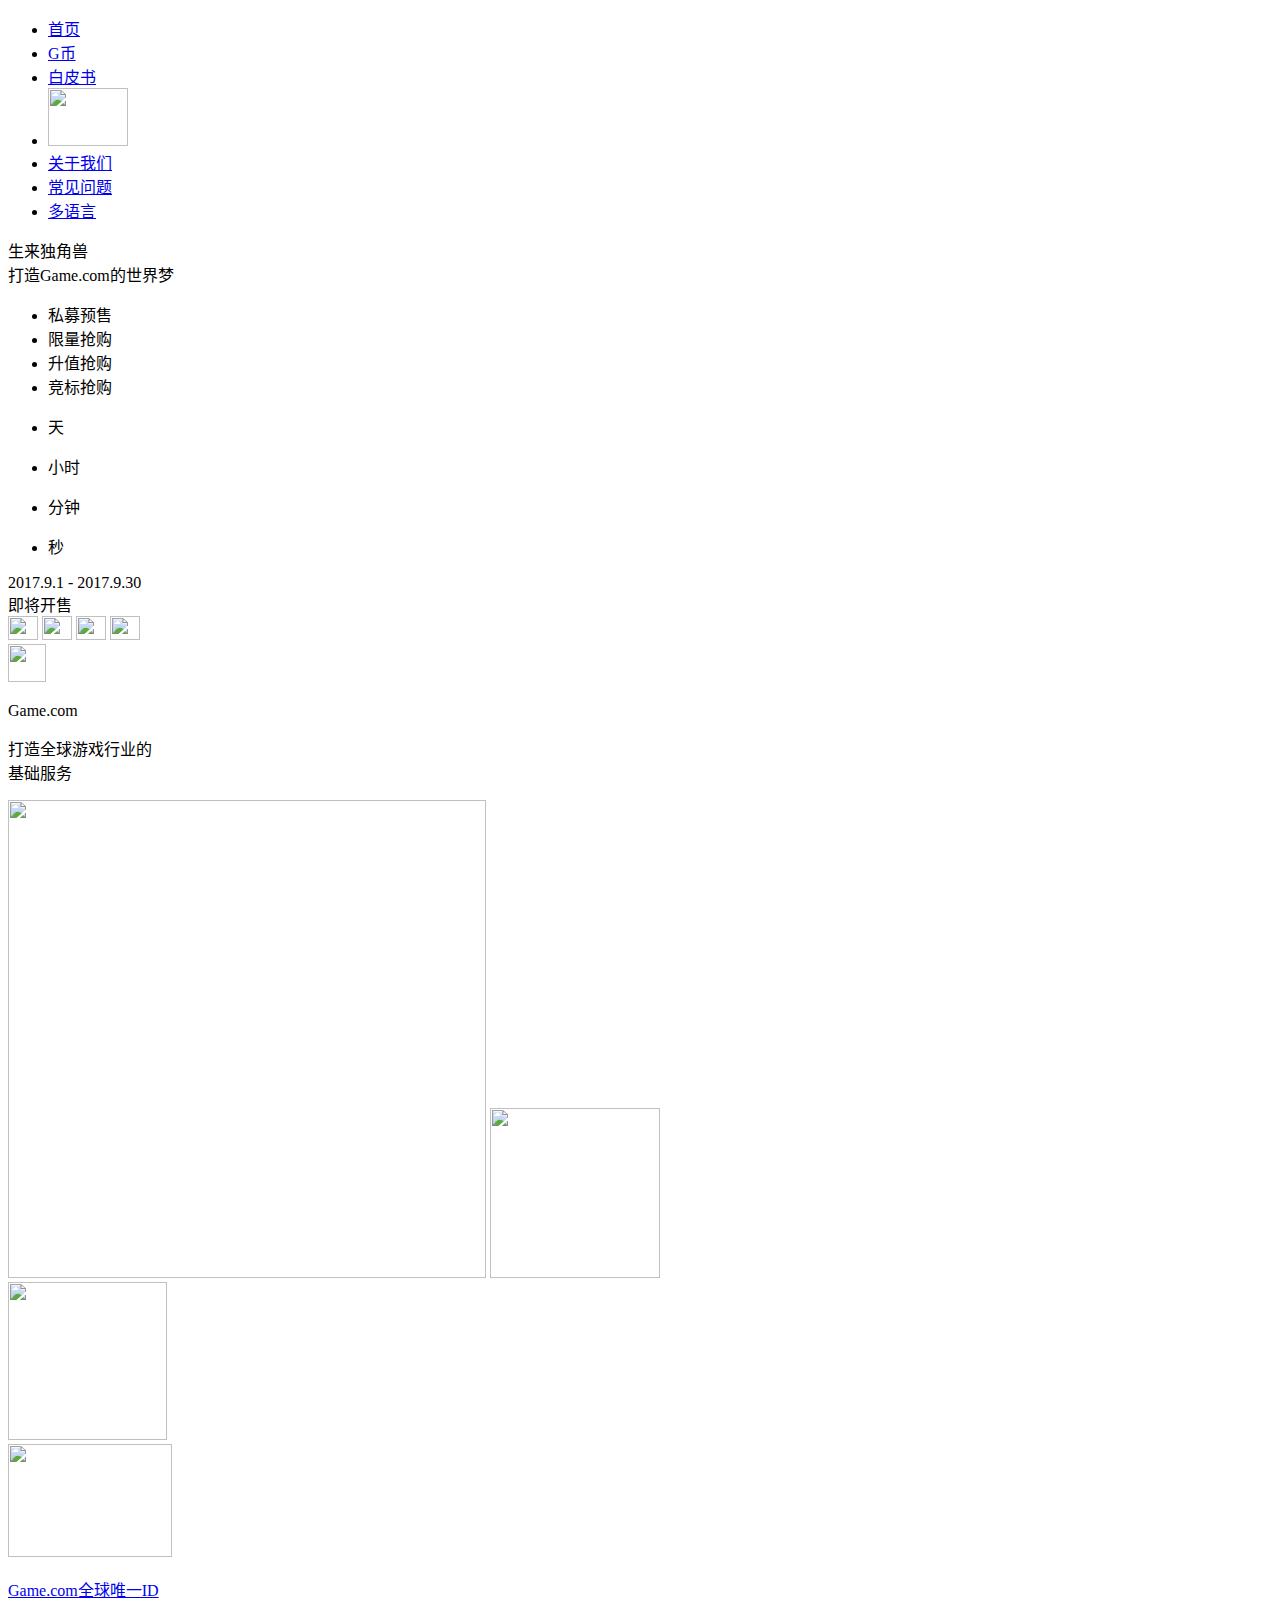
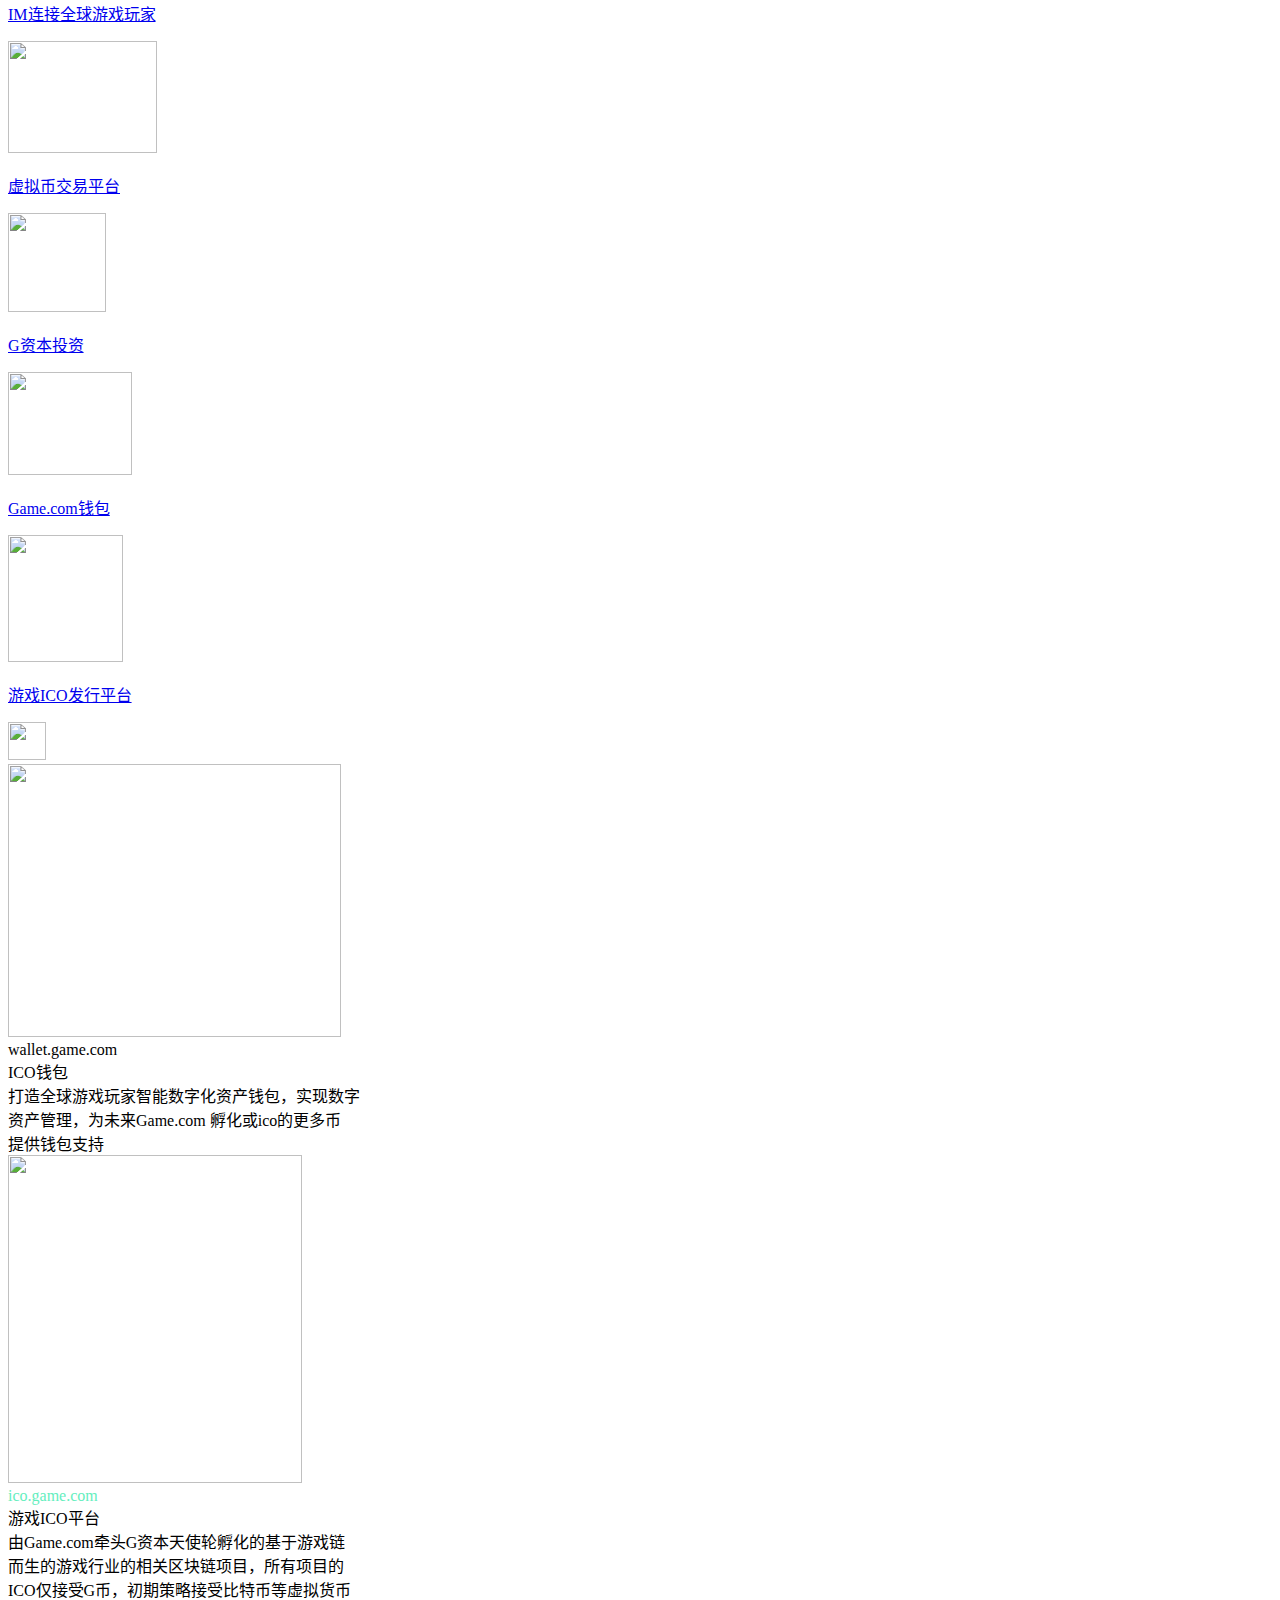
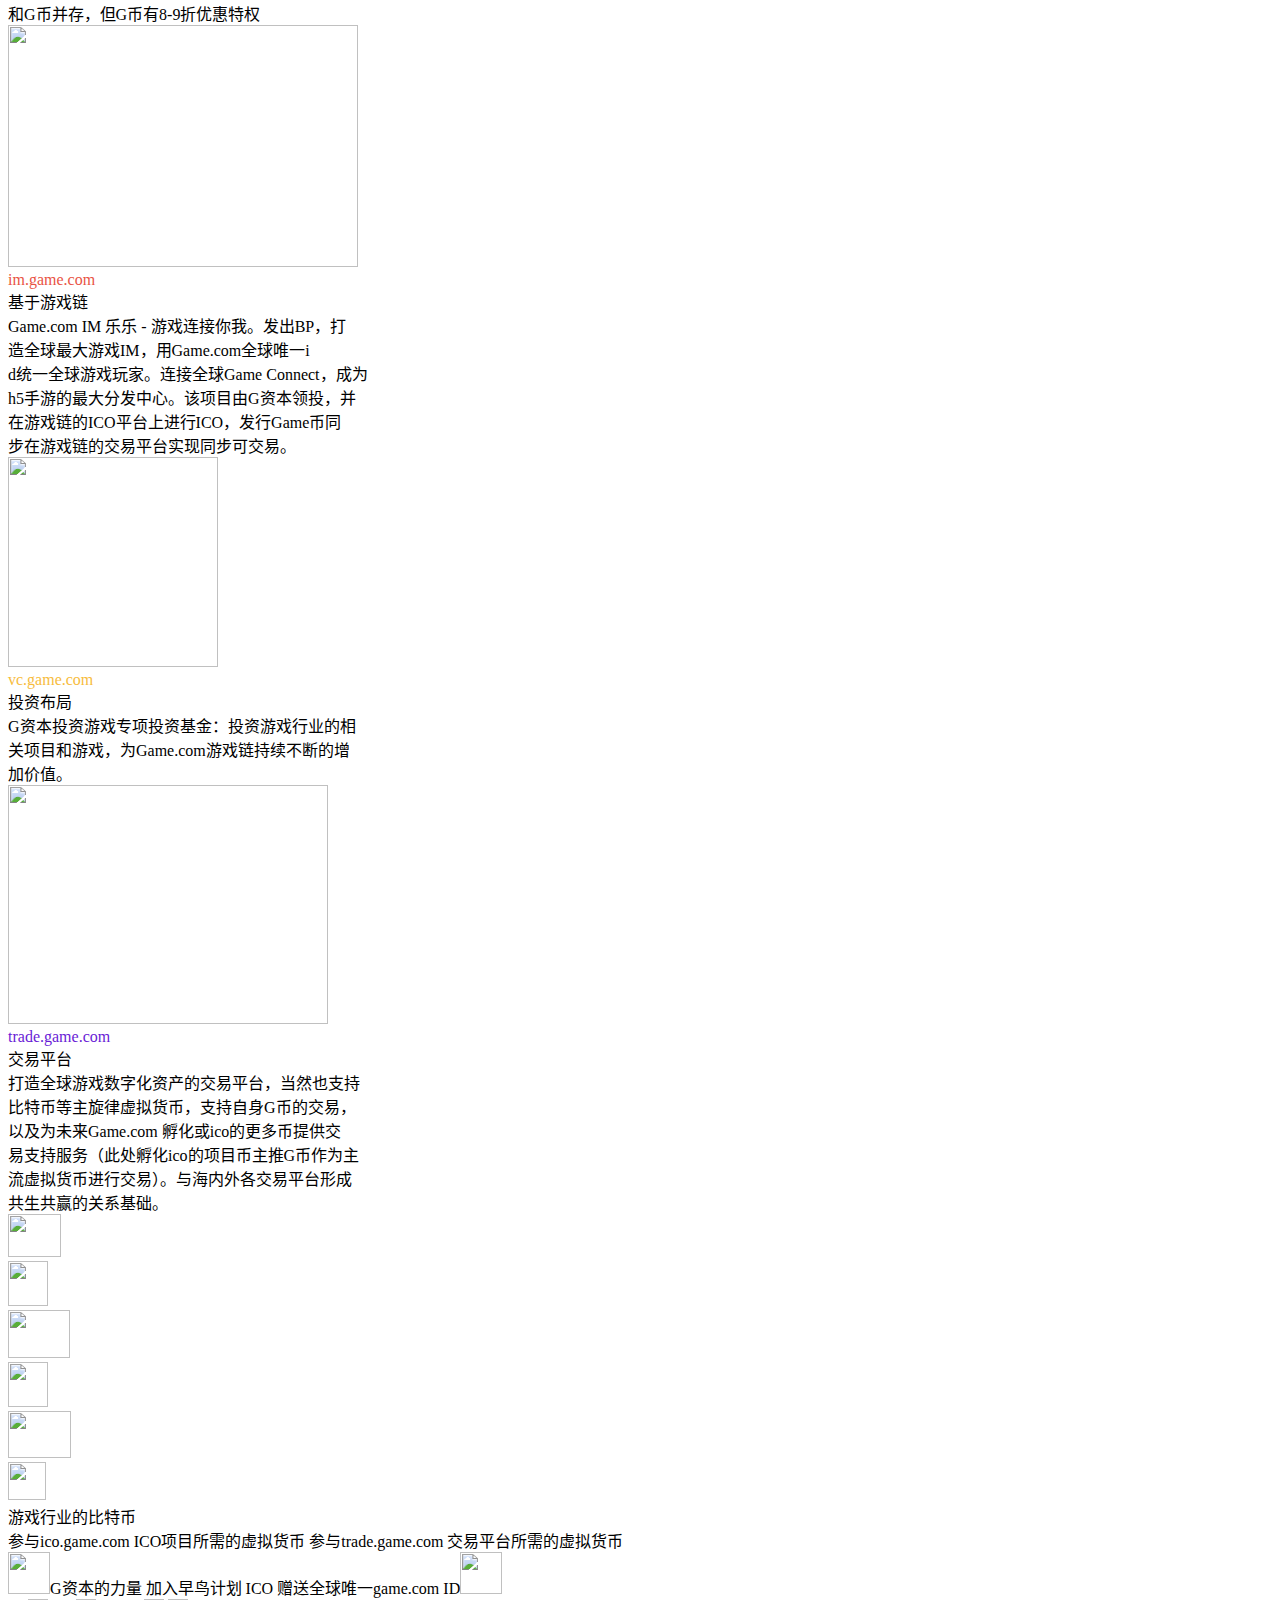
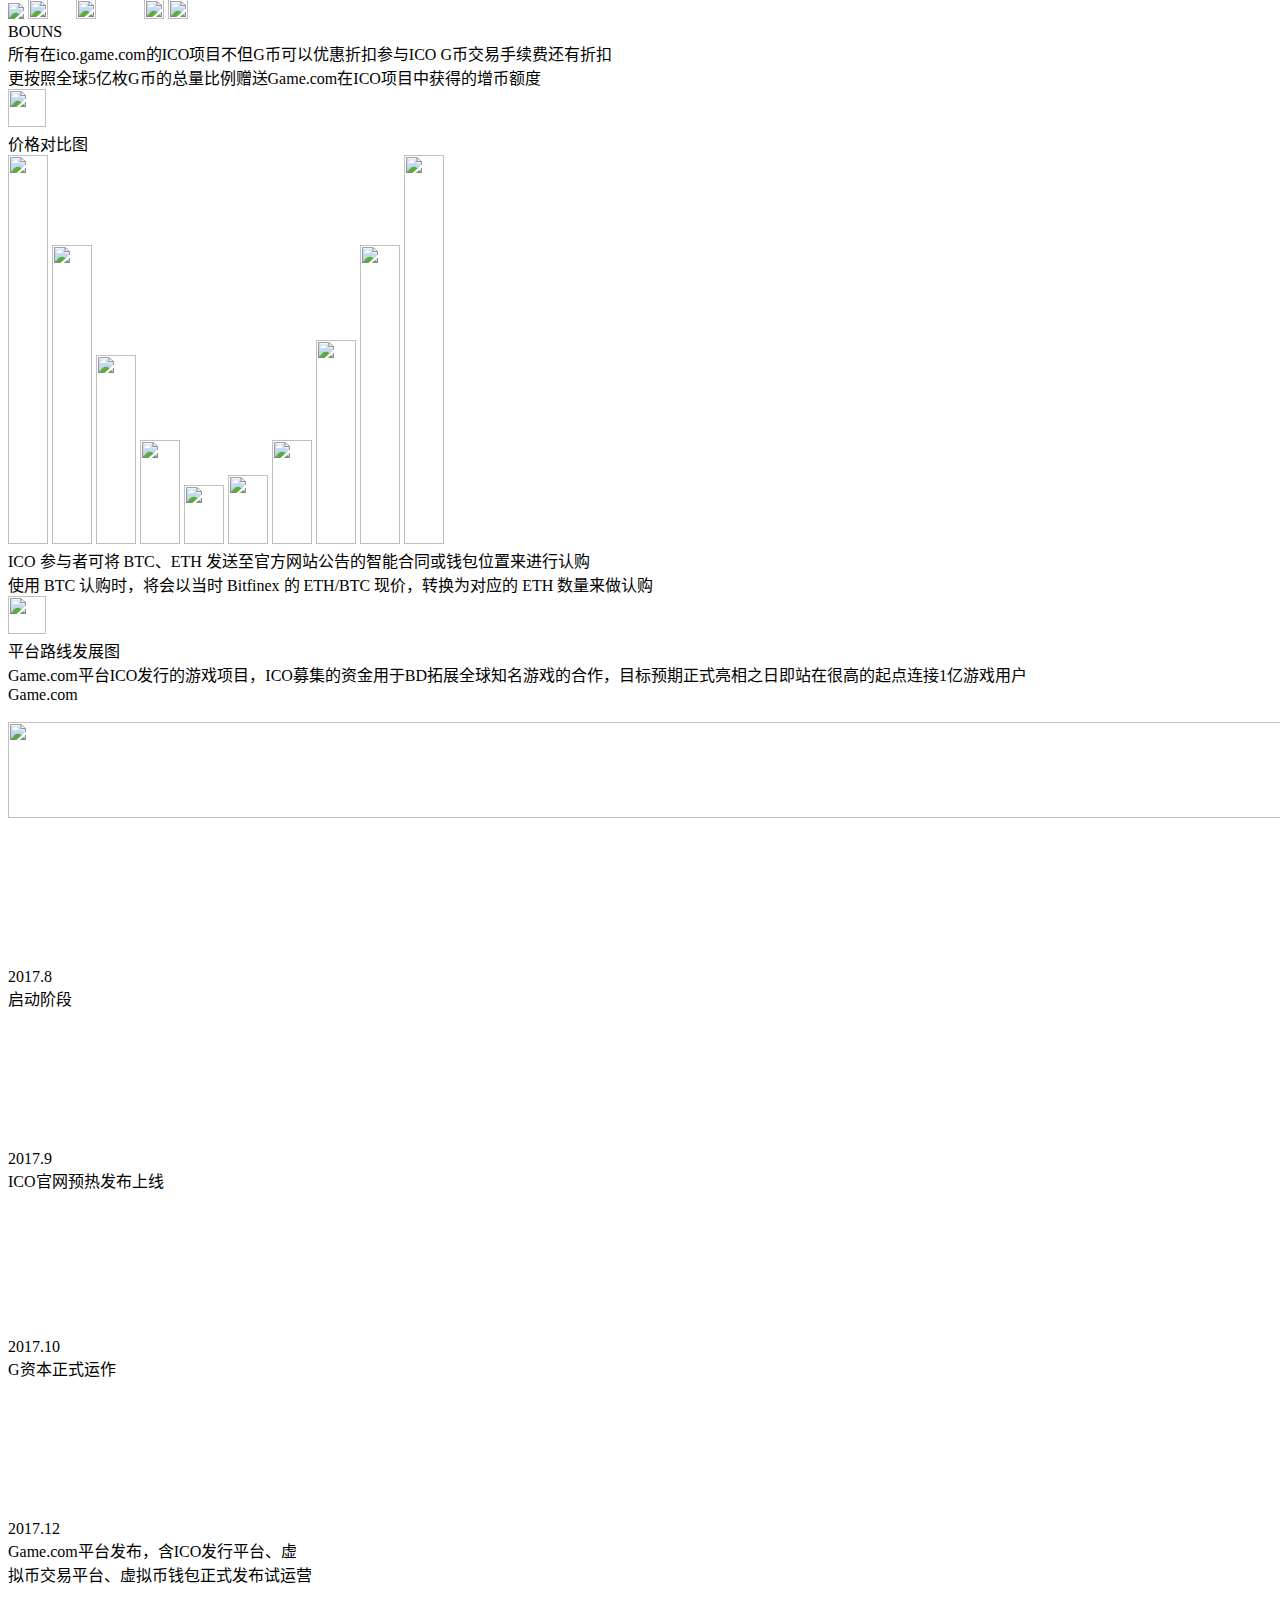
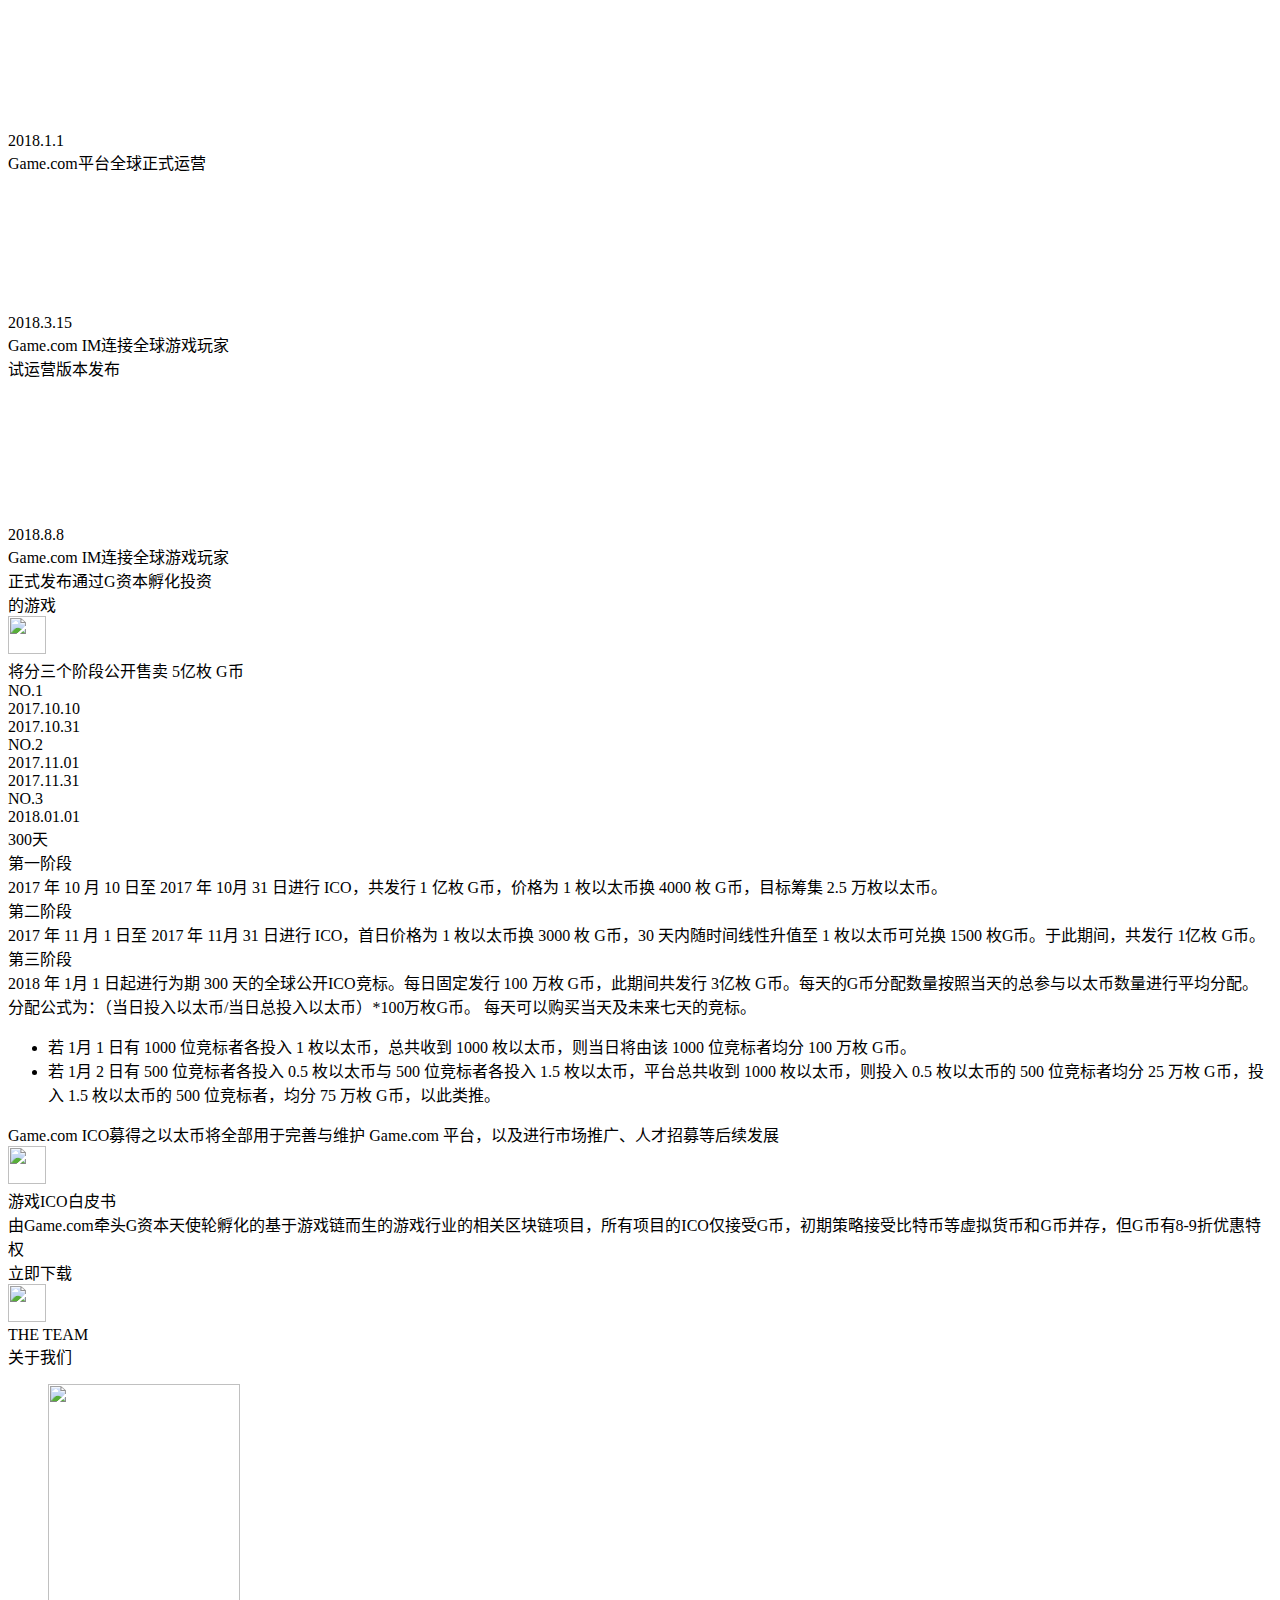
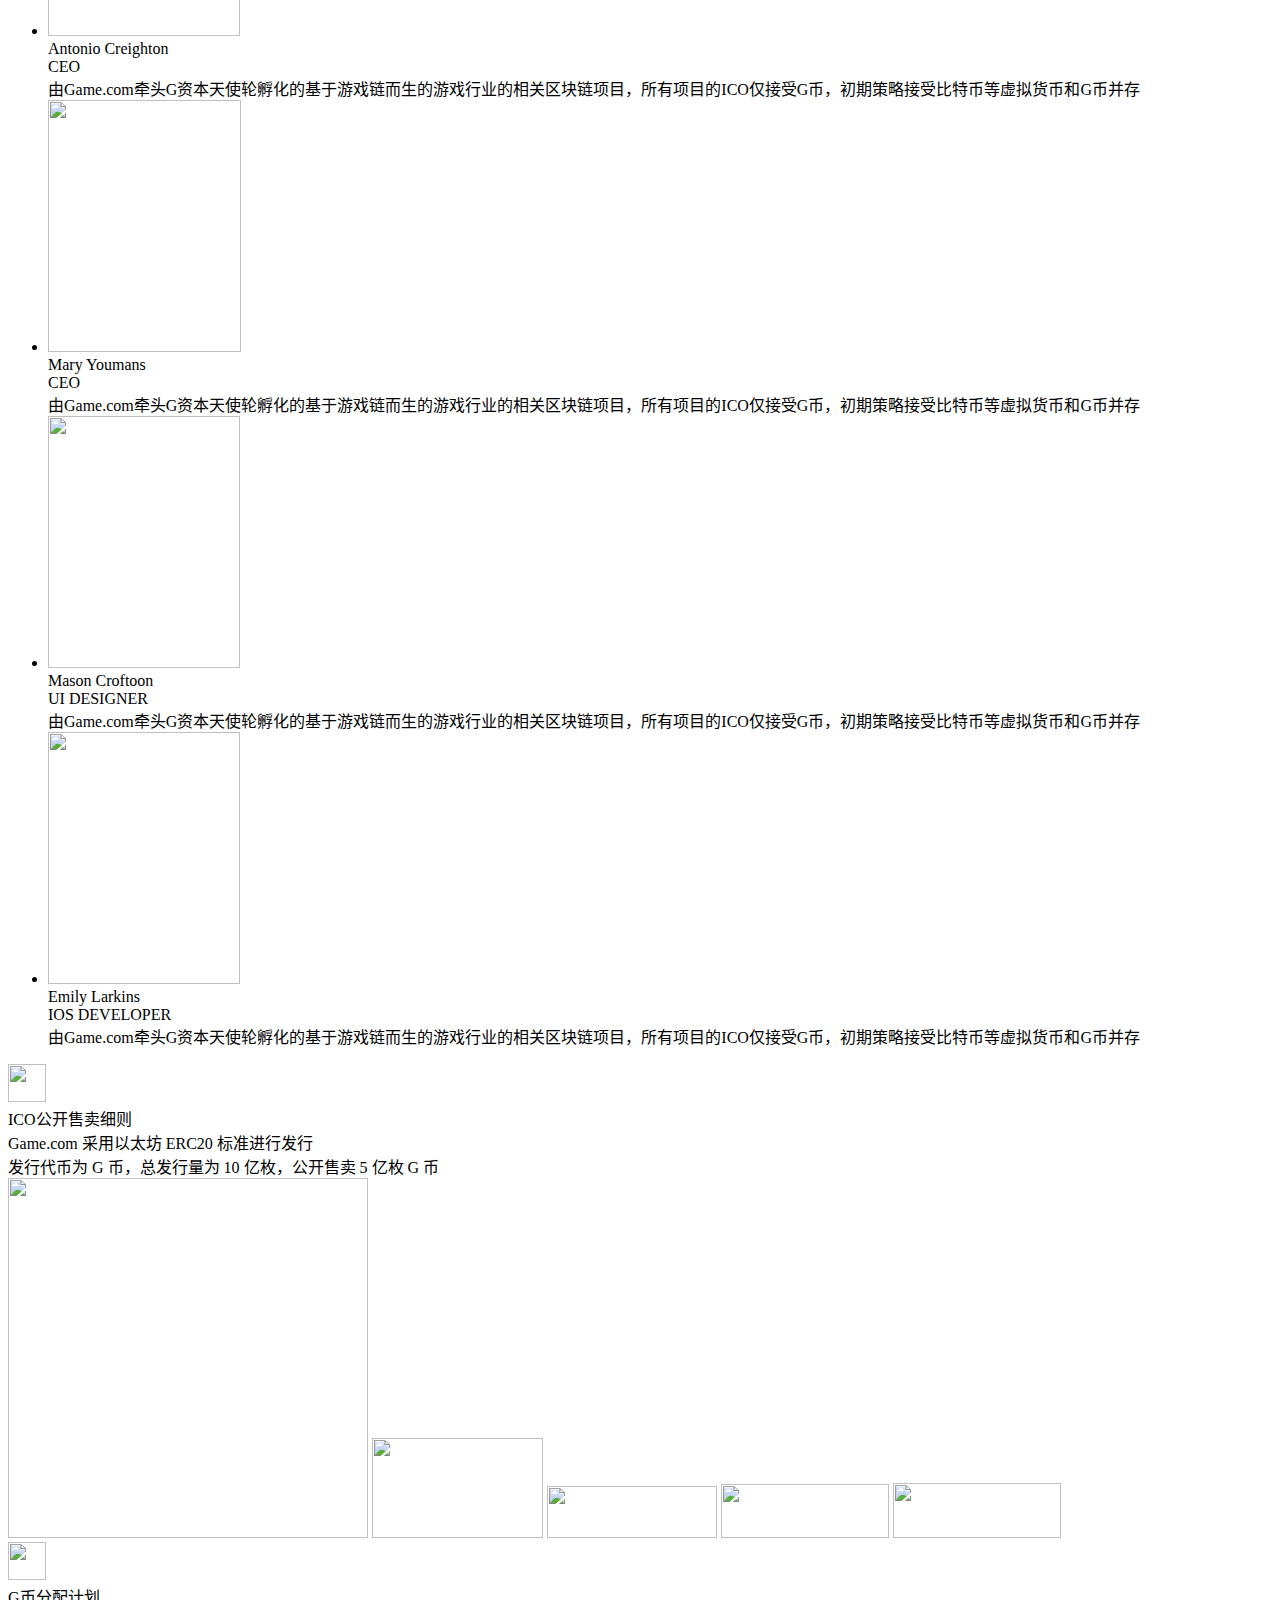
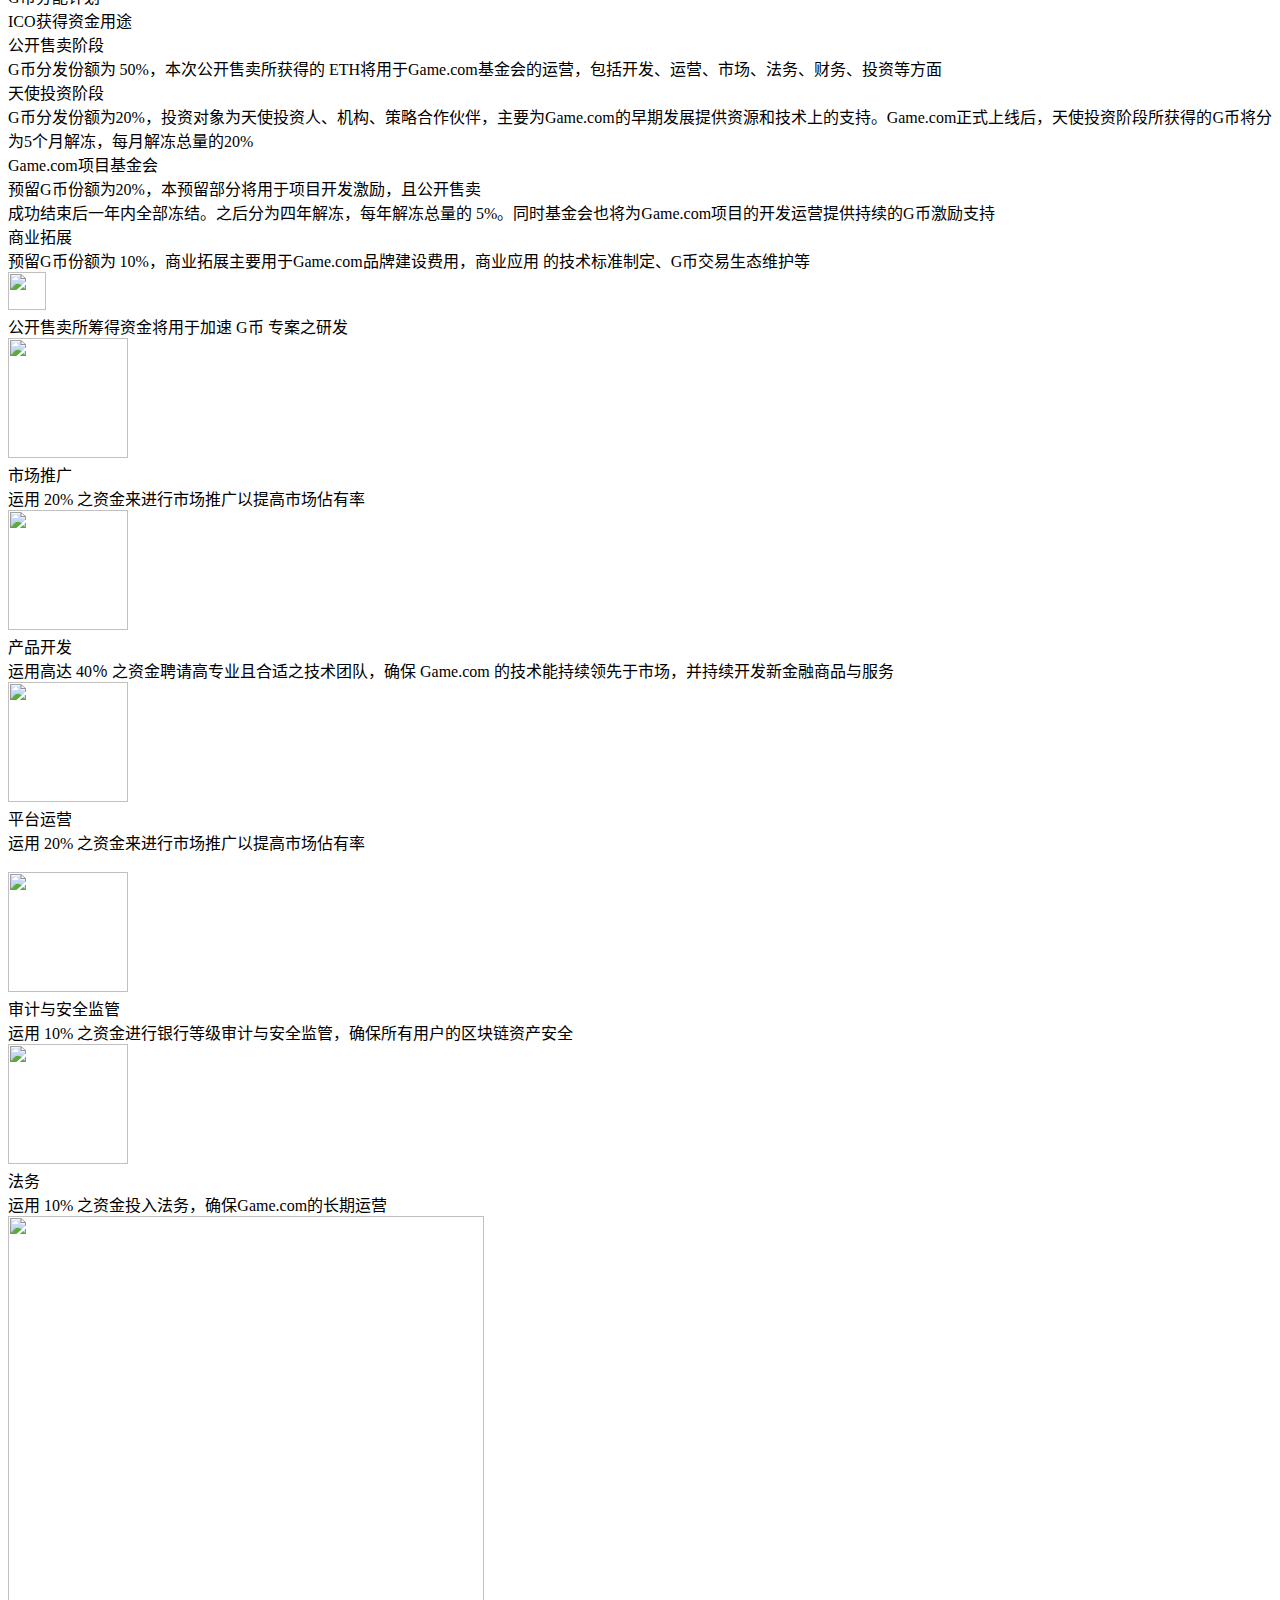
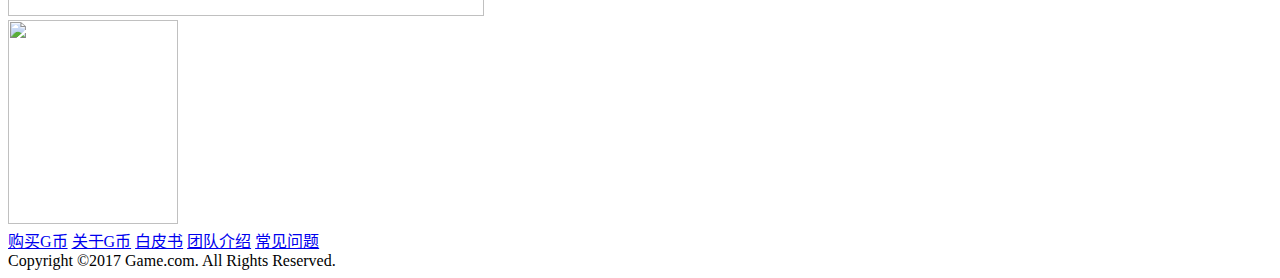
==== commit 07c77db2: "完成倒计时0秒功能;完成高度的自适应;兼容ie;按钮优化;文件加上了版本号" ====
--- a/index.html
+++ b/index.html
@@ -3,27 +3,18 @@
 <head>
     <meta charset="utf-8">
     <title>Game.com</title>
-    <link rel="shortcut icon" href="http://ic.game.com/img/bitbug_favicon.ico" />
+    <link rel="shortcut icon" href="http://ic.game.com/img/bitbug_favicon.ico"/>
     <link rel="stylesheet" href="http://ic.game.com/lib/jquery.fullPage.css">
-    <link rel="stylesheet" href="http://ic.game.com/css/index.css">
+    <link rel="stylesheet" href="http://ic.game.com/css/index_20170831_1447.css">
     <link rel="stylesheet" href="http://ic.game.com/css/edit.css">
     <link rel="stylesheet" href="http://ic.game.com/lib/eff/css/canvasEff.css">
 
 
-
     <script src="http://ic.game.com/lib/jquery.min.js"></script>
 
     <script src="http://ic.game.com/js/jquery-ui-1.10.3.min.js"></script>
 
     <script src="http://ic.game.com/js/jquery.fullPage.min.js"></script>
-
-
-
-
-    <!--特效引用部分-->
-    <script src="http://ic.game.com/lib/eff/js/three.min.js"></script>
-    <script src="http://ic.game.com/lib/eff/js/projector.js"></script>
-    <script src="http://ic.game.com/lib/eff/js/canvas-renderer.js"></script>
 
 </head>
 
@@ -39,7 +30,7 @@
             <li><a href="#page8">白皮书</a></li>
             <li class="logo">
                 <a href="javascript:;" class="clearfix">
-                    <img src="http://ic.game.com/img/index_img/logo.png" height="60" width="68"/>
+                    <img src="http://ic.game.com/img/index_img/logo.png" height="58" width="80"/>
                 </a>
             </li>
             <li><a href="#page9">关于我们</a></li>
@@ -116,36 +107,37 @@
                 <a class="clearfix r6" href="#">
                     <img src="http://ic.game.com/img/index_img/p3/center.png" height="170" width="170"/>
                 </a>
-                <div class="quanS"><img class="qS" src="http://ic.game.com/img/index_img/quanS.png" height="158" width="159"/>
+                <div class="quanS"><img class="qS" src="http://ic.game.com/img/index_img/quanS.png" height="158"
+                                        width="159"/>
                 </div>
             </div>
             <a class="clearfix r1" href="#page3">
-                <img src="http://ic.game.com/img/index_img/p3/game.png" height="113" width="164"/>
+                <img src="http://ic.game.com/img/index_img/logo2/im.png" height="113" width="164"/>
                 <p>
                     Game.com全球唯一ID <br>
                     IM连接全球游戏玩家
                 </p>
             </a>
             <a class="clearfix r2" href="#page3">
-                <img src="http://ic.game.com/img/index_img/p3/cloud.png" height="112" width="149"/>
+                <img src="http://ic.game.com/img/index_img/logo2/trade.png" height="112" width="149"/>
                 <p>
                     虚拟币交易平台
                 </p>
             </a>
             <a class="clearfix r3" href="#page3">
-                <img src="http://ic.game.com/img/index_img/p3/trade.png" height="99" width="98"/>
+                <img src="http://ic.game.com/img/index_img/logo2/vc.png" height="99" width="98"/>
                 <p>
                     G资本投资
                 </p>
             </a>
             <a class="clearfix r4" href="#page3">
-                <img src="http://ic.game.com/img/index_img/p3/wallet.png" height="103" width="124"/>
+                <img src="http://ic.game.com/img/index_img/logo2/wallet.png" height="103" width="124"/>
                 <p>
                     Game.com钱包
                 </p>
             </a>
             <a class="clearfix r5" href="#page3">
-                <img src="http://ic.game.com/img/index_img/p3/platform.png" height="127" width="115"/>
+                <img src="http://ic.game.com/img/index_img/logo2/ico.png" height="127" width="115"/>
                 <p>
                     游戏ICO发行平台
                 </p>
@@ -270,18 +262,18 @@
 
         <div class="list clearfix">
             <div class="wallet des" id="icon_wallet">
-                <img src="http://ic.game.com/img/index_img/logo3/wallet.png" height="43" width="49"/>
+                <img src="http://ic.game.com/img/index_img/logo2/wallet.png" height="43" width="53"/>
             </div>
             <div class="ic" id="icon_ico">
-                <img src="http://ic.game.com/img/index_img/logo3/ico.png" height="45" width="40"/></div>
+                <img src="http://ic.game.com/img/index_img/logo2/ico.png" height="45" width="40"/></div>
             <div class="im" id="icon_im">
-                <img src="http://ic.game.com/img/index_img/logo3/im.png" height="36" width="62"/>
+                <img src="http://ic.game.com/img/index_img/logo2/im.png" height="48" width="62"/>
             </div>
             <div class="vc" id="icon_vc">
-                <img src="http://ic.game.com/img/index_img/logo3/vc.png" height="45" width="40"/>
+                <img src="http://ic.game.com/img/index_img/logo2/vc.png" height="45" width="40"/>
             </div>
             <div class="trade" id="icon_trade">
-                <img src="http://ic.game.com/img/index_img/logo3/trade.png" height="40" width="63"/>
+                <img src="http://ic.game.com/img/index_img/logo2/trade.png" height="47" width="63"/>
             </div>
         </div>
     </div>
@@ -303,7 +295,8 @@
             参与ico.game.com ICO项目所需的虚拟货币 参与trade.game.com 交易平台所需的虚拟货币
         </div>
         <div class="info2">
-            <img src="http://ic.game.com/img/whitepage/yellowDot.png" height="42" width="42"/>G资本的力量 加入早鸟计划 ICO 赠送全球唯一game.com
+            <img src="http://ic.game.com/img/whitepage/yellowDot.png" height="42" width="42"/>G资本的力量 加入早鸟计划 ICO
+            赠送全球唯一game.com
             ID<img src="http://ic.game.com/img/whitepage/yellowDot.png" height="42" width="42"/>
         </div>
         <div class="coin">
@@ -319,9 +312,6 @@
             <img class="b b7" src="http://ic.game.com/img/whitepage/bling/b7.png" height="10" width="10"/>
             <img class="b b8" src="http://ic.game.com/img/whitepage/bling/b8.png" height="20" width="20"/>
             <img class="b b9" src="http://ic.game.com/img/whitepage/bling/b9.png" height="20" width="20"/>
-
-
-
 
 
         </div>
@@ -368,11 +358,11 @@
             ICO 参与者可将 BTC、ETH 发送至官方网站公告的智能合同或钱包位置来进行认购 <br>
             使用 BTC 认购时，将会以当时 Bitfinex 的 ETH/BTC 现价，转换为对应的 ETH 数量来做认购
         </div>
-        <div class="next">
-            <a href="#page6">
-                <img src="http://ic.game.com/img/index_img/next.png" height="38" width="38"/>
-            </a>
-        </div>
+    </div>
+    <div class="next">
+        <a href="#page6">
+            <img src="http://ic.game.com/img/index_img/next.png" height="38" width="38"/>
+        </a>
     </div>
 </div>
 
@@ -518,7 +508,7 @@
                     第一阶段
                 </div>
                 <div class="info">
-                    2017 年 10 月 1 0日至 2017 年 10月 31 日进行 ICO，共发行 1亿枚 G币，价格为 1 枚以太币换 4000 枚 G币，目标筹集2.5万枚以太币。
+                    2017 年 10 月 10 日至 2017 年 10月 31 日进行 ICO，共发行 1 亿枚 G币，价格为 1 枚以太币换 4000 枚 G币，目标筹集 2.5 万枚以太币。
                 </div>
             </div>
             <div class="text clearfix t2">
@@ -526,7 +516,8 @@
                     第二阶段
                 </div>
                 <div class="info">
-                    2017 年 11 月 1 日至 2017 年 11月 31 日进行 ICO，首日价格为 1 枚以太币换 3000 枚 G币，30 天内随时间线性升值至 1 枚以太币可兑换 1500 枚G币。于此期间，共发行 1亿枚 G币。
+                    2017 年 11 月 1 日至 2017 年 11月 31 日进行 ICO，首日价格为 1 枚以太币换 3000 枚 G币，30 天内随时间线性升值至 1 枚以太币可兑换 1500
+                    枚G币。于此期间，共发行 1亿枚 G币。
                 </div>
             </div>
             <div class="text clearfix t3">
@@ -540,7 +531,9 @@
                 <div class="li">
                     <ul>
                         <li>若 1月 1 日有 1000 位竞标者各投入 1 枚以太币，总共收到 1000 枚以太币，则当日将由该 1000 位竞标者均分 100 万枚 G币。</li>
-                        <li>若 1月 2 日有 500 位竞标者各投入 0.5 枚以太币与 500 位竞标者各投入 1.5 枚以太币，平台总共收到 1000 枚以太币，则投入 0.5 枚以太币的 500 位竞标者均分 25 万枚 G币，投入 1.5 枚以太币的 500 位竞标者，均分 75 万枚 G币，以此类推。</li>
+                        <li>若 1月 2 日有 500 位竞标者各投入 0.5 枚以太币与 500 位竞标者各投入 1.5 枚以太币，平台总共收到 1000 枚以太币，则投入 0.5 枚以太币的 500
+                            位竞标者均分 25 万枚 G币，投入 1.5 枚以太币的 500 位竞标者，均分 75 万枚 G币，以此类推。
+                        </li>
                     </ul>
                 </div>
             </div>
@@ -591,7 +584,7 @@
             <ul class="clearfix">
                 <li>
                     <div class="i1">
-                        <img src="http://ic.game.com/img/whitepage/m1.png" height="252" width="192"/>
+                        <img src="http://ic.game.com/img/whitepage/m1.jpg" height="252" width="192"/>
                     </div>
                     <div class="i2">
                         Antonio Creighton
@@ -605,7 +598,7 @@
                 </li>
                 <li>
                     <div class="i1">
-                        <img src="http://ic.game.com/img/whitepage/m2.png" height="252" width="193"/>
+                        <img src="http://ic.game.com/img/whitepage/m2.jpg" height="252" width="193"/>
                     </div>
                     <div class="i2">
                         Mary Youmans
@@ -619,7 +612,7 @@
                 </li>
                 <li>
                     <div class="i1">
-                        <img src="http://ic.game.com/img/whitepage/m3.png" height="252" width="192"/>
+                        <img src="http://ic.game.com/img/whitepage/m3.jpg" height="252" width="192"/>
                     </div>
                     <div class="i2">
                         Mason Croftoon
@@ -633,7 +626,7 @@
                 </li>
                 <li>
                     <div class="i1">
-                        <img src="http://ic.game.com/img/whitepage/m4.png" height="252" width="192"/>
+                        <img src="http://ic.game.com/img/whitepage/m4.jpg" height="252" width="192"/>
                     </div>
                     <div class="i2">
                         Emily Larkins
@@ -820,6 +813,12 @@
 </div>
 
 
+<!--特效引用部分-->
+<script src="http://ic.game.com/lib/eff/js/three.min.js"></script>
+<script src="http://ic.game.com/lib/eff/js/projector.js"></script>
+<script src="http://ic.game.com/lib/eff/js/canvas-renderer.js"></script>
+
+
 <script src="http://ic.game.com/lib/eff/js/3d-lines-animation.js"></script>
 <script src="http://ic.game.com/lib/eff/js/color.js"></script>
 
@@ -830,24 +829,25 @@
         var only6 = 1;
         var only10 = 1;
         $.fn.fullpage({
-            anchors: ['page1', 'page2', 'page3', 'page4', 'page5', "page6", "page7", "page8", "page9", "page10", "page11","page12"],
-            navigation : true,
-            normalScrollElements : "#section11 .wa",
-            lpFlag : 0,
+            anchors: ['page1', 'page2', 'page3', 'page4', 'page5', "page6", "page7", "page8", "page9", "page10", "page11", "page12"],
+            navigation: true,
+            normalScrollElements: "#section11 .wa",
+            lpFlag: 0,
             afterLoad: function (anchorLink, index) {
                 if (index == 5) {
                     var $imgs = $(".tc img");
                     // 这里写滑动之后的特效
-                    if(only5) {
+                    if (only5) {
                         $imgs.each(function (index, item) {
                             item.style.bottom = -item.height + "px";
                             setTimeout(function () {
-                                $(item).animate({bottom:0},700)
-                            },index * 30)
+                                $(item).animate({bottom: 0}, 700)
+                            }, index * 30)
                         });
                         only5 = 0;
                     }
-                };
+                }
+
                 if (index == 6) {
                     var $wl = $(".wl");
                     var $st1 = $(".route .st1");
@@ -857,8 +857,8 @@
                     var $st5 = $(".route .st5");
                     var $st6 = $(".route .st6");
                     var $st7 = $(".route .st7");
-                    if(only6) {
-                        $wl.animate({width:"100%"},1500,"linear",function () {
+                    if (only6) {
+                        $wl.animate({width: "100%"}, 1500, "linear", function () {
                             $st1.fadeIn(300)
                                 .next().delay(500).fadeIn(300)
                                 .next().delay(1000).fadeIn(300)
@@ -869,56 +869,106 @@
                         });
                         only6 = 0;
                     }
-                };
+                }
+
                 if (index == 10) {
-                    if(only10) {
+                    if (only10) {
                         $("#section9 .t1").fadeIn(300)
                             .next().delay(500).fadeIn(300)
                             .next().delay(1000).fadeIn(300)
                             .next().delay(1500).fadeIn(300);
 
 
-
-
                         only10 = 0;
                     }
-                };
+                }
+
                 if (index == 12) {
                     $.fn.fullpage.lpFlag = 0;
-                    $("#section11").on("mousewheel", function() {
-                        if($("#section11 .container1 ").scrollTop() > 0) {
+                    $("#section11").on("mousewheel DOMMouseScroll", function (e) {
+                        if ((e.detail < 0 || e.originalEvent.deltaY < 0) && $("#section11 .container1 ").scrollTop() === 0) {
+                            location.href = "#page11";
+                        }
+                        if ($("#section11 .container1 ").scrollTop() > 0) {
                             $.fn.fullpage.lpFlag = 1;
                         }
-                        if($.fn.fullpage.lpFlag) {
-                            if($("#section11 .container1 ").scrollTop() === 0) {
+                        if ($.fn.fullpage.lpFlag) {
+                            if ($("#section11 .container1 ").scrollTop() === 0) {
                                 location.href = "#page11";
                             }
                         }
                     });
-                };
+                }
+
             },
             onLeave: function (index, direction) {
-                if( index == 12 ) {
+                if (index == 12) {
                     $.fn.fullpage.lpFlag = 0;
                 }
             }
         });
     });
 
+
 </script>
-<script src="http://ic.game.com/js/texiao.js"></script>
-
-
+<script src="http://ic.game.com/js/texiao_20170831_1447.js"></script>
 
 
 <script>
     reset();
     window.onresize = reset;
     function reset() {
-        if($(window).height() < 721) {
+        var ch = $(window).height();
+        if (ch < 600) {
             $(".next").hide();
-        }else {
+            reset(600);
+        } else if (ch < 700) {
+            $(".next").hide();
+            reset(ch);
+        } else if (ch < 750) {
             $(".next").show();
+            $(".next").css({top: "93%"});
+
+            reset(700);
+        }
+        else {
+            $(".next").show();
+            $(".next").css({top: 750 * 0.93 + "px"});
+
+            reset(700);
+        }
+        function reset(ch) {
+            // 第一页
+            $("#section0 .canvas-content  >p").css({"margin-top": (ch - 600) / 100 * 30 + "px"});
+            $("#section0 .buy").css({"margin-top": (ch - 600) / 100 * 24 + 30 + "px"});
+            // 第二页
+            $("#section1 .round").css({"top": (ch - 600) / 100 * 20 + 75 + "px"});
+            $("#section1 .p2-t").css({"top": (ch - 600) / 100 * 41 + 230 + "px"});
+            // 第三页
+            $("#section2 .w").css({"margin-top": -55 + ( ch - 600 ) / 100 * 55 + "px"});
+            // 第四页
+            $("#section3 .w").css({"margin-top": (ch - 600) / 100 * 20 - 40 + "px"});
+            // 第五页
+            $("#section4 .w").css({"margin-top": (ch - 600) / 100 * 50 - 70 + "px"});
+            // 第六页
+            $("#section5 .w").css({"margin-bottom": 30 - ( ch - 600 ) / 100 * 30 + "px"});
+            $("#section5 .route").css({"top": (ch - 600) / 100 * 60 + 300 + "px"});
+            // 第七页
+            $("#section6 .w").css({"margin-top": (ch - 600) / 100 * 40 - 75 + "px"});
+            // 第八页
+            $("#section7 .w").css({"margin-top": (ch - 600) / 100 * 45 + "px"});
+            // 第九页
+            $("#section8 .w").css({"margin-top": (ch - 600) / 100 * 50 - 50 + "px"});
+            $("#section8 .info1").css({"top": -(ch - 600) / 100 * 19 + 60 + "px"});
+            $("#section8 .info2").css({"top": -(ch - 600) / 100 * 17 + 90 + "px"});
+            // 第10页
+            $("#section9 .info").css({"top": (ch - 600) / 100 * 57 + 70 + "px"});
+            $("#section9 .info1").css({"top": (ch - 600) / 100 * 25 + "px"});
+            $("#section9 .info2").css({"top": (ch - 600) / 100 * 92 + 150 + "px"});
+            $("#section9 .info3").css({"top": (ch - 600) / 100 * 72 + 550 + "px"});
+            // 第11页
+            $("#section10 .info1").css({"top": (ch - 600) / 100 * 45 + 15 + "px"});
+            $("#section10 .info2").css({"top": (ch - 600) / 100 * 80 + 160 + "px"});
         }
     }
 </script>
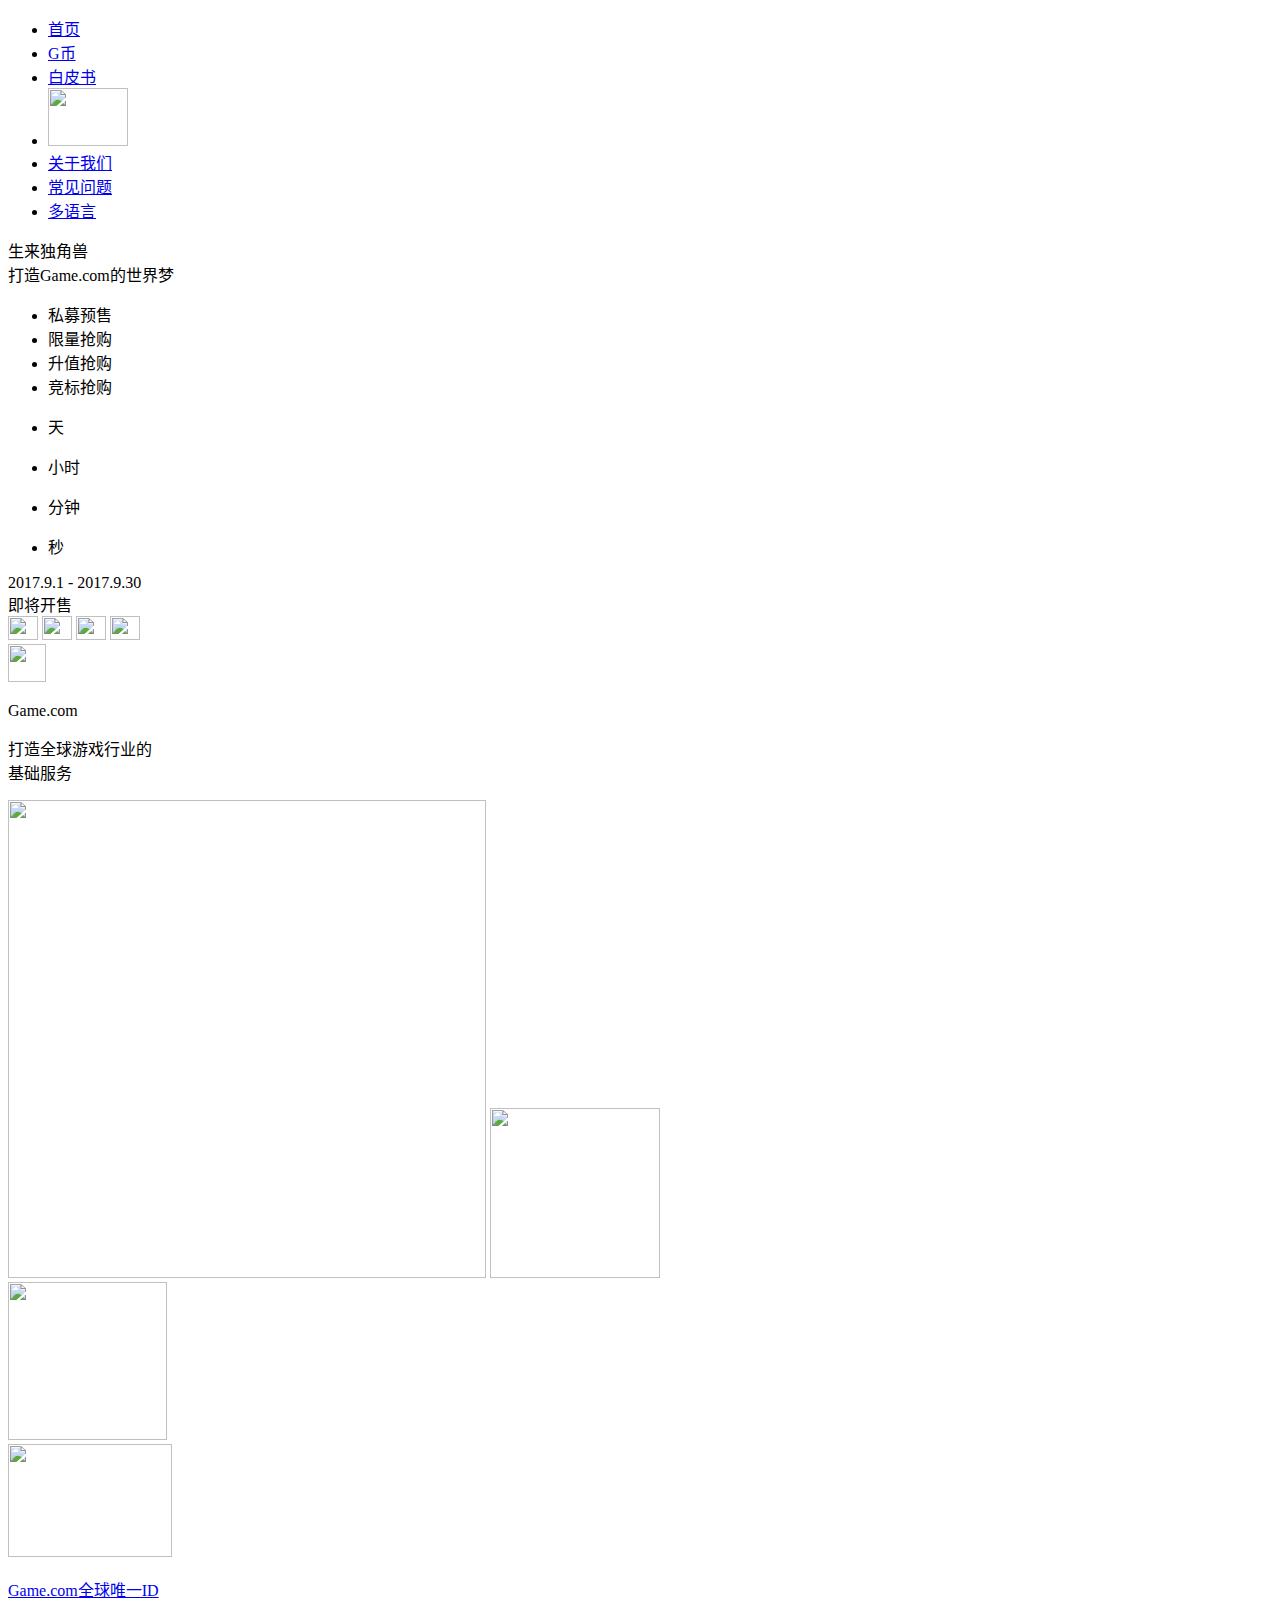
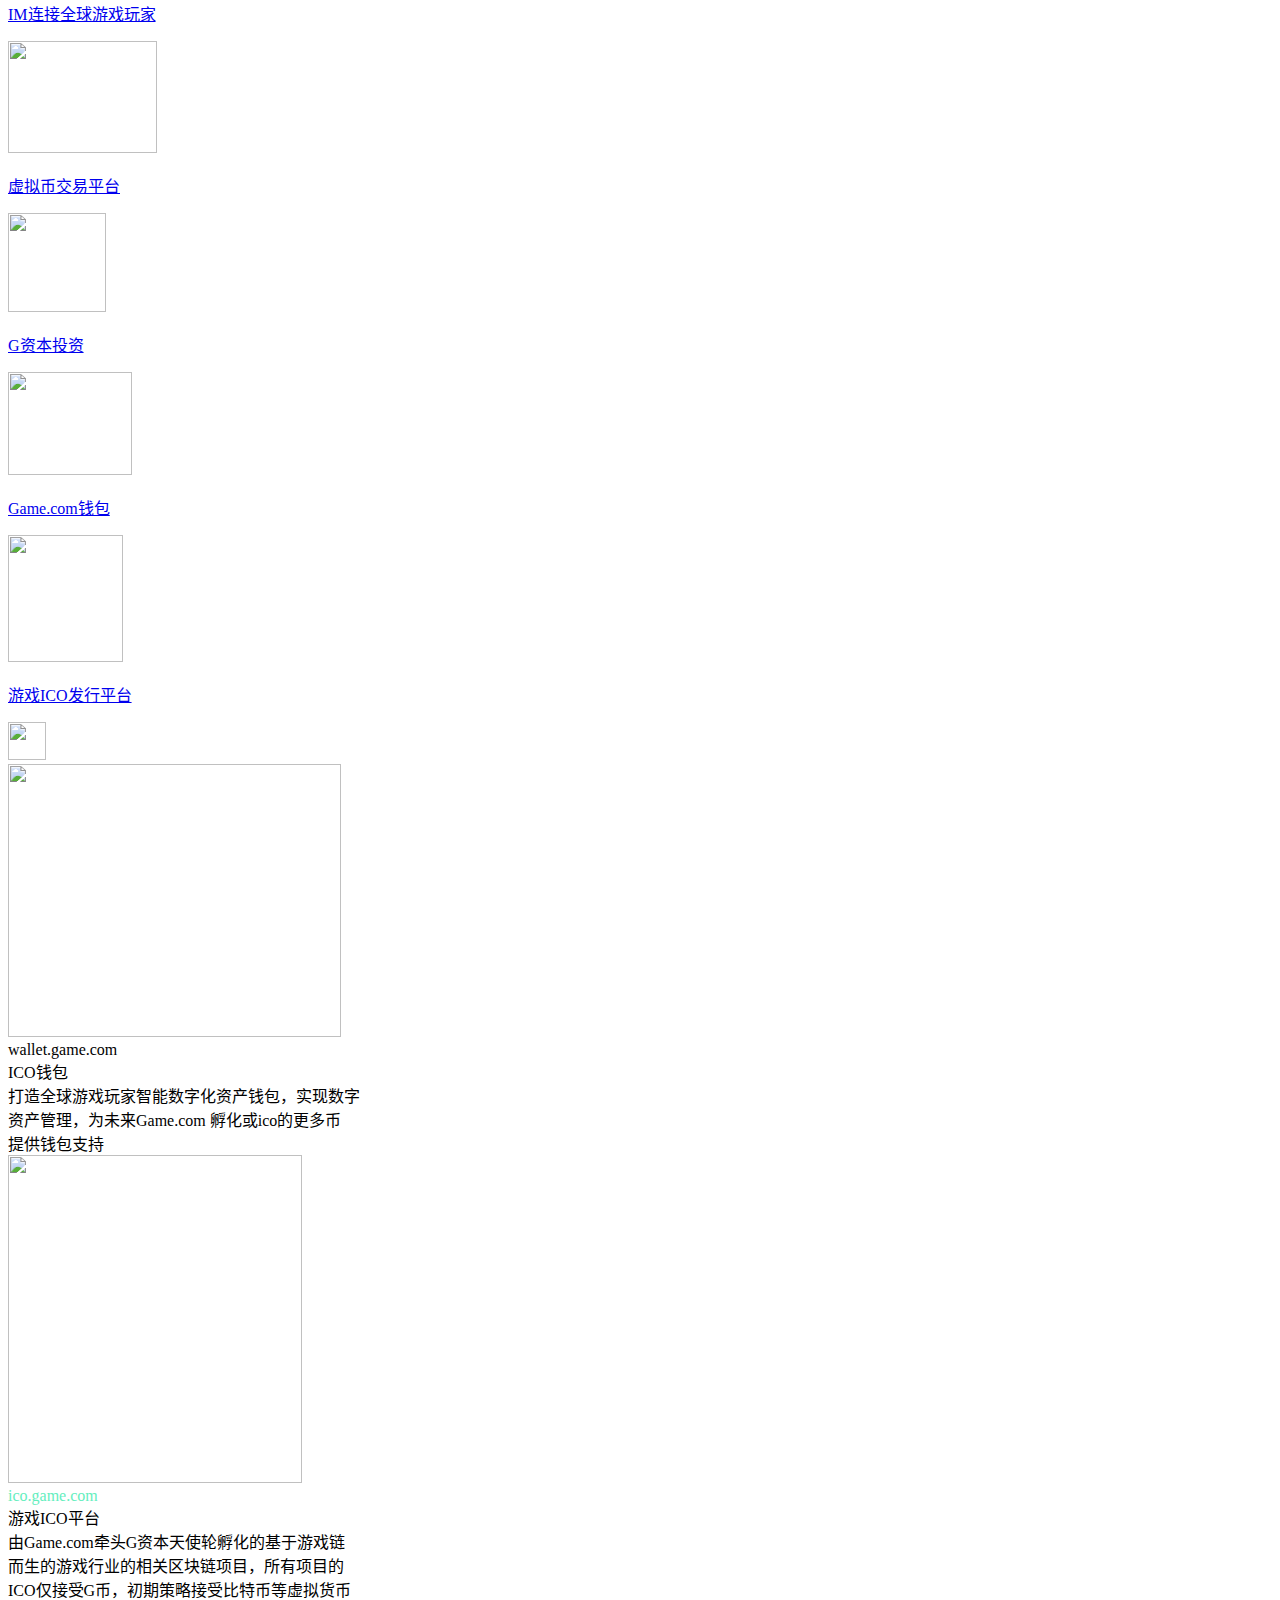
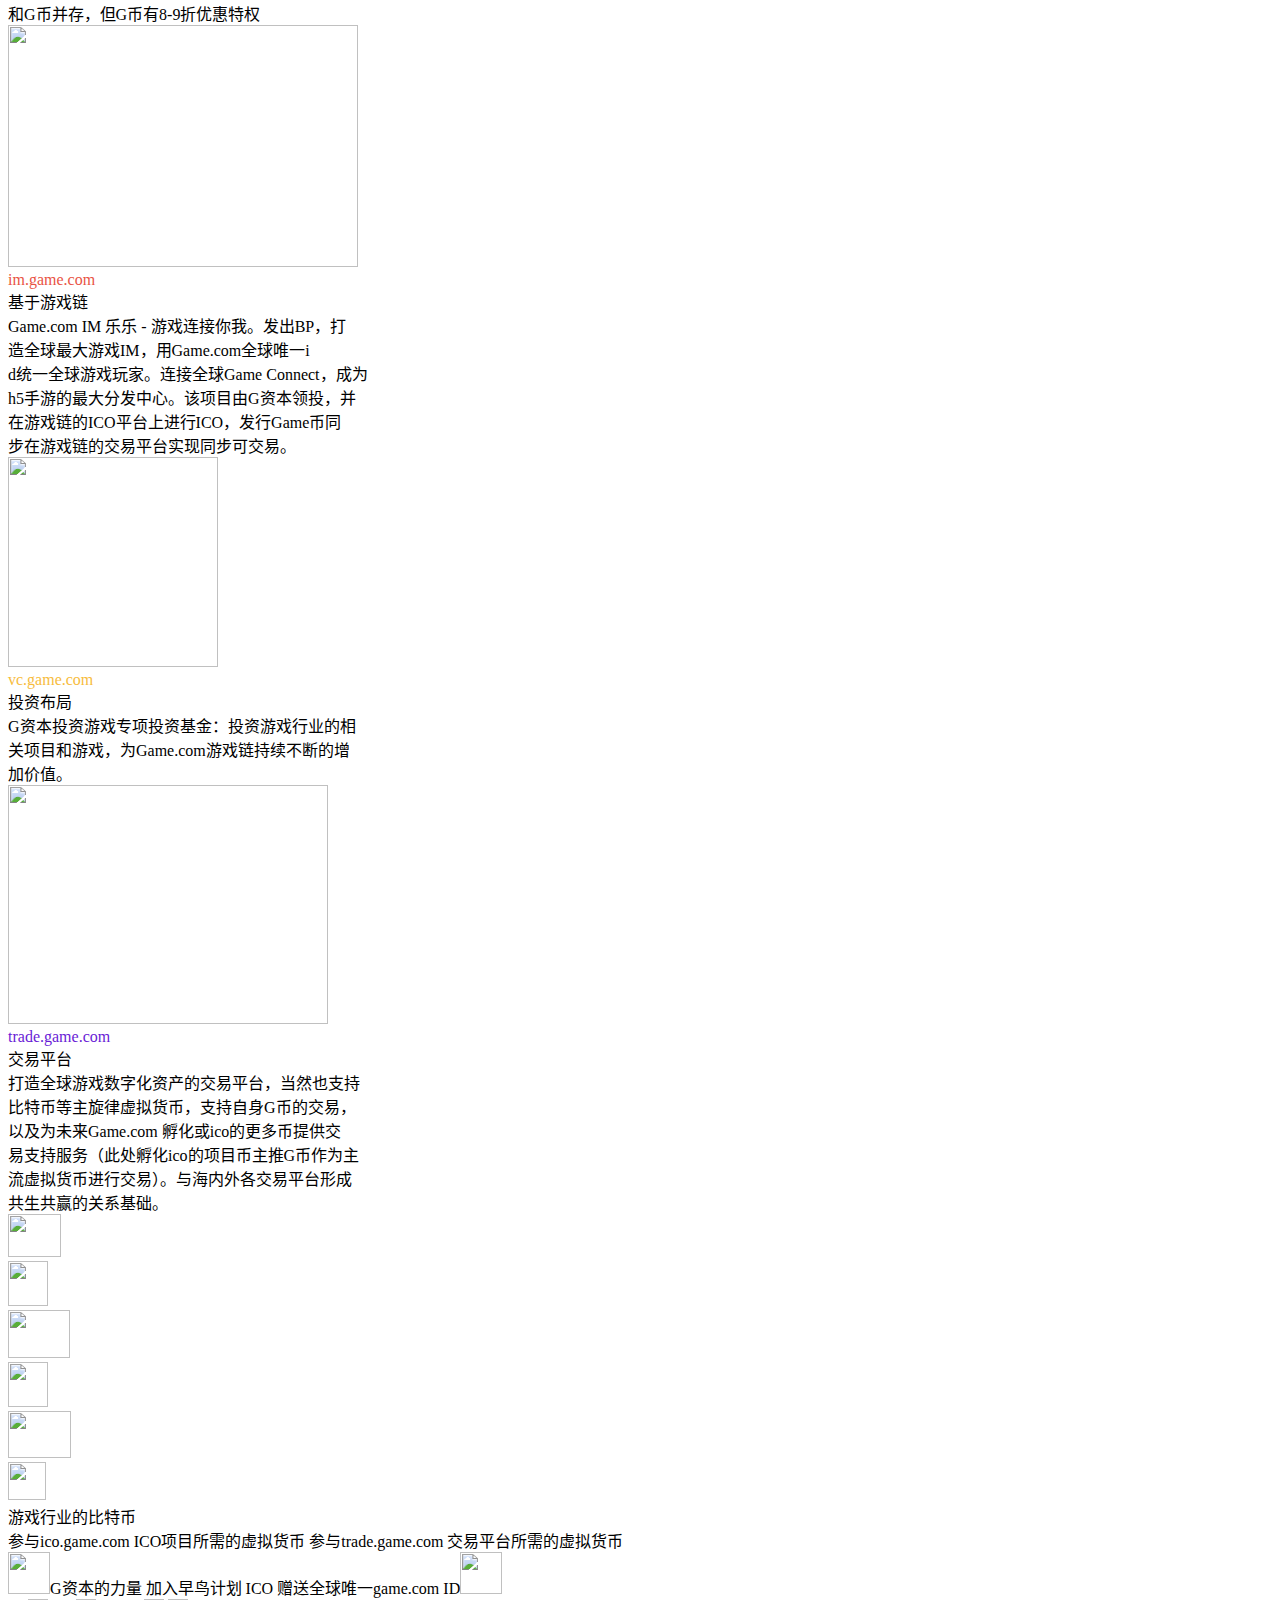
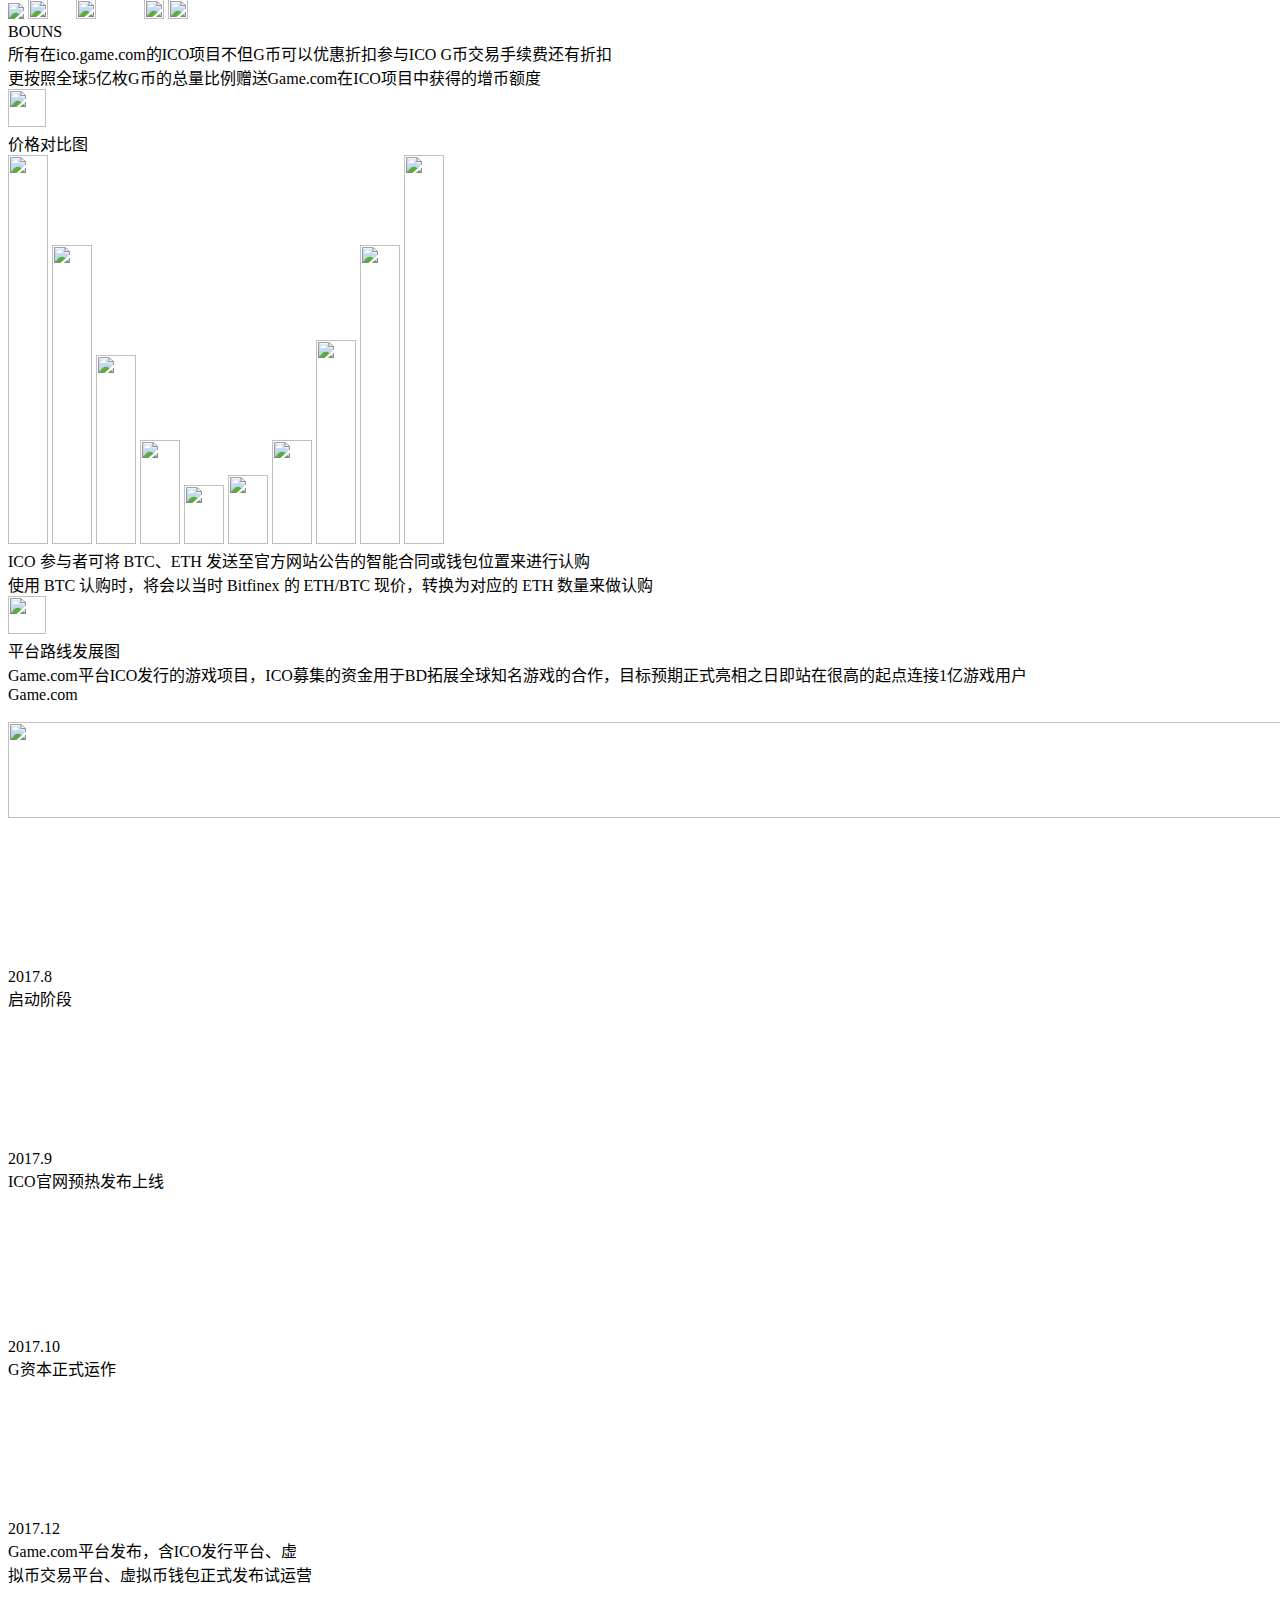
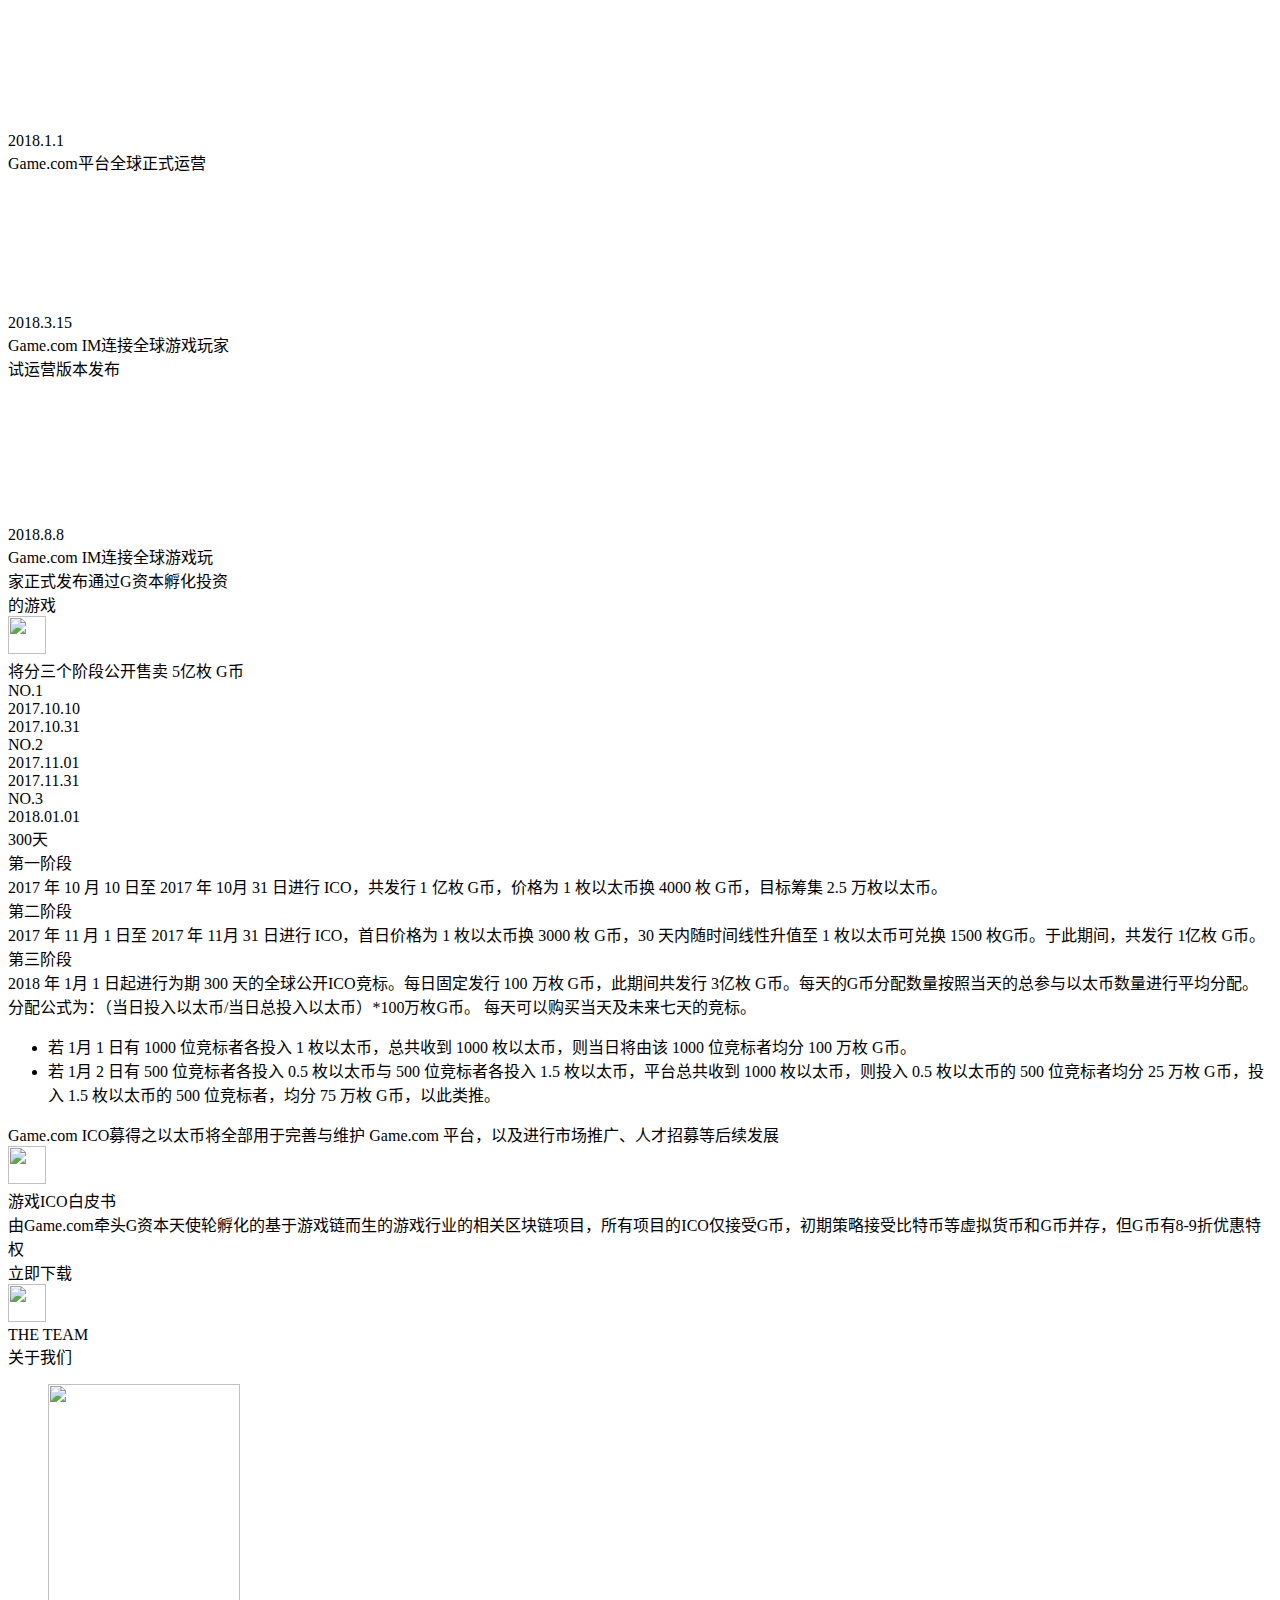
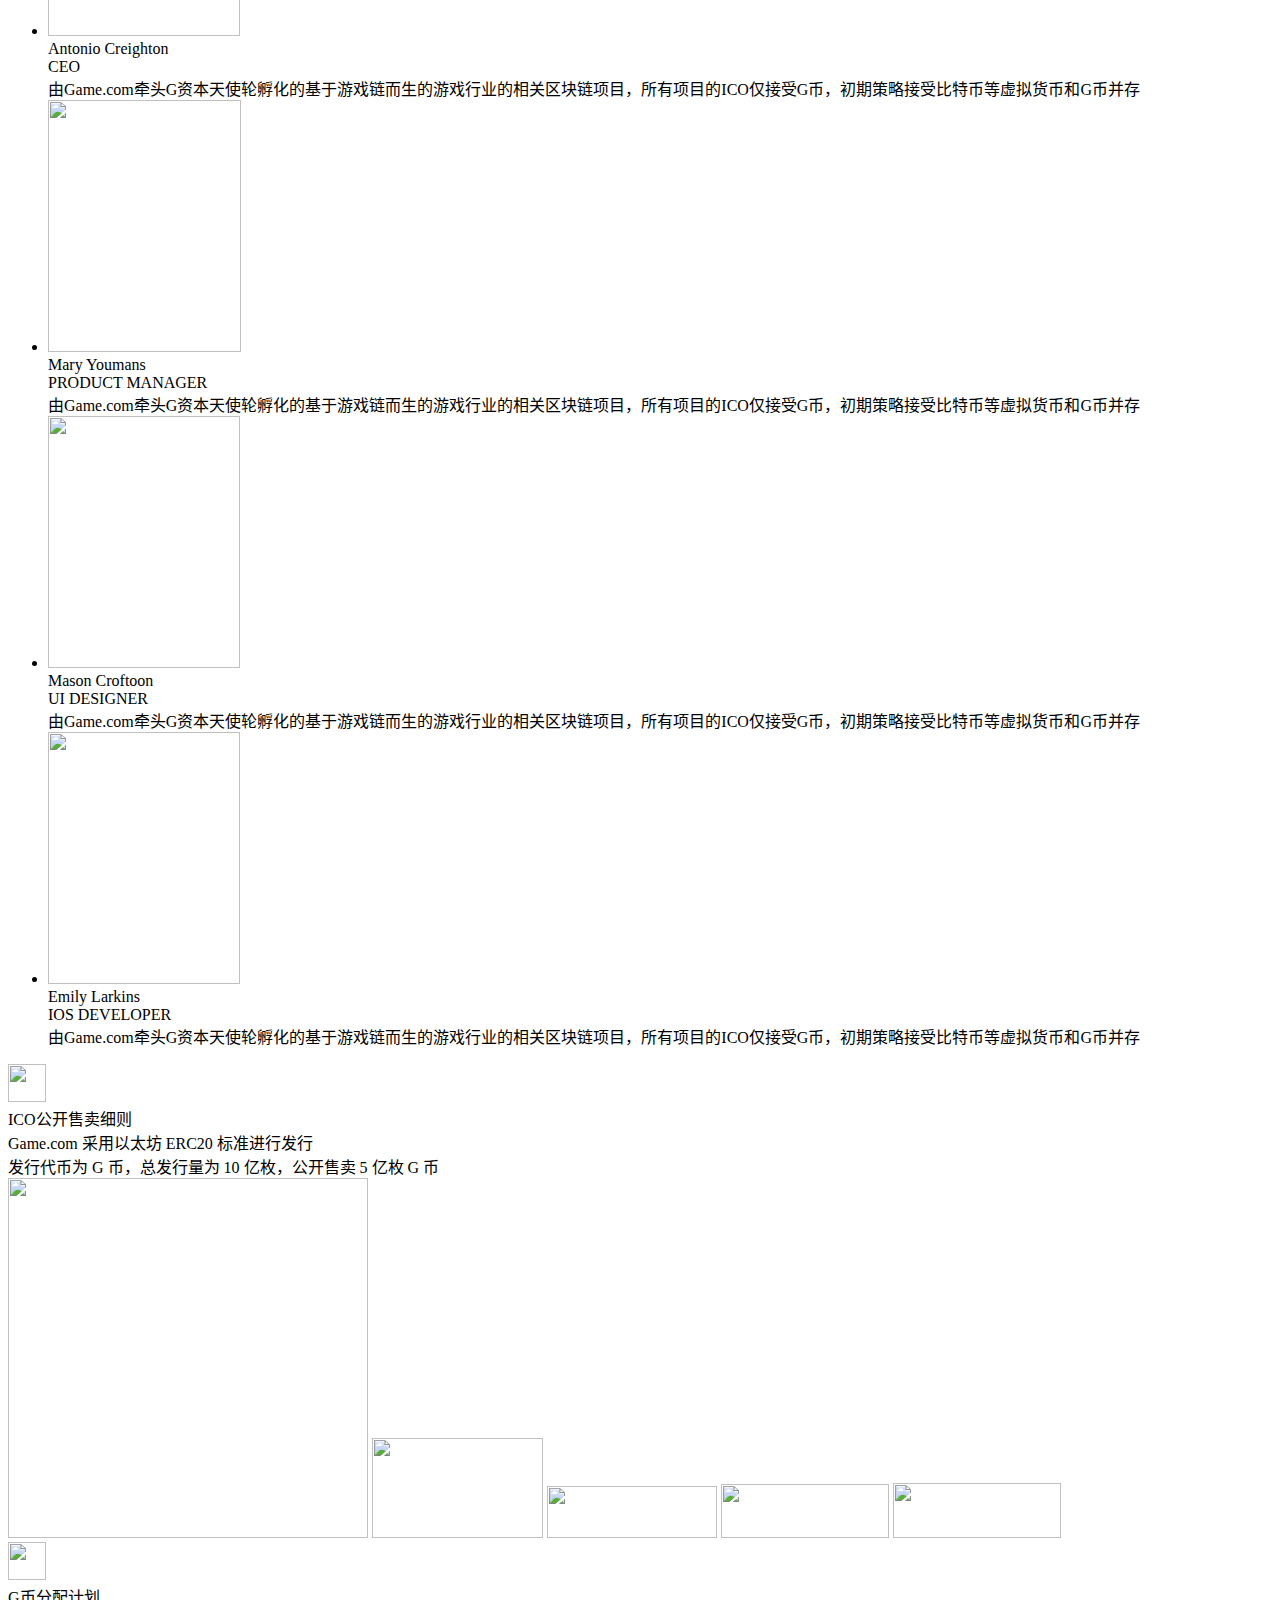
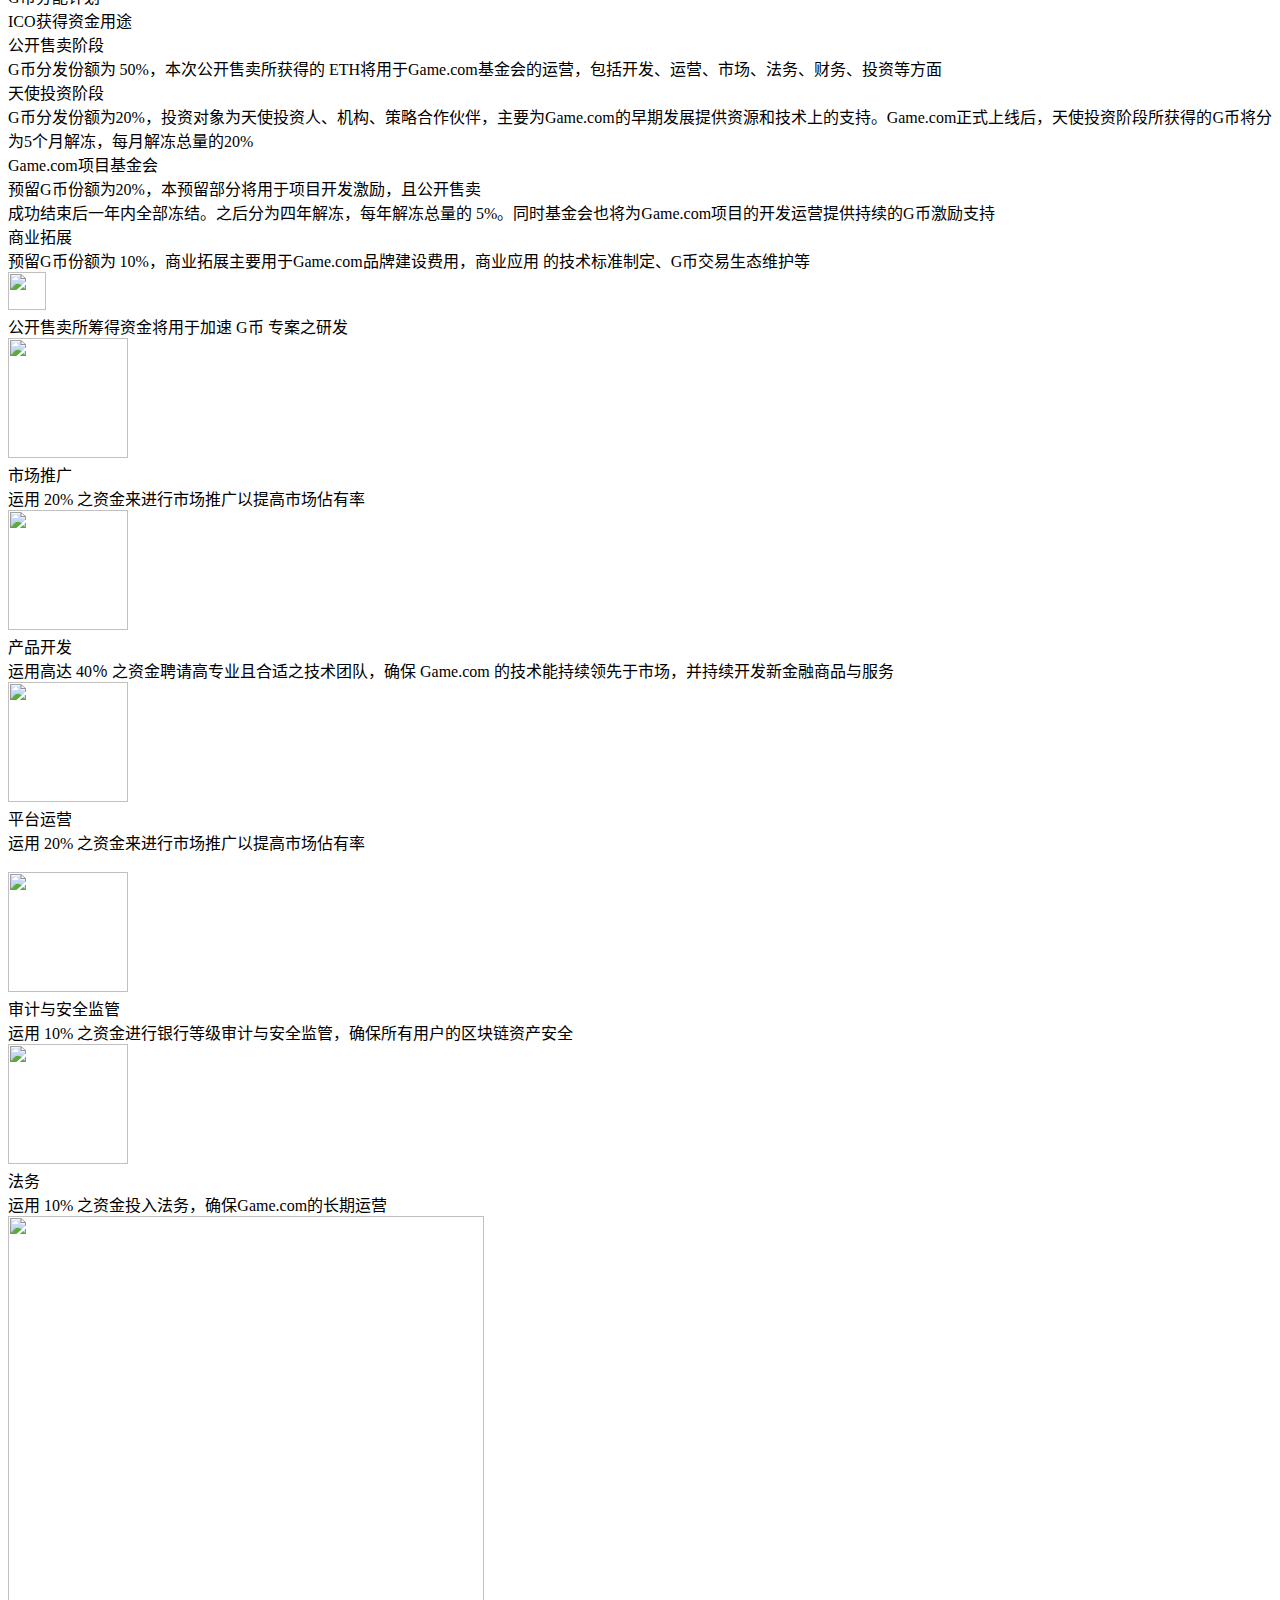
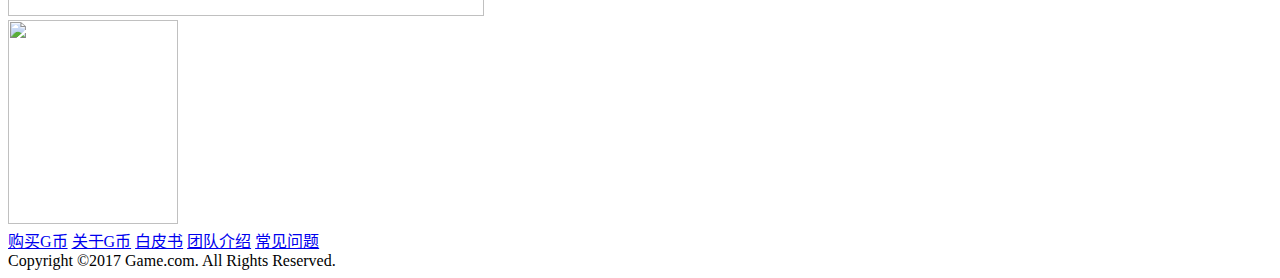
==== commit 88503f37: "样式及其他需求" ====
--- a/index.html
+++ b/index.html
@@ -5,8 +5,8 @@
     <title>Game.com</title>
     <link rel="shortcut icon" href="http://ic.game.com/img/bitbug_favicon.ico"/>
     <link rel="stylesheet" href="http://ic.game.com/lib/jquery.fullPage.css">
-    <link rel="stylesheet" href="http://ic.game.com/css/index_20170831_1447.css">
-    <link rel="stylesheet" href="http://ic.game.com/css/edit.css">
+    <link rel="stylesheet" href="http://ic.game.com/css/index_20170901_1700.css">
+    <link rel="stylesheet" href="http://ic.game.com/css/edit_20170901_1700.css">
     <link rel="stylesheet" href="http://ic.game.com/lib/eff/css/canvasEff.css">
 
 
@@ -26,7 +26,7 @@
 
         <ul class="clearfix nav1">
             <li><a href="javascript:;">首页</a></li>
-            <li><a href="#page3">G币</a></li>
+            <li><a href="#page4">G币</a></li>
             <li><a href="#page8">白皮书</a></li>
             <li class="logo">
                 <a href="javascript:;" class="clearfix">
@@ -448,8 +448,8 @@
                 2018.8.8
             </div>
             <div class="info2">
-                Game.com IM连接全球游戏玩家 <br>
-                正式发布通过G资本孵化投资 <br>
+                Game.com IM连接全球游戏玩 <br>
+                家正式发布通过G资本孵化投资 <br>
                 的游戏
             </div>
         </div>
@@ -604,7 +604,7 @@
                         Mary Youmans
                     </div>
                     <div class="i3">
-                        CEO
+                        PRODUCT MANAGER
                     </div>
                     <div class="i4">
                         由Game.com牵头G资本天使轮孵化的基于游戏链而生的游戏行业的相关区块链项目，所有项目的ICO仅接受G币，初期策略接受比特币等虚拟货币和G币并存
@@ -820,7 +820,8 @@
 
 
 <script src="http://ic.game.com/lib/eff/js/3d-lines-animation.js"></script>
-<script src="http://ic.game.com/lib/eff/js/color.js"></script>
+<script src="http://ic.game.com/lib/eff/js/color_20170901_1700.js"></script>
+
 
 <script>
 
@@ -833,6 +834,7 @@
             navigation: true,
             normalScrollElements: "#section11 .wa",
             lpFlag: 0,
+            navigationTooltips: ["首页", "生态链", "生态链介绍", "G币介绍", "价格趋势", "发展路线", "售卖阶段", "白皮书", "团队介绍", "售卖细则", "资金用途", "资金用途"],
             afterLoad: function (anchorLink, index) {
                 if (index == 5) {
                     var $imgs = $(".tc img");
@@ -900,6 +902,12 @@
                     });
                 }
 
+                if (index != 8 && index != 9 && index != 10 && index != 11 && index != 12 ) {
+                    $("#fullPage-nav").removeClass("wp");
+                } else {
+                    $("#fullPage-nav").addClass("wp");
+                }
+
             },
             onLeave: function (index, direction) {
                 if (index == 12) {
@@ -911,12 +919,13 @@
 
 
 </script>
-<script src="http://ic.game.com/js/texiao_20170831_1447.js"></script>
+<script src="http://ic.game.com/js/texiao_20170901_1700.js"></script>
 
 
 <script>
     reset();
     window.onresize = reset;
+
     function reset() {
         var ch = $(window).height();
         if (ch < 600) {
@@ -937,6 +946,7 @@
 
             reset(700);
         }
+
         function reset(ch) {
             // 第一页
             $("#section0 .canvas-content  >p").css({"margin-top": (ch - 600) / 100 * 30 + "px"});
@@ -945,22 +955,48 @@
             $("#section1 .round").css({"top": (ch - 600) / 100 * 20 + 75 + "px"});
             $("#section1 .p2-t").css({"top": (ch - 600) / 100 * 41 + 230 + "px"});
             // 第三页
-            $("#section2 .w").css({"margin-top": -55 + ( ch - 600 ) / 100 * 55 + "px"});
+
+            cTop("#section2 .detail .logo", 300, 300 - 55);
+            cTop("#section2 .detail .url", 110, 110 - 55);
+            cTop("#section2 .detail .title", 188, 188 - 55);
+            cTop("#section2 .detail .info", 283, 283 - 55);
+            cTop("#section2 .list", 552, 552 - 55);
+
             // 第四页
-            $("#section3 .w").css({"margin-top": (ch - 600) / 100 * 20 - 40 + "px"});
+            cTop("#section3 .title", 58, 58 - 40);
+            cTop("#section3 .info1", 150, 150 - 40);
+            cTop("#section3 .info2", 188, 188 - 40);
+            cTop("#section3 .coin", 247, 247 - 40);
+            cTop("#section3 .info3", 539, 539 - 40);
+            cTop("#section3 .info4", 583, 583 - 40);
+
             // 第五页
-            $("#section4 .w").css({"margin-top": (ch - 600) / 100 * 50 - 70 + "px"});
+            cTop("#section4 .title", 39, 39 - 38);
+            cTop("#section4 .charts", 106, 106 - 38);
+            cTop("#section4 .info", 600, 600 - 38);
+
             // 第六页
-            $("#section5 .w").css({"margin-bottom": 30 - ( ch - 600 ) / 100 * 30 + "px"});
-            $("#section5 .route").css({"top": (ch - 600) / 100 * 60 + 300 + "px"});
+            cTop("#section5 .title", 60, 60 - 30);
+            cTop("#section5 .info", 154, 154 - 50);
+            cTop("#section5 .url", 253, 253 - 50);
+            cTop("#section5 .line", 283, 283 - 50);
+            cTop("#section5 .route", 360, 360 - 60);
+
             // 第七页
-            $("#section6 .w").css({"margin-top": (ch - 600) / 100 * 40 - 75 + "px"});
+            $("#section6 .title").css({"top": (ch - 600) / 100 * 75 + 7 + "px"});
+            $("#section6 .sel >div").css({"top": (ch - 600) / 100 * 75 + 112 + "px"});
+            $("#section6 .line1, #section6 .line2").css({"top": (ch - 600) / 100 * 75 + 172 + "px"});
+            $("#section6 .container").css({"top": (ch - 600) / 100 * 75 + 272 + "px"});
+            $("#section6 .tri").css({"top": (ch - 600) / 100 * 75 + 257 + "px"});
+            $("#section6 .fu").css({"top": (ch - 600) / 100 * 75 + 558 + "px"});
+
             // 第八页
-            $("#section7 .w").css({"margin-top": (ch - 600) / 100 * 45 + "px"});
+            $("#section7 .w ").css({"top": (ch - 600) / 100 * 40 + "px"});
             // 第九页
-            $("#section8 .w").css({"margin-top": (ch - 600) / 100 * 50 - 50 + "px"});
-            $("#section8 .info1").css({"top": -(ch - 600) / 100 * 19 + 60 + "px"});
-            $("#section8 .info2").css({"top": -(ch - 600) / 100 * 17 + 90 + "px"});
+            cTop("#section8 .info1", 41, 10);
+            cTop("#section8 .info2", 73, 35);
+            cTop("#section8 .abU", 175, 120);
+
             // 第10页
             $("#section9 .info").css({"top": (ch - 600) / 100 * 57 + 70 + "px"});
             $("#section9 .info1").css({"top": (ch - 600) / 100 * 25 + "px"});
@@ -969,9 +1005,15 @@
             // 第11页
             $("#section10 .info1").css({"top": (ch - 600) / 100 * 45 + 15 + "px"});
             $("#section10 .info2").css({"top": (ch - 600) / 100 * 80 + 160 + "px"});
+
+
+            function cTop(sel, fr, to) {
+                $(sel).css({"top": (ch - 600) / 100 * ( fr - to ) + to + "px"});
+            }
         }
     }
 </script>
 
+
 </body>
 </html>
